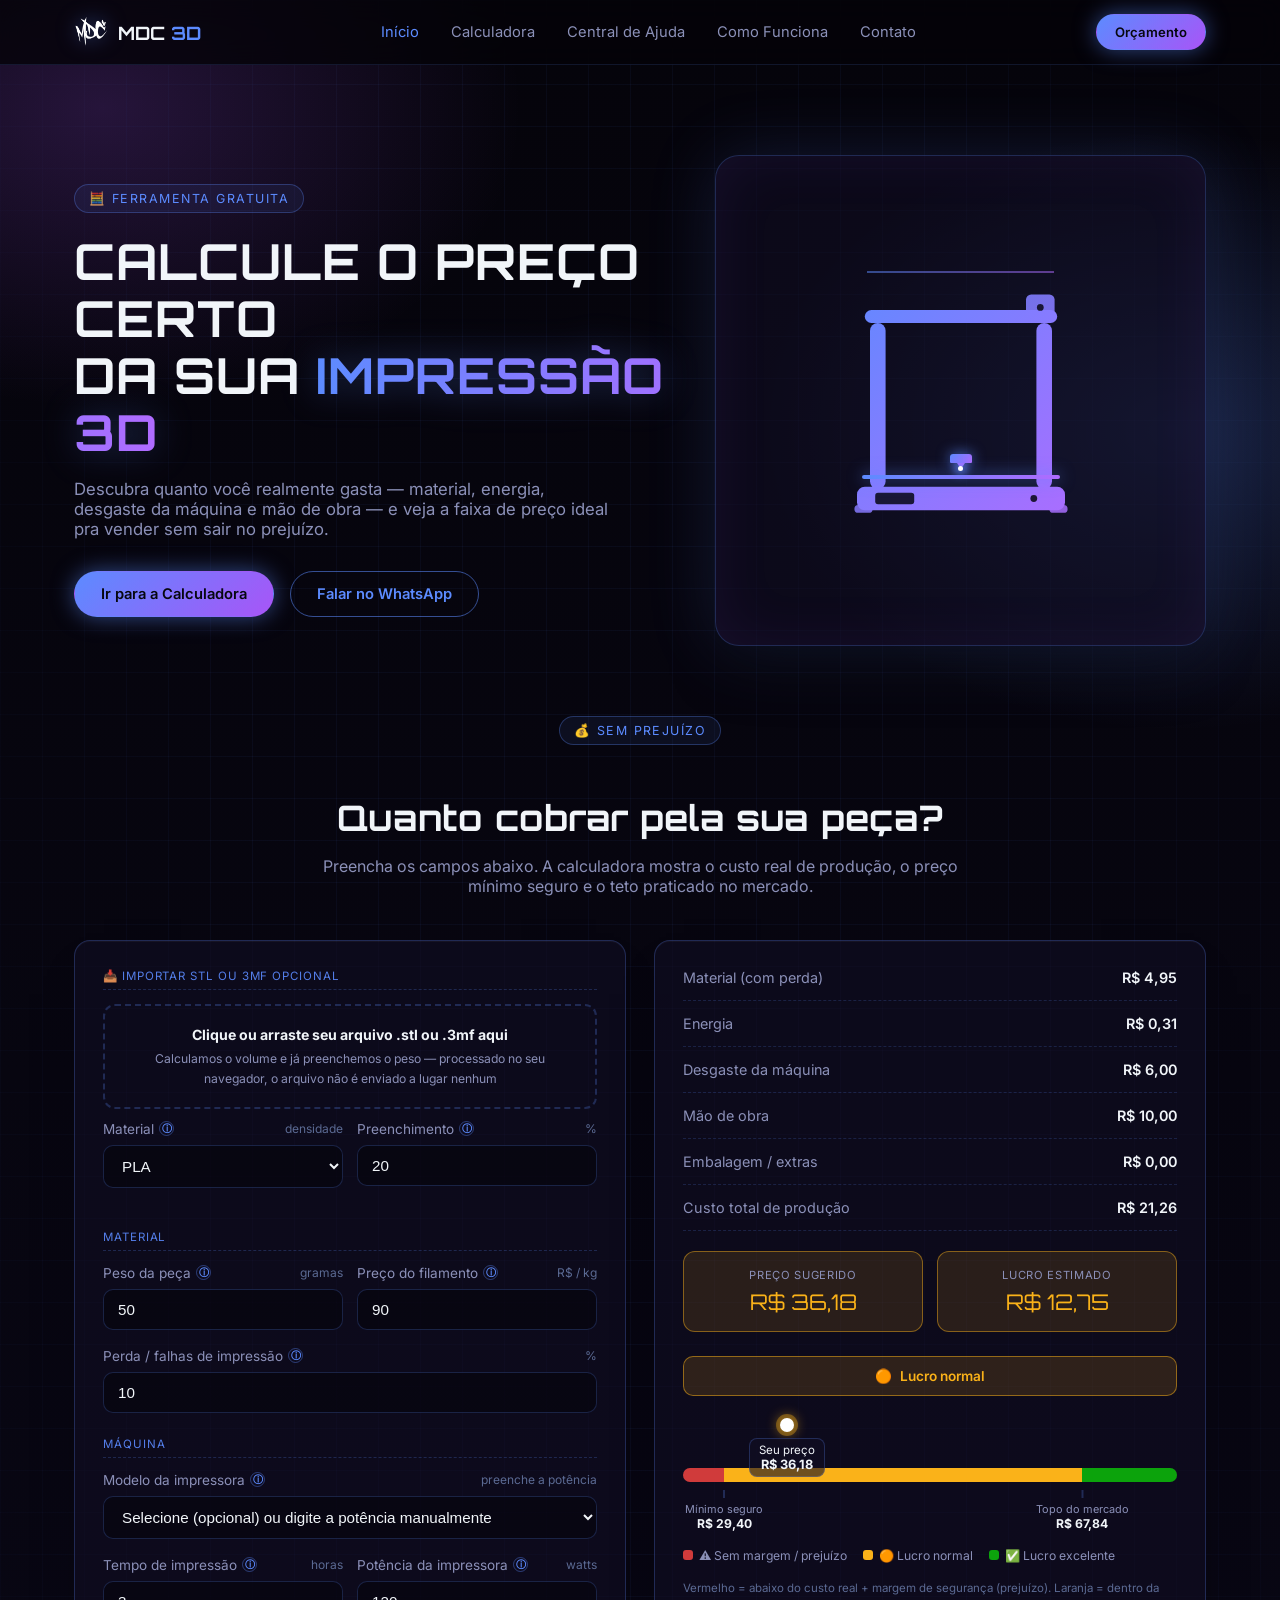
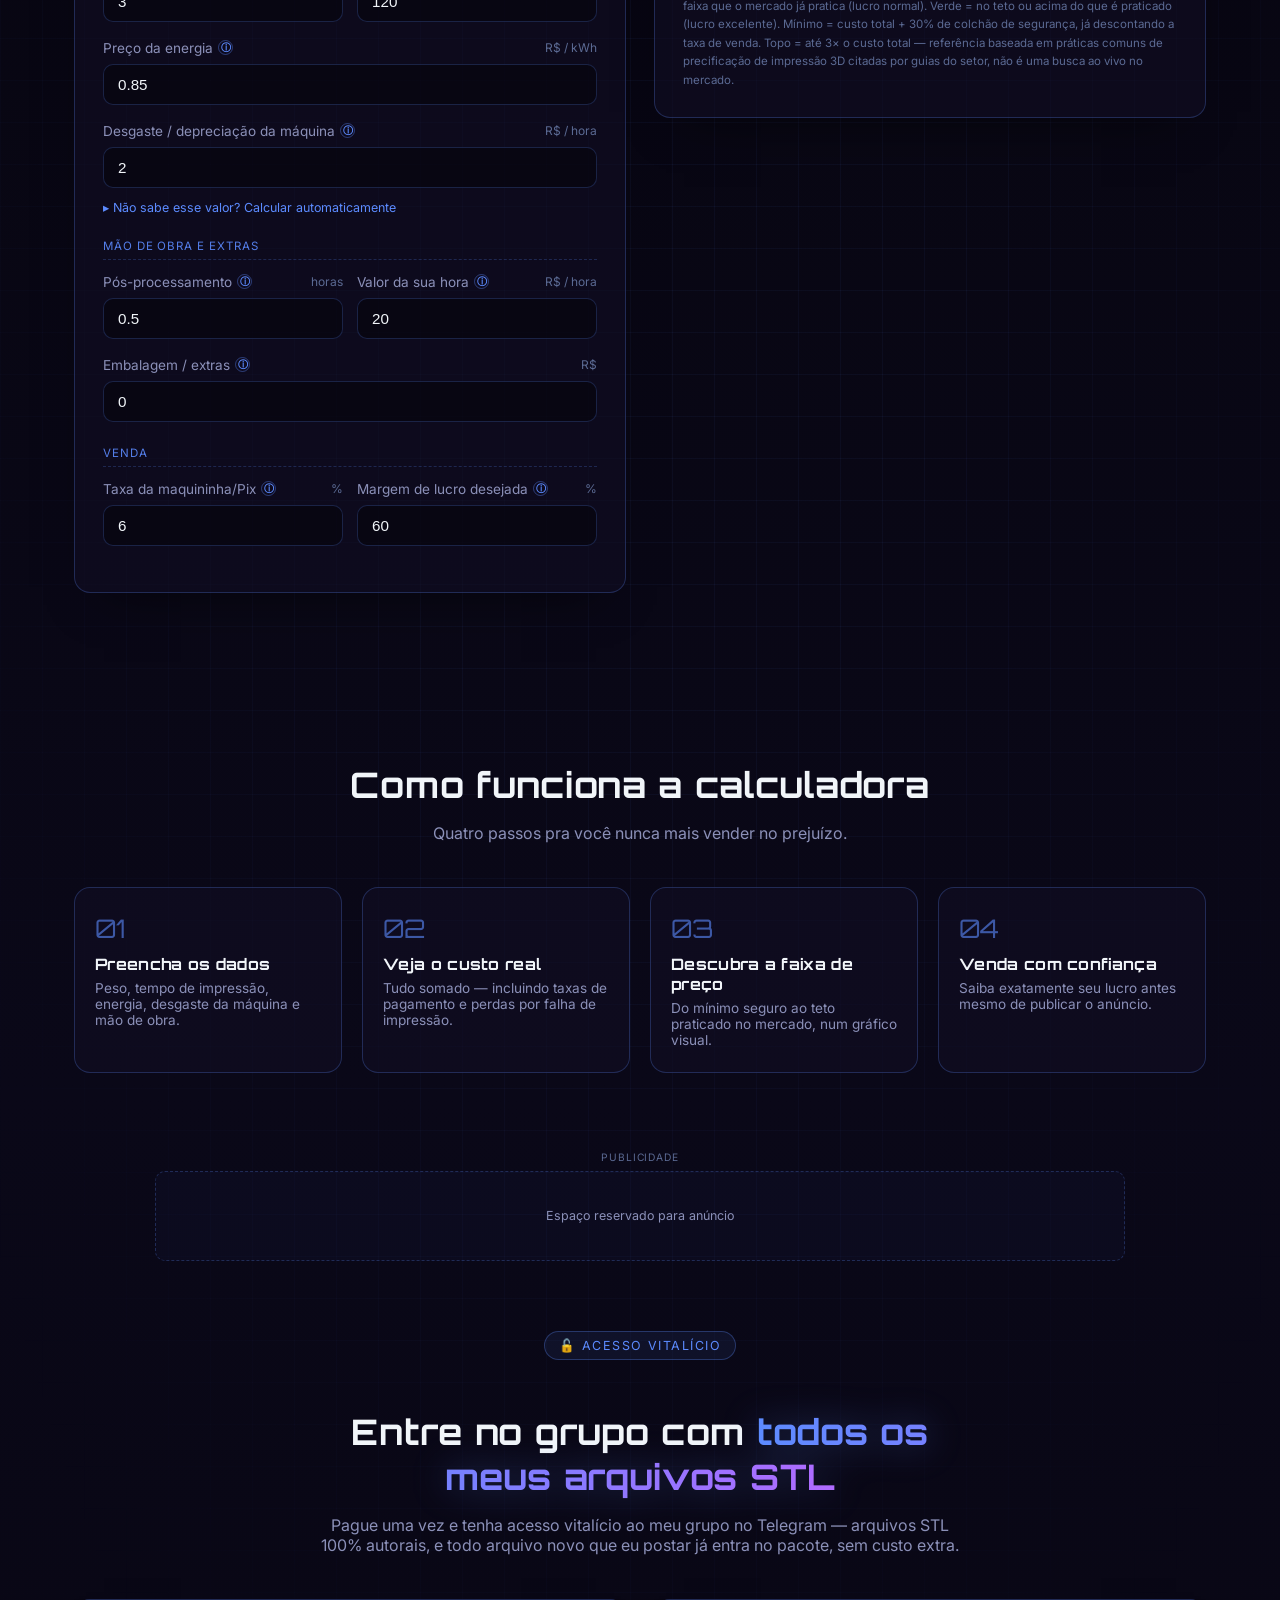
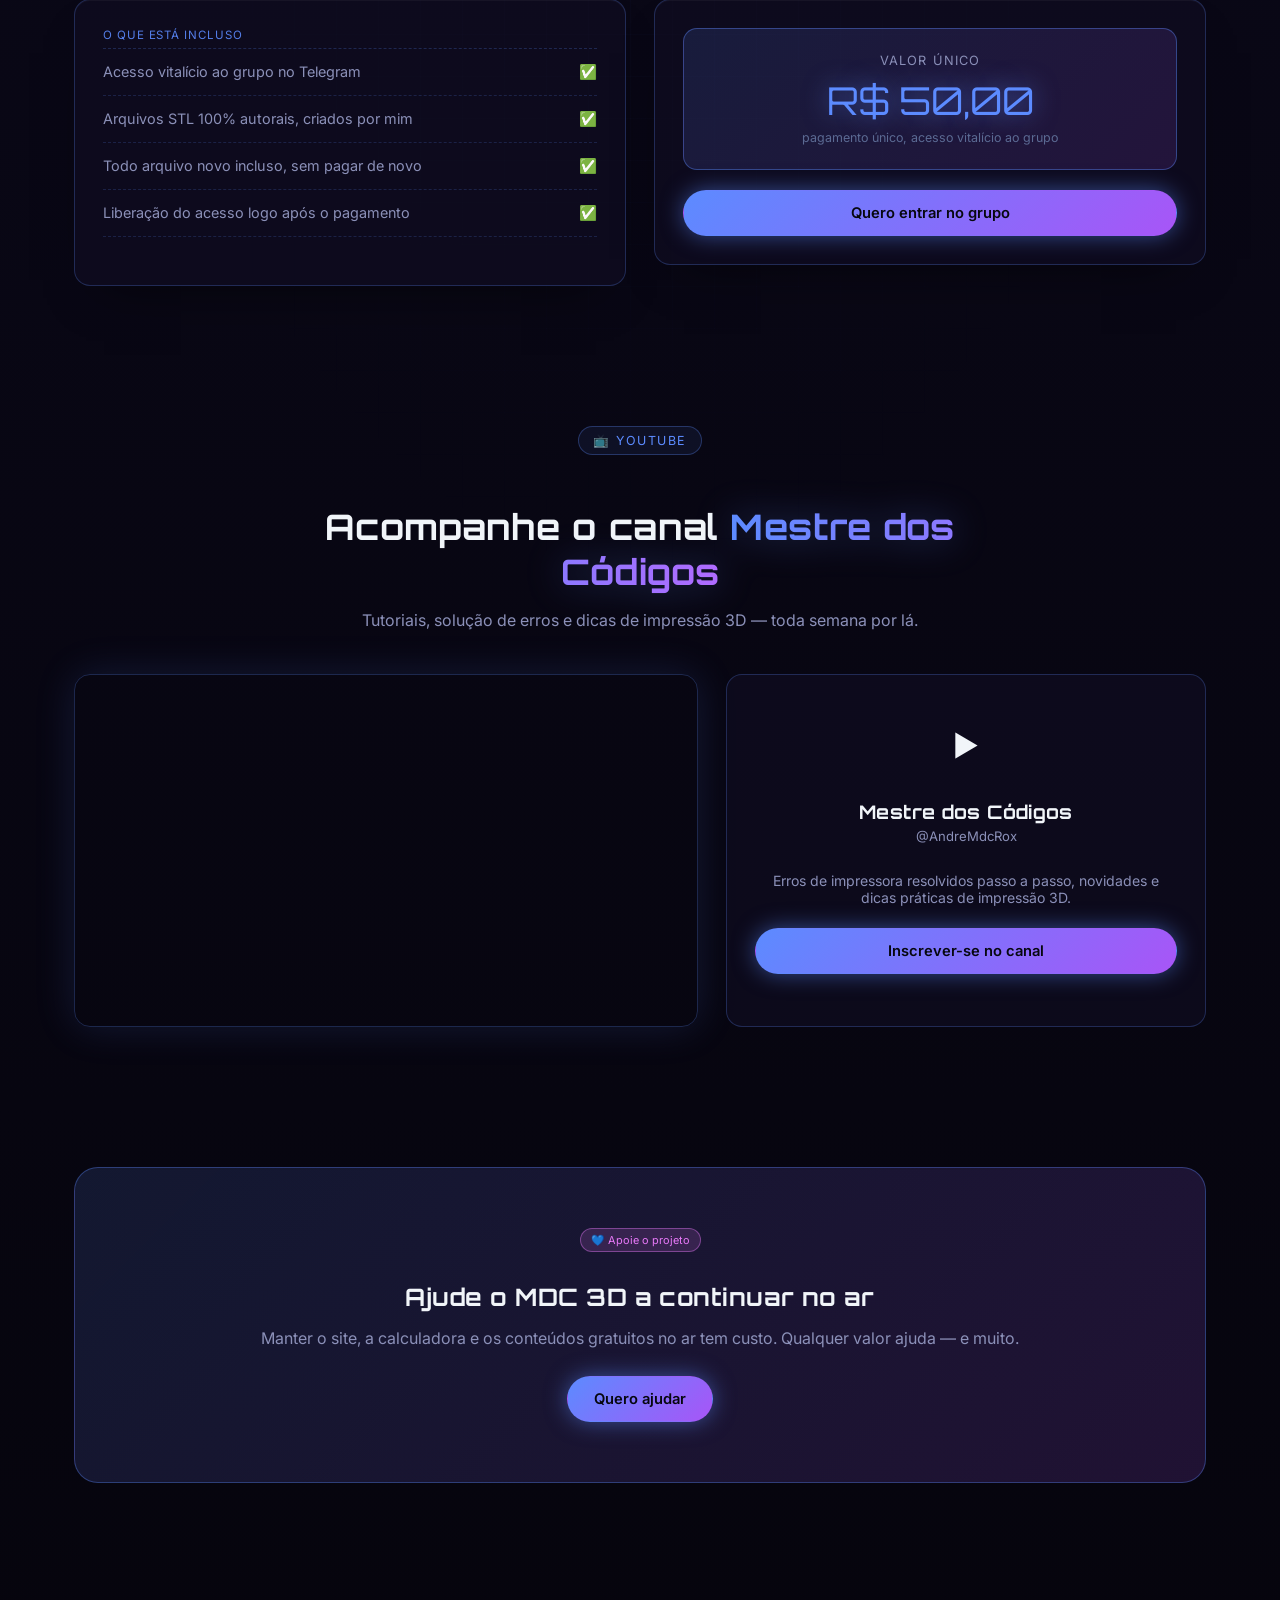
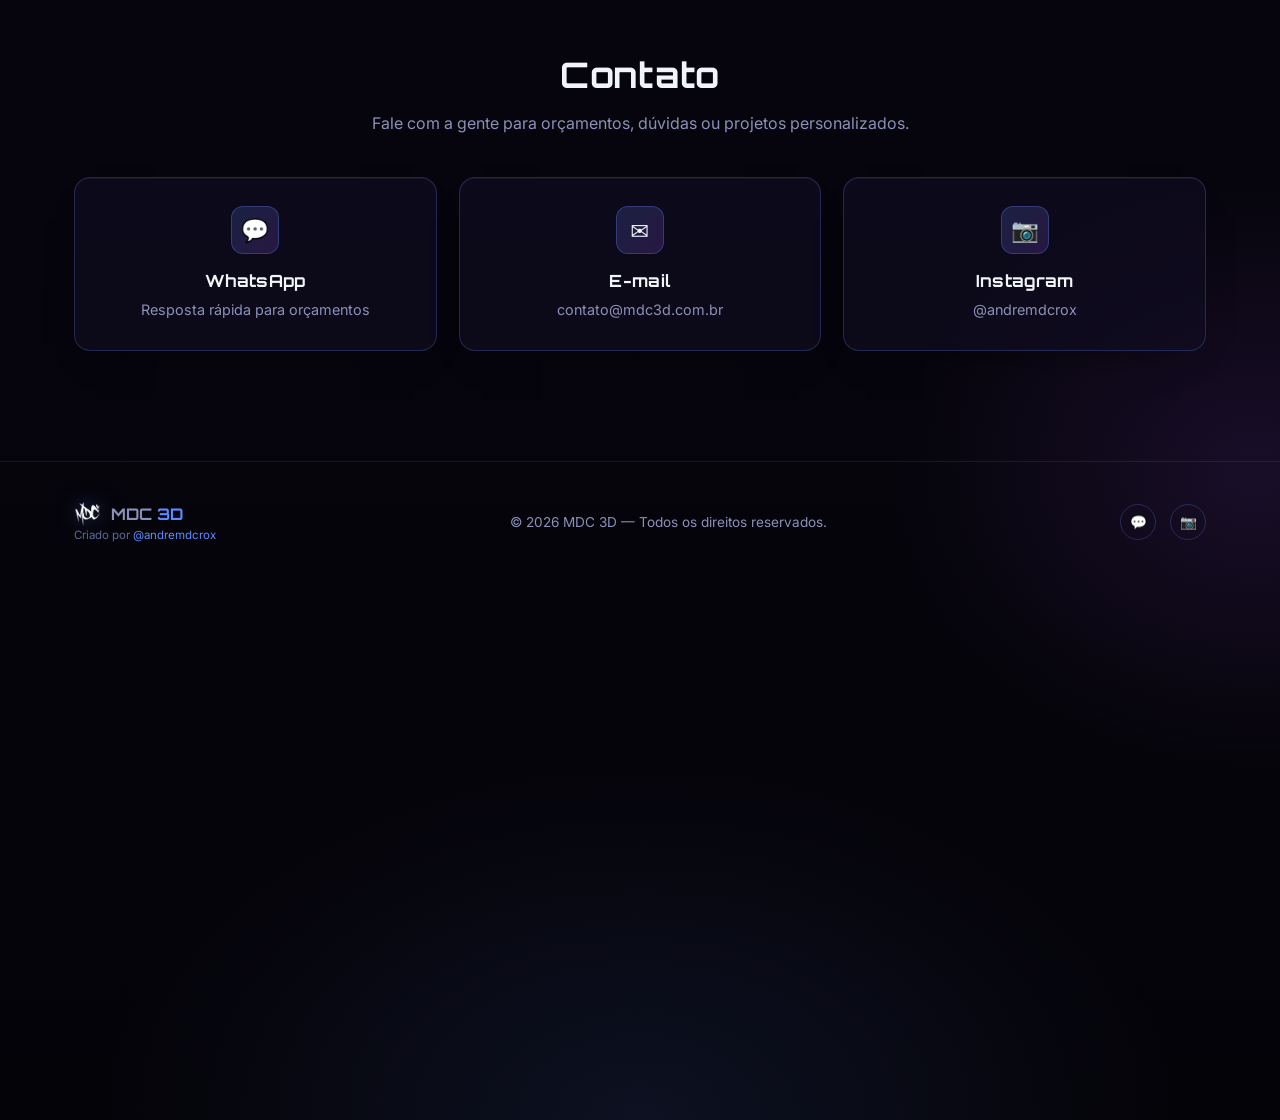
==== index.html @ d0baaa07 "Adiciona tooltips de ajuda em cada campo da calculadora" ====
﻿<!DOCTYPE html>
<html lang="pt-BR">
<head>
<meta charset="UTF-8">
<meta name="viewport" content="width=device-width, initial-scale=1.0">
<title>MDC 3D — Calculadora de Preço de Impressão 3D</title>
<meta name="description" content="Calculadora gratuita de preço de impressão 3D: descubra quanto gasta e qual a faixa de preço (mínimo seguro até o teto de mercado) pra vender sua peça sem prejuízo.">
<meta name="theme-color" content="#040308">
<meta property="og:type" content="website">
<meta property="og:site_name" content="MDC 3D">
<meta property="og:title" content="MDC 3D — Calculadora de Preço de Impressão 3D">
<meta property="og:description" content="Descubra quanto gasta e qual a faixa de preço ideal pra vender sua peça sem sair no prejuízo.">
<meta property="og:image" content="assets/og-image.png">
<meta property="og:image:width" content="1200">
<meta property="og:image:height" content="630">
<meta name="twitter:card" content="summary_large_image">
<meta name="twitter:title" content="MDC 3D — Calculadora de Preço de Impressão 3D">
<meta name="twitter:description" content="Descubra quanto gasta e qual a faixa de preço ideal pra vender sua peça sem sair no prejuízo.">
<meta name="twitter:image" content="assets/og-image.png">
<link rel="icon" type="image/png" href="assets/favicon.png">
<link rel="shortcut icon" href="favicon.ico">
<link rel="preconnect" href="https://fonts.googleapis.com">
<link href="https://fonts.googleapis.com/css2?family=Orbitron:wght@600;700;800&family=Inter:wght@400;500;600;700&display=swap" rel="stylesheet">
<link rel="stylesheet" href="css/style.css?v=3">
</head>
<body>

<header class="navbar">
  <div class="navbar-inner">
    <a href="index.html#home" class="brand"><img src="assets/logo-white.png" alt="MDC 3D"><span>MDC<span class="accent"> 3D</span></span></a>
    <nav class="nav-links">
      <a href="index.html#home" data-page="index.html" class="active">Início</a>
      <a href="index.html#calculadora">Calculadora</a>
      <a href="ajuda.html">Central de Ajuda</a>
      <a href="index.html#como-funciona">Como Funciona</a>
      <a href="index.html#contato">Contato</a>
    </nav>
    <a class="btn btn-primary btn-sm" href="https://wa.me/5547997833437" target="_blank" rel="noopener">Orçamento</a>
    <button class="nav-toggle" aria-label="Abrir menu">☰</button>
  </div>
</header>

<main class="container">

  <!-- HERO -->
  <section class="hero" id="home">
    <div>
      <span class="eyebrow">🧮 Ferramenta gratuita</span>
      <h1>CALCULE O PREÇO CERTO<br>DA SUA <span class="grad">IMPRESSÃO 3D</span></h1>
      <p class="lead">Descubra quanto você realmente gasta — material, energia, desgaste da máquina e mão de obra — e veja a faixa de preço ideal pra vender sem sair no prejuízo.</p>
      <div class="hero-actions">
        <a href="#calculadora" class="btn btn-primary">Ir para a Calculadora</a>
        <a href="https://wa.me/5547997833437" target="_blank" rel="noopener" class="btn btn-outline">Falar no WhatsApp</a>
      </div>
    </div>
    <div class="hero-visual">
      <div class="printer-scene">
        <svg class="printer-frame" viewBox="0 0 100 100" fill="none">
          <!-- pés -->
          <rect x="9" y="90" width="7" height="3" rx="1.5" fill="url(#fg)" opacity="0.85"/>
          <rect x="84" y="90" width="7" height="3" rx="1.5" fill="url(#fg)" opacity="0.85"/>
          <!-- chassi / base -->
          <rect x="10" y="83" width="80" height="9" rx="3" fill="url(#fg)"/>
          <rect x="17" y="85.3" width="15" height="4.4" rx="1.1" fill="#070613" opacity="0.85"/>
          <circle cx="78" cy="87.5" r="1.3" fill="#070613" opacity="0.85"/>
          <!-- colunas -->
          <rect x="15" y="20" width="6" height="64" rx="3" fill="url(#fg)"/>
          <rect x="79" y="20" width="6" height="64" rx="3" fill="url(#fg)"/>
          <!-- barra superior -->
          <rect x="13" y="15" width="74" height="5" rx="2.5" fill="url(#fg)"/>
          <!-- caixa do motor -->
          <rect x="75" y="9" width="11" height="10" rx="2" fill="url(#fg)" opacity="0.9"/>
          <circle cx="80.5" cy="14" r="1.3" fill="#070613" opacity="0.85"/>
          <defs>
            <linearGradient id="fg" gradientUnits="userSpaceOnUse" x1="0" y1="0" x2="100" y2="100">
              <stop offset="0" stop-color="#5c8bff"/>
              <stop offset="1" stop-color="#b06bff"/>
            </linearGradient>
          </defs>
        </svg>
        <div class="print-object">
          <div class="logo-fill"></div>
        </div>
        <div class="bed"></div>
        <div class="head-rail"></div>
        <div class="head-track">
          <div class="head-jitter"></div>
        </div>
      </div>
    </div>
  </section>

  <!-- CALCULADORA -->
  <section class="section" id="calculadora" style="padding-top:10px;">
    <div class="section-head">
      <span class="eyebrow">💰 Sem prejuízo</span>
      <h2>Quanto cobrar pela sua peça?</h2>
      <p>Preencha os campos abaixo. A calculadora mostra o custo real de produção, o preço mínimo seguro e o teto praticado no mercado.</p>
    </div>

    <div class="calc-wrap">
      <!-- FORM -->
      <div class="panel">

        <div class="field-group-title">📥 Importar STL ou 3MF <span class="hint">opcional</span></div>
        <div class="stl-dropzone" id="stlDropzone">
          <input type="file" id="stlFile" accept=".stl,.3mf" hidden>
          <div class="stl-dropzone-text">
            <strong id="stlDropzoneLabel">Clique ou arraste seu arquivo .stl ou .3mf aqui</strong>
            <span>Calculamos o volume e já preenchemos o peso — processado no seu navegador, o arquivo não é enviado a lugar nenhum</span>
          </div>
        </div>
        <div class="field-row" style="margin-top:12px;">
          <div class="field">
            <label><span class="label-main">Material <span class="field-help" tabindex="0" data-tooltip="Tipo de filamento usado na peça. Isso define a densidade usada pra calcular o peso a partir do volume do arquivo.">ⓘ</span></span> <span class="hint">densidade</span></label>
            <select id="stlMaterial">
              <option value="1.24">PLA</option>
              <option value="1.27">PETG</option>
              <option value="1.04">ABS</option>
              <option value="1.21">TPU</option>
            </select>
          </div>
          <div class="field">
            <label><span class="label-main">Preenchimento <span class="field-help" tabindex="0" data-tooltip="Percentual de preenchimento (infill) configurado no seu fatiador. Quanto maior, mais pesada e resistente a peça fica.">ⓘ</span></span> <span class="hint">%</span></label>
            <input type="number" id="stlInfill" value="20" min="0" max="100" step="5">
          </div>
        </div>
        <div class="stl-result" id="stlResult" style="display:none;">
          <div>Volume do modelo: <strong id="stlVolume">—</strong></div>
          <div>Dimensões: <strong id="stlDims">—</strong></div>
          <div>Peso estimado: <strong id="stlWeight">—</strong></div>
          <div class="stl-note">Estimativa aproximada (considera preenchimento + paredes). O peso real pode variar conforme as configurações do seu fatiador.</div>
        </div>

        <div class="field-group-title">Material</div>
        <div class="field-row">
          <div class="field">
            <label><span class="label-main">Peso da peça <span class="field-help" tabindex="0" data-tooltip="Peso da peça pronta, em gramas. Se não souber, use o 'Importar STL ou 3MF' acima pra calcular automaticamente a partir do arquivo.">ⓘ</span></span> <span class="hint">gramas</span></label>
            <input type="number" id="peso" value="50" min="0" step="1">
          </div>
          <div class="field">
            <label><span class="label-main">Preço do filamento <span class="field-help" tabindex="0" data-tooltip="Quanto você pagou no rolo, dividido pelo peso do rolo. Ex: rolo de R$90 com 1kg → digite 90.">ⓘ</span></span> <span class="hint">R$ / kg</span></label>
            <input type="number" id="filamento" value="90" min="0" step="1">
          </div>
        </div>
        <div class="field">
          <label><span class="label-main">Perda / falhas de impressão <span class="field-help" tabindex="0" data-tooltip="Margem pra cobrir peças que falham, suporte que vira lixo e sobras de purga. Recomendado entre 5% e 15%.">ⓘ</span></span> <span class="hint">%</span></label>
          <input type="number" id="perda" value="10" min="0" step="1">
        </div>

        <div class="field-group-title">Máquina</div>
        <div class="field">
          <label><span class="label-main">Modelo da impressora <span class="field-help" tabindex="0" data-tooltip="Selecione sua impressora pra preencher a potência automaticamente. Se não achar o seu modelo, deixe em branco e digite a potência manualmente abaixo.">ⓘ</span></span> <span class="hint">preenche a potência</span></label>
          <select id="printerPreset">
            <option value="">Selecione (opcional) ou digite a potência manualmente</option>
            <optgroup label="Bambu Lab — dados oficiais">
              <option value="80">Bambu Lab A1 mini — 80W</option>
              <option value="95">Bambu Lab A1 — 95W</option>
              <option value="110">Bambu Lab P1P — 110W</option>
              <option value="105">Bambu Lab P1S — 105W</option>
              <option value="105">Bambu Lab X1C — 105W</option>
              <option value="185">Bambu Lab X1E — 185W</option>
              <option value="145">Bambu Lab A2L — 145W</option>
            </optgroup>
            <optgroup label="Outras marcas — estimativa (fabricante não publica consumo médio)">
              <option value="110">Creality Ender 3 / similares (aberta) — ~110W</option>
              <option value="140">Creality K1 / K1C — ~140W</option>
              <option value="140">FlashForge Adventurer 5M / AD5X — ~140W</option>
              <option value="130">Anycubic Kobra 3 / Kobra X — ~130W</option>
              <option value="100">Prusa MK4 / MINI+ — ~100W</option>
            </optgroup>
          </select>
        </div>
        <div class="field-row">
          <div class="field">
            <label><span class="label-main">Tempo de impressão <span class="field-help" tabindex="0" data-tooltip="Tempo total que o fatiador (slicer) estimou pra essa peça. Fica indicado na tela antes de exportar o G-code.">ⓘ</span></span> <span class="hint">horas</span></label>
            <input type="number" id="tempo" value="3" min="0" step="0.1">
          </div>
          <div class="field">
            <label><span class="label-main">Potência da impressora <span class="field-help" tabindex="0" data-tooltip="Consumo médio durante a impressão — não é a potência máxima da fonte. Use o campo 'Modelo da impressora' acima pra preencher sozinho.">ⓘ</span></span> <span class="hint">watts</span></label>
            <input type="number" id="potencia" value="120" min="0" step="1">
          </div>
        </div>
        <div class="field">
          <label><span class="label-main">Preço da energia <span class="field-help" tabindex="0" data-tooltip="Valor do kWh na sua conta de luz. Olhe sua última fatura — no Brasil costuma ficar entre R$0,70 e R$1,00.">ⓘ</span></span> <span class="hint">R$ / kWh</span></label>
          <input type="number" id="kwh" value="0.85" min="0" step="0.01">
        </div>
        <div class="field">
          <label><span class="label-main">Desgaste / depreciação da máquina <span class="field-help" tabindex="0" data-tooltip="Quanto da impressora 'se gasta' a cada hora de uso (ela não dura pra sempre). Não sabe o valor? Use o cálculo automático logo abaixo.">ⓘ</span></span> <span class="hint">R$ / hora</span></label>
          <input type="number" id="desgaste" value="2" min="0" step="0.1">
        </div>
        <details class="subcalc">
          <summary>Não sabe esse valor? Calcular automaticamente</summary>
          <div class="subcalc-body">
            <div class="field">
              <label>Valor da impressora <span class="hint">R$</span></label>
              <input type="number" id="valorImpressora" value="2000" min="0" step="10">
            </div>
            <div class="field">
              <label>Vida útil estimada <span class="hint">horas</span></label>
              <input type="number" id="vidaUtil" value="4000" min="1" step="100">
            </div>
            <button type="button" class="btn btn-outline btn-sm" id="aplicarDesgaste">Aplicar</button>
          </div>
        </details>

        <div class="field-group-title">Mão de obra e extras</div>
        <div class="field-row">
          <div class="field">
            <label><span class="label-main">Pós-processamento <span class="field-help" tabindex="0" data-tooltip="Tempo que você gasta lixando, pintando, removendo suportes ou montando a peça depois de impressa.">ⓘ</span></span> <span class="hint">horas</span></label>
            <input type="number" id="tempoPos" value="0.5" min="0" step="0.1">
          </div>
          <div class="field">
            <label><span class="label-main">Valor da sua hora <span class="field-help" tabindex="0" data-tooltip="Quanto vale uma hora do seu trabalho. Pode ser o que você ganharia numa hora de trabalho normal, ou um valor mínimo que ache justo.">ⓘ</span></span> <span class="hint">R$ / hora</span></label>
            <input type="number" id="valorHora" value="20" min="0" step="1">
          </div>
        </div>
        <div class="field">
          <label><span class="label-main">Embalagem / extras <span class="field-help" tabindex="0" data-tooltip="Caixa, plástico bolha, etiqueta ou qualquer outro custo extra além do material pra entregar a peça.">ⓘ</span></span> <span class="hint">R$</span></label>
          <input type="number" id="embalagem" value="0" min="0" step="1">
        </div>

        <div class="field-group-title">Venda</div>
        <div class="field-row">
          <div class="field">
            <label><span class="label-main">Taxa da maquininha/Pix <span class="field-help" tabindex="0" data-tooltip="Percentual que o Mercado Pago, cartão ou outra maquininha desconta da venda. Pix direto na chave costuma ser 0%.">ⓘ</span></span> <span class="hint">%</span></label>
            <input type="number" id="taxa" value="6" min="0" step="1">
          </div>
          <div class="field">
            <label><span class="label-main">Margem de lucro desejada <span class="field-help" tabindex="0" data-tooltip="Quanto você quer ganhar em cima do custo. Ex: 100% significa dobrar o custo total pra chegar no preço de venda.">ⓘ</span></span> <span class="hint">%</span></label>
            <input type="number" id="margem" value="60" min="0" step="5">
          </div>
        </div>
      </div>

      <!-- RESULTADO -->
      <div class="panel">
        <div class="result-list">
          <div class="result-row"><span>Material (com perda)</span><span class="val" id="r-material">R$ 0,00</span></div>
          <div class="result-row"><span>Energia</span><span class="val" id="r-energia">R$ 0,00</span></div>
          <div class="result-row"><span>Desgaste da máquina</span><span class="val" id="r-desgaste">R$ 0,00</span></div>
          <div class="result-row"><span>Mão de obra</span><span class="val" id="r-maoobra">R$ 0,00</span></div>
          <div class="result-row"><span>Embalagem / extras</span><span class="val" id="r-embalagem">R$ 0,00</span></div>
          <div class="result-row"><span>Custo total de produção</span><span class="val" id="r-total">R$ 0,00</span></div>
        </div>

        <div class="result-highlights">
          <div class="highlight-box" id="box-preco">
            <div class="hl-label">Preço sugerido</div>
            <div class="hl-value" id="r-final">R$ 0,00</div>
          </div>
          <div class="highlight-box profit" id="box-lucro">
            <div class="hl-label">Lucro estimado</div>
            <div class="hl-value" id="r-lucro">R$ 0,00</div>
          </div>
        </div>

        <div class="status-banner" id="status-banner">
          <span id="status-icon">✅</span> <span id="status-text">Lucro excelente</span>
        </div>

        <div class="price-chart">
          <div class="chart-marker" id="chart-marker" style="left:50%">
            <div class="dot"></div>
            <div class="lbl">Seu preço<br><strong id="chart-marker-val">R$ 0,00</strong></div>
          </div>
          <div class="chart-track">
            <div class="chart-zone risk" id="zone-risk"></div>
            <div class="chart-zone safe" id="zone-safe"></div>
            <div class="chart-zone high" id="zone-high"></div>
          </div>
          <div class="chart-ticks">
            <div class="chart-tick" id="tick-min" style="left:0%"><div class="tick-line"></div>Mínimo seguro<strong id="tick-min-val">R$ 0,00</strong></div>
            <div class="chart-tick" id="tick-max" style="left:100%"><div class="tick-line"></div>Topo do mercado<strong id="tick-max-val">R$ 0,00</strong></div>
          </div>
          <div class="chart-legend">
            <span><i class="risk"></i>⚠️ Sem margem / prejuízo</span>
            <span><i class="safe"></i>🟠 Lucro normal</span>
            <span><i class="high"></i>✅ Lucro excelente</span>
          </div>
          <div class="chart-note">
            Vermelho = abaixo do custo real + margem de segurança (prejuízo). Laranja = dentro da faixa que o mercado já pratica (lucro normal). Verde = no teto ou acima do que é praticado (lucro excelente). Mínimo = custo total + 30% de colchão de segurança, já descontando a taxa de venda. Topo = até 3× o custo total — referência baseada em práticas comuns de precificação de impressão 3D citadas por guias do setor, não é uma busca ao vivo no mercado.
          </div>
        </div>
      </div>
    </div>
  </section>

  <!-- COMO FUNCIONA -->
  <section class="section" id="como-funciona">
    <div class="section-head">
      <h2>Como funciona a calculadora</h2>
      <p>Quatro passos pra você nunca mais vender no prejuízo.</p>
    </div>
    <div class="steps">
      <div class="step">
        <div class="num">01</div>
        <h3>Preencha os dados</h3>
        <p>Peso, tempo de impressão, energia, desgaste da máquina e mão de obra.</p>
      </div>
      <div class="step">
        <div class="num">02</div>
        <h3>Veja o custo real</h3>
        <p>Tudo somado — incluindo taxas de pagamento e perdas por falha de impressão.</p>
      </div>
      <div class="step">
        <div class="num">03</div>
        <h3>Descubra a faixa de preço</h3>
        <p>Do mínimo seguro ao teto praticado no mercado, num gráfico visual.</p>
      </div>
      <div class="step">
        <div class="num">04</div>
        <h3>Venda com confiança</h3>
        <p>Saiba exatamente seu lucro antes mesmo de publicar o anúncio.</p>
      </div>
    </div>
  </section>

  <!--
    ESPAÇO DE ANÚNCIO (Google AdSense ou outra rede)
    Quando tiver a conta aprovada:
    1. Cole o script de carregamento do AdSense uma vez no <head> de cada página:
       <script async src="https://pagead2.googlesyndication.com/pagead/js/adsbygoogle.js?client=ca-pub-SEUCODIGO" crossorigin="anonymous"></script>
    2. Troque o conteúdo da div .ad-slot-placeholder abaixo pelo bloco <ins class="adsbygoogle">...</ins> que o AdSense te der.
  -->
  <section class="section" style="padding-top:0; padding-bottom:0;">
    <div class="ad-slot" id="ad-slot-home-1">
      <span class="ad-slot-label">Publicidade</span>
      <div class="ad-slot-placeholder">Espaço reservado para anúncio</div>
    </div>
  </section>

  <!-- GRUPO DE STL (TELEGRAM) -->
  <section class="section">
    <div class="section-head">
      <span class="eyebrow">🔓 Acesso vitalício</span>
      <h2>Entre no grupo com <span class="grad">todos os meus arquivos STL</span></h2>
      <p>Pague uma vez e tenha acesso vitalício ao meu grupo no Telegram — arquivos STL 100% autorais, e todo arquivo novo que eu postar já entra no pacote, sem custo extra.</p>
    </div>
    <div class="calc-wrap">
      <div class="panel">
        <div class="field-group-title">O que está incluso</div>
        <div class="result-list">
          <div class="result-row"><span>Acesso vitalício ao grupo no Telegram</span><span class="val">✅</span></div>
          <div class="result-row"><span>Arquivos STL 100% autorais, criados por mim</span><span class="val">✅</span></div>
          <div class="result-row"><span>Todo arquivo novo incluso, sem pagar de novo</span><span class="val">✅</span></div>
          <div class="result-row"><span>Liberação do acesso logo após o pagamento</span><span class="val">✅</span></div>
        </div>
      </div>
      <div class="panel" style="display:flex; flex-direction:column; justify-content:center;">
        <div class="result-final">
          <div class="label">Valor único</div>
          <div class="price">R$ 50,00</div>
          <div class="sub">pagamento único, acesso vitalício ao grupo</div>
        </div>
        <a href="https://wa.me/5547997833437?text=Ol%C3%A1!%20Quero%20ter%20acesso%20ao%20grupo%20de%20arquivos%20STL%20%28R%2450%2C%20acesso%20vital%C3%ADcio%29." target="_blank" rel="noopener" class="btn btn-primary btn-block" style="margin-top:20px;">Quero entrar no grupo</a>
      </div>
    </div>
  </section>

  <!-- YOUTUBE -->
  <section class="section">
    <div class="section-head">
      <span class="eyebrow">📺 YouTube</span>
      <h2>Acompanhe o canal <span class="grad">Mestre dos Códigos</span></h2>
      <p>Tutoriais, solução de erros e dicas de impressão 3D — toda semana por lá.</p>
    </div>
    <div class="youtube-wrap">
      <div class="youtube-embed">
        <iframe src="https://www.youtube.com/embed/Ve6p8yI0_Eg" title="Como Resolver Erro 105 e Erro 113 na Flashforge AD5X — Mestre dos Códigos" allow="accelerometer; autoplay; clipboard-write; encrypted-media; gyroscope; picture-in-picture; web-share" allowfullscreen loading="lazy"></iframe>
      </div>
      <div class="youtube-cta">
        <div class="icon-box">▶️</div>
        <h3>Mestre dos Códigos</h3>
        <div class="yt-handle">@AndreMdcRox</div>
        <p>Erros de impressora resolvidos passo a passo, novidades e dicas práticas de impressão 3D.</p>
        <a href="https://www.youtube.com/@AndreMdcRox?sub_confirmation=1" target="_blank" rel="noopener" class="btn btn-primary">Inscrever-se no canal</a>
      </div>
    </div>
  </section>

  <!-- DOAÇÃO -->
  <section class="section">
    <div class="cta-banner">
      <span class="badge-soon">💙 Apoie o projeto</span>
      <h2>Ajude o MDC 3D a continuar no ar</h2>
      <p>Manter o site, a calculadora e os conteúdos gratuitos no ar tem custo. Qualquer valor ajuda — e muito.</p>
      <a href="https://wa.me/5547997833437?text=Ol%C3%A1!%20Gostaria%20de%20fazer%20uma%20doa%C3%A7%C3%A3o%20para%20ajudar%20o%20site%20MDC%203D%20a%20se%20manter%20online%20%F0%9F%92%99" target="_blank" rel="noopener" class="btn btn-primary">Quero ajudar</a>
    </div>
  </section>

  <!-- CONTATO -->
  <section class="section" id="contato">
    <div class="section-head">
      <h2>Contato</h2>
      <p>Fale com a gente para orçamentos, dúvidas ou projetos personalizados.</p>
    </div>
    <div class="grid-3">
      <a href="https://wa.me/5547997833437" target="_blank" rel="noopener" class="card" style="text-align:center;">
        <div class="icon-box" style="margin:0 auto 16px;">💬</div>
        <h3>WhatsApp</h3>
        <p>Resposta rápida para orçamentos</p>
      </a>
      <a href="mailto:contato@mdc3d.com.br" class="card" style="text-align:center;">
        <div class="icon-box" style="margin:0 auto 16px;">✉️</div>
        <h3>E-mail</h3>
        <p>contato@mdc3d.com.br</p>
      </a>
      <a href="https://instagram.com/andremdcrox" target="_blank" rel="noopener" class="card" style="text-align:center;">
        <div class="icon-box" style="margin:0 auto 16px;">📷</div>
        <h3>Instagram</h3>
        <p>@andremdcrox</p>
      </a>
    </div>
  </section>

</main>

<footer>
  <div class="container footer-inner">
    <div class="footer-col">
      <a href="index.html#home" class="brand"><img src="assets/logo-white.png" alt="MDC 3D" style="height:24px;"><span>MDC<span class="accent"> 3D</span></span></a>
      <span class="footer-credit">Criado por <a href="https://instagram.com/andremdcrox" target="_blank" rel="noopener">@andremdcrox</a></span>
    </div>
    <span>&copy; 2026 MDC 3D — Todos os direitos reservados.</span>
    <div class="footer-social">
      <a href="https://wa.me/5547997833437" target="_blank" rel="noopener">💬</a>
      <a href="https://instagram.com/andremdcrox" target="_blank" rel="noopener">📷</a>
    </div>
  </div>
</footer>

<script src="js/stl-parser.js?v=3"></script>
<script src="js/calculadora.js?v=3"></script>
<script src="js/main.js?v=3"></script>
</body>
</html>
---- css/style.css ----
/* ===== MDC 3D — tema dark neon (preto / roxo / azul) ===== */
:root {
  --bg: #040308;
  --bg-soft: #0b0a1a;
  --panel: rgba(18, 14, 36, 0.6);
  --panel-border: rgba(92, 139, 255, 0.25);
  --blue: #3b6dfd;
  --blue-strong: #5c8bff;
  --purple: #a855f7;
  --purple-strong: #b06bff;
  --magenta: #e879f9;
  --text: #f1f5f9;
  --muted: #8b90b8;
  --radius: 16px;
}

* { box-sizing: border-box; }

html { scroll-behavior: smooth; }

/* ---- Scrollbar, seleção e foco ---- */
::selection { background: rgba(92, 139, 255, 0.35); color: #fff; }

::-webkit-scrollbar { width: 11px; height: 11px; }
::-webkit-scrollbar-track { background: #05040c; }
::-webkit-scrollbar-thumb {
  background: linear-gradient(180deg, var(--blue-strong), var(--purple-strong));
  border-radius: 999px;
  border: 2px solid #05040c;
}
::-webkit-scrollbar-thumb:hover { background: linear-gradient(180deg, #7aa0ff, #c88bff); }
html { scrollbar-color: var(--blue-strong) #05040c; scrollbar-width: thin; }

:focus-visible {
  outline: 2px solid var(--blue-strong);
  outline-offset: 2px;
  border-radius: 4px;
}

/* ---- Barra de progresso de leitura ---- */
.scroll-progress {
  position: fixed;
  top: 0; left: 0;
  height: 3px;
  width: 0%;
  background: linear-gradient(90deg, var(--blue-strong), var(--purple-strong));
  box-shadow: 0 0 10px rgba(92, 139, 255, 0.8);
  z-index: 999;
  transition: width 0.1s ease-out;
}

/* ---- Entrada suave da página ---- */
body { animation: pageFadeIn 0.6s ease both; }
@keyframes pageFadeIn {
  from { opacity: 0; transform: translateY(8px); }
  to   { opacity: 1; transform: translateY(0); }
}

body {
  margin: 0;
  background: var(--bg);
  color: var(--text);
  font-family: 'Inter', system-ui, sans-serif;
  min-height: 100vh;
  position: relative;
  overflow-x: hidden;
  -webkit-font-smoothing: antialiased;
}

body::before {
  content: "";
  position: fixed;
  inset: -10%;
  z-index: -2;
  background:
    radial-gradient(ellipse 700px 500px at 15% 10%, rgba(168, 85, 247, 0.20), transparent 60%),
    radial-gradient(ellipse 700px 500px at 85% 15%, rgba(92, 139, 255, 0.22), transparent 60%),
    radial-gradient(ellipse 900px 600px at 50% 100%, rgba(92, 139, 255, 0.10), transparent 60%),
    radial-gradient(ellipse 600px 500px at 90% 90%, rgba(168, 85, 247, 0.12), transparent 60%),
    linear-gradient(180deg, #040308 0%, #0a0818 50%, #040308 100%);
  animation: bgDrift 24s ease-in-out infinite alternate;
}

@keyframes bgDrift {
  0%   { transform: scale(1) translate(0, 0); }
  50%  { transform: scale(1.06) translate(-1.5%, 1%); }
  100% { transform: scale(1) translate(1%, -1%); }
}

body::after {
  content: "";
  position: fixed;
  inset: 0;
  z-index: -1;
  background-image:
    linear-gradient(rgba(92, 139, 255, 0.05) 1px, transparent 1px),
    linear-gradient(90deg, rgba(92, 139, 255, 0.05) 1px, transparent 1px);
  background-size: 42px 42px;
  mask-image: radial-gradient(ellipse 80% 60% at 50% 20%, black 40%, transparent 85%);
}

/* ---- Partículas flutuantes ---- */
.particles-field {
  position: fixed;
  inset: 0;
  z-index: -1;
  overflow: hidden;
  pointer-events: none;
}
.particle {
  position: absolute;
  bottom: -12px;
  width: var(--size, 4px);
  height: var(--size, 4px);
  border-radius: 50%;
  background: radial-gradient(circle, rgba(150, 170, 255, 0.95), rgba(150, 170, 255, 0));
  box-shadow: 0 0 8px 2px rgba(92, 139, 255, 0.55);
  opacity: 0;
  animation: floatUp var(--dur, 14s) linear infinite;
  animation-delay: var(--delay, 0s);
}
.particle.purple {
  background: radial-gradient(circle, rgba(196, 150, 255, 0.95), rgba(196, 150, 255, 0));
  box-shadow: 0 0 8px 2px rgba(168, 85, 247, 0.55);
}
@keyframes floatUp {
  0%   { transform: translate(0, 0); opacity: 0; }
  12%  { opacity: 0.85; }
  88%  { opacity: 0.5; }
  100% { transform: translate(var(--drift, 20px), -108vh); opacity: 0; }
}

a { color: inherit; text-decoration: none; }

h1, h2, h3, .font-display {
  font-family: 'Orbitron', 'Inter', sans-serif;
  letter-spacing: 0.02em;
}

.grad {
  background: linear-gradient(90deg, var(--blue-strong), var(--purple-strong));
  -webkit-background-clip: text;
  background-clip: text;
  color: transparent;
  filter: drop-shadow(0 0 18px rgba(92, 139, 255, 0.35));
}

.container {
  width: 100%;
  max-width: 1180px;
  margin: 0 auto;
  padding: 0 24px;
}

/* ---- Navbar ---- */
.navbar {
  position: sticky;
  top: 0;
  z-index: 50;
  background: rgba(4, 3, 8, 0.78);
  backdrop-filter: blur(14px);
  border-bottom: 1px solid rgba(92, 139, 255, 0.14);
}

.navbar-inner {
  display: flex;
  align-items: center;
  justify-content: space-between;
  padding: 14px 24px;
  max-width: 1180px;
  margin: 0 auto;
}

.brand {
  display: flex;
  align-items: center;
  gap: 10px;
  font-family: 'Orbitron', sans-serif;
  font-weight: 700;
  font-size: 1.15rem;
}

.brand img { height: 30px; width: auto; display: block; filter: drop-shadow(0 0 10px rgba(92, 139, 255, 0.5)); }
.brand span.accent { color: var(--blue-strong); }

.nav-links {
  display: flex;
  gap: 28px;
  align-items: center;
  font-size: 0.92rem;
  color: var(--muted);
}

.nav-links a { transition: color .2s ease; padding: 6px 2px; }
.nav-links a:hover, .nav-links a.active { color: var(--blue-strong); }

.nav-toggle {
  display: none;
  background: none;
  border: 1px solid var(--panel-border);
  border-radius: 8px;
  color: var(--text);
  padding: 8px 10px;
  cursor: pointer;
}

/* ---- Buttons ---- */
.btn {
  display: inline-flex;
  align-items: center;
  justify-content: center;
  gap: 8px;
  padding: 13px 26px;
  border-radius: 999px;
  font-weight: 600;
  font-size: 0.92rem;
  cursor: pointer;
  border: 1px solid transparent;
  transition: transform .15s ease, box-shadow .2s ease, opacity .2s ease;
  white-space: nowrap;
  position: relative;
  overflow: hidden;
}
.btn:hover { transform: translateY(-2px); }

.btn-primary {
  background: linear-gradient(135deg, var(--blue-strong), var(--purple));
  color: #06070f;
  box-shadow: 0 0 22px rgba(92, 139, 255, 0.5);
}
.btn-primary:hover { box-shadow: 0 0 34px rgba(92, 139, 255, 0.7); }
.btn-primary::after {
  content: "";
  position: absolute; top: 0; left: -60%;
  width: 40%; height: 100%;
  background: linear-gradient(120deg, transparent, rgba(255,255,255,0.5), transparent);
  transform: skewX(-20deg);
  transition: left .6s ease;
}
.btn-primary:hover::after { left: 130%; }

.btn-outline {
  background: transparent;
  color: var(--blue-strong);
  border-color: rgba(92, 139, 255, 0.55);
}
.btn-outline:hover { background: rgba(92, 139, 255, 0.08); }

.btn-ghost {
  background: rgba(168, 85, 247, 0.12);
  color: #e9d5ff;
  border-color: rgba(168, 85, 247, 0.4);
}

.btn-block { width: 100%; }
.btn-sm { padding: 9px 18px; font-size: 0.82rem; }

/* ---- Hero ---- */
.hero {
  padding: 90px 0 60px;
  display: grid;
  grid-template-columns: 1.1fr 0.9fr;
  gap: 40px;
  align-items: center;
}

.eyebrow {
  display: inline-flex;
  align-items: center;
  gap: 8px;
  font-size: 0.78rem;
  letter-spacing: 0.12em;
  text-transform: uppercase;
  color: var(--blue-strong);
  background: rgba(92, 139, 255, 0.08);
  border: 1px solid rgba(92, 139, 255, 0.3);
  padding: 6px 14px;
  border-radius: 999px;
  margin-bottom: 20px;
}

.hero h1 {
  font-size: clamp(2rem, 4.2vw, 3.1rem);
  line-height: 1.15;
  margin: 0 0 18px;
}

.hero p.lead {
  color: var(--muted);
  font-size: 1.05rem;
  max-width: 540px;
  margin-bottom: 32px;
}

.hero-actions { display: flex; gap: 16px; flex-wrap: wrap; }

.hero-visual {
  position: relative;
  aspect-ratio: 1 / 1;
  border-radius: 24px;
  background: var(--panel);
  border: 1px solid var(--panel-border);
  display: flex;
  align-items: center;
  justify-content: center;
  box-shadow: 0 0 70px rgba(92, 139, 255, 0.16), inset 0 0 60px rgba(168, 85, 247, 0.08), 0 30px 60px -20px rgba(0,0,0,0.6);
  overflow: hidden;
}

/* ---- Cena da impressora 3D imprimindo ---- */
.printer-scene {
  position: relative;
  width: 68%;
  aspect-ratio: 1 / 1;
  max-width: 260px;
}

.printer-frame {
  position: absolute;
  inset: 0;
  width: 100%;
  height: 100%;
}

.printer-scene .bed {
  position: absolute;
  left: 12%; right: 12%; bottom: 20%;
  height: 4px;
  border-radius: 2px;
  background: linear-gradient(90deg, var(--blue-strong), var(--purple-strong));
  box-shadow: 0 0 16px rgba(92, 139, 255, 0.8);
  z-index: 1;
}

.head-rail {
  position: absolute;
  left: 14%; right: 14%;
  height: 2px;
  background: linear-gradient(90deg, var(--blue-strong), var(--purple-strong));
  opacity: 0.5;
  animation: headRise 4s steps(9, end) infinite;
  z-index: 2;
}

.print-object {
  position: absolute;
  left: 50%; bottom: 24%;
  width: 50%; height: 46%;
  transform: translateX(-50%);
  clip-path: inset(100% 0 0 0);
  animation: buildFill 4s steps(9, end) infinite;
  filter: drop-shadow(0 0 14px rgba(92, 139, 255, 0.55));
  z-index: 1;
}
.print-object .logo-fill {
  width: 100%;
  height: 100%;
  background: linear-gradient(135deg, #5c8bff, #b06bff);
  -webkit-mask-image: url('../assets/logo-white.png');
  -webkit-mask-size: contain;
  -webkit-mask-repeat: no-repeat;
  -webkit-mask-position: center;
  mask-image: url('../assets/logo-white.png');
  mask-size: contain;
  mask-repeat: no-repeat;
  mask-position: center;
}
@keyframes buildFill {
  0%   { clip-path: inset(100% 0 0 0); }
  82%  { clip-path: inset(0% 0 0 0); }
  100% { clip-path: inset(0% 0 0 0); }
}

.head-track {
  position: absolute;
  left: 50%; top: 74%;
  width: 0; height: 0;
  z-index: 3;
  animation: headRise 4s steps(9, end) infinite;
}
@keyframes headRise {
  0%   { top: 74%; }
  82%  { top: 16%; }
  100% { top: 16%; }
}

.head-jitter {
  position: absolute;
  left: -11px; top: -9px;
  width: 22px; height: 9px;
  border-radius: 3px 3px 1px 1px;
  background: linear-gradient(135deg, var(--blue-strong), var(--purple-strong));
  box-shadow: 0 0 14px rgba(92, 139, 255, 0.85);
  animation: headMove 0.5s ease-in-out infinite;
}
.head-jitter::before {
  /* bico da impressora (cone apontando pra baixo) */
  content: "";
  position: absolute;
  left: 50%; bottom: -6px;
  width: 0; height: 0;
  margin-left: -4px;
  border-left: 4px solid transparent;
  border-right: 4px solid transparent;
  border-top: 6px solid var(--purple-strong);
  filter: drop-shadow(0 0 6px rgba(168, 85, 247, 0.85));
}
.head-jitter::after {
  /* ponta aquecida do bico */
  content: "";
  position: absolute;
  left: 50%; bottom: -8px;
  width: 5px; height: 5px;
  margin-left: -2.5px;
  border-radius: 50%;
  background: #fff;
  box-shadow: 0 0 10px 3px rgba(92, 139, 255, 0.95);
  animation: nozzlePulse 0.3s ease-in-out infinite alternate;
}
@keyframes headMove {
  0%, 100% { transform: translateX(-13px); }
  50%      { transform: translateX(13px); }
}
@keyframes nozzlePulse {
  0%   { opacity: 0.5; transform: scale(0.8); }
  100% { opacity: 1; transform: scale(1.3); }
}

/* ---- Section ---- */
.section { padding: 70px 0; }
.section-head { text-align: center; max-width: 640px; margin: 0 auto 44px; }
.section-head h2 { font-size: clamp(1.6rem, 3vw, 2.2rem); margin-bottom: 12px; }
.section-head p { color: var(--muted); }

/* ---- Cards grid ---- */
.grid-3 {
  display: grid;
  grid-template-columns: repeat(3, 1fr);
  gap: 22px;
}
.grid-2 {
  display: grid;
  grid-template-columns: repeat(2, 1fr);
  gap: 22px;
}
.grid-4 {
  display: grid;
  grid-template-columns: repeat(4, 1fr);
  gap: 22px;
}

.card {
  position: relative;
  background: var(--panel);
  border: 1px solid var(--panel-border);
  border-radius: var(--radius);
  padding: 28px 24px;
  box-shadow: 0 1px 0 rgba(255,255,255,0.04) inset, 0 18px 36px -24px rgba(0,0,0,0.6);
  transition: transform .25s cubic-bezier(.2,.8,.2,1), border-color .2s ease, box-shadow .25s ease;
}
.card::before, .product-card::before {
  content: "";
  position: absolute;
  top: 0; left: 16px; right: 16px; height: 2px;
  background: linear-gradient(90deg, var(--blue-strong), var(--purple-strong));
  opacity: 0;
  border-radius: 2px;
  transition: opacity .25s ease;
}
.card:hover::before, .product-card:hover::before { opacity: 0.9; }
.card:hover {
  transform: translateY(-6px);
  border-color: rgba(92, 139, 255, 0.55);
  box-shadow: 0 1px 0 rgba(255,255,255,0.06) inset, 0 24px 48px -20px rgba(92, 139, 255, 0.28), 0 8px 20px -8px rgba(0,0,0,0.5);
}

.card .icon-box {
  width: 48px; height: 48px;
  border-radius: 12px;
  display: flex; align-items: center; justify-content: center;
  font-size: 1.4rem;
  background: linear-gradient(135deg, rgba(92,139,255,0.18), rgba(168,85,247,0.18));
  border: 1px solid rgba(92, 139, 255, 0.3);
  margin-bottom: 16px;
}

.card h3 { font-size: 1.05rem; margin: 0 0 8px; }
.card p { color: var(--muted); font-size: 0.9rem; line-height: 1.55; margin: 0; }

/* ---- Steps (como funciona) ---- */
.steps {
  display: grid;
  grid-template-columns: repeat(4, 1fr);
  gap: 20px;
}
.step {
  position: relative;
  padding: 24px 20px;
  background: var(--panel);
  border: 1px solid var(--panel-border);
  border-radius: var(--radius);
}
.step .num {
  font-family: 'Orbitron', sans-serif;
  font-size: 1.6rem;
  color: var(--blue-strong);
  opacity: 0.6;
  margin-bottom: 10px;
}
.step h3 { font-size: 0.98rem; margin: 0 0 6px; }
.step p { color: var(--muted); font-size: 0.85rem; margin: 0; }

/* ---- Catálogo ---- */
.filters {
  display: flex;
  gap: 10px;
  flex-wrap: wrap;
  margin-bottom: 32px;
}
.chip {
  padding: 8px 16px;
  border-radius: 999px;
  border: 1px solid var(--panel-border);
  color: var(--muted);
  font-size: 0.85rem;
  cursor: pointer;
  background: transparent;
  transition: all .2s ease;
}
.chip.active, .chip:hover {
  color: #06070f;
  background: var(--blue-strong);
  border-color: var(--blue-strong);
}

.product-grid {
  display: grid;
  grid-template-columns: repeat(auto-fill, minmax(230px, 1fr));
  gap: 22px;
}

.product-card {
  position: relative;
  background: var(--panel);
  border: 1px solid var(--panel-border);
  border-radius: var(--radius);
  overflow: hidden;
  display: flex;
  flex-direction: column;
  box-shadow: 0 18px 36px -24px rgba(0,0,0,0.6);
  transition: transform .25s cubic-bezier(.2,.8,.2,1), border-color .2s ease, box-shadow .25s ease;
}
.product-card:hover {
  transform: translateY(-6px);
  border-color: rgba(92,139,255,.5);
  box-shadow: 0 24px 48px -20px rgba(92, 139, 255, 0.25), 0 8px 20px -8px rgba(0,0,0,0.5);
}

.product-thumb {
  aspect-ratio: 1/1;
  background: linear-gradient(135deg, rgba(92,139,255,0.14), rgba(168,85,247,0.14));
  display: flex; align-items: center; justify-content: center;
  font-size: 2.6rem;
  border-bottom: 1px solid var(--panel-border);
}

.product-body { padding: 16px; display: flex; flex-direction: column; gap: 10px; flex: 1; }
.product-body h3 { font-size: 0.95rem; margin: 0; }
.product-tag { font-size: 0.72rem; color: var(--blue-strong); text-transform: uppercase; letter-spacing: .06em; }
.product-price { font-family: 'Orbitron', sans-serif; font-size: 1.2rem; color: var(--text); margin-top: auto; }
.product-price small { color: var(--muted); font-size: 0.7rem; font-family: 'Inter', sans-serif; display: block; font-weight: 400; }

.badge-soon {
  display: inline-block;
  font-size: 0.68rem;
  padding: 4px 10px;
  border-radius: 999px;
  background: rgba(232, 121, 249, 0.15);
  color: var(--magenta);
  border: 1px solid rgba(232, 121, 249, 0.4);
  margin-bottom: 10px;
}

/* ---- Calculadora ---- */
.calc-wrap {
  display: grid;
  grid-template-columns: 1fr 1fr;
  gap: 28px;
  align-items: start;
}

.panel {
  position: relative;
  background: var(--panel);
  border: 1px solid var(--panel-border);
  border-radius: var(--radius);
  padding: 28px;
  box-shadow: 0 1px 0 rgba(255,255,255,0.04) inset, 0 24px 50px -30px rgba(0,0,0,0.65);
}

.field { margin-bottom: 18px; }
.field label {
  display: flex;
  justify-content: space-between;
  font-size: 0.85rem;
  color: var(--muted);
  margin-bottom: 8px;
}
.field label .hint { color: #5b6a93; font-size: 0.75rem; }
.field label .label-main { display: inline-flex; align-items: center; gap: 5px; }

.field-help {
  display: inline-flex;
  align-items: center;
  justify-content: center;
  width: 15px;
  height: 15px;
  flex-shrink: 0;
  border-radius: 50%;
  border: 1px solid rgba(92, 139, 255, 0.4);
  color: var(--blue-strong);
  font-size: 0.62rem;
  font-weight: 700;
  font-style: normal;
  cursor: help;
  position: relative;
}
.field-help::before {
  content: attr(data-tooltip);
  position: absolute;
  bottom: calc(100% + 9px);
  left: 0;
  transform: translateY(4px);
  width: max-content;
  max-width: 230px;
  background: #0b0a18;
  border: 1px solid var(--panel-border);
  color: var(--text);
  font-size: 0.74rem;
  font-weight: 400;
  line-height: 1.45;
  padding: 10px 12px;
  border-radius: 8px;
  box-shadow: 0 14px 32px rgba(0,0,0,0.55);
  opacity: 0;
  pointer-events: none;
  transition: opacity .15s ease, transform .15s ease;
  z-index: 60;
  text-align: left;
}
.field-help:hover::before, .field-help:focus-visible::before {
  opacity: 1;
  transform: translateY(0);
}

.field input, .field select {
  width: 100%;
  background: rgba(5, 4, 12, 0.6);
  border: 1px solid rgba(92, 139, 255, 0.22);
  border-radius: 10px;
  padding: 11px 14px;
  color: var(--text);
  font-size: 0.95rem;
  outline: none;
  transition: border-color .2s ease, box-shadow .2s ease;
}
.field input:hover, .field select:hover { border-color: rgba(92, 139, 255, 0.4); }
.field input:focus, .field select:focus {
  border-color: var(--blue-strong);
  box-shadow: 0 0 0 3px rgba(92, 139, 255, 0.15), 0 0 16px rgba(92, 139, 255, 0.2);
}

.field-row { display: grid; grid-template-columns: 1fr 1fr; gap: 14px; }

.field-group-title {
  font-size: 0.72rem;
  text-transform: uppercase;
  letter-spacing: .08em;
  color: var(--blue-strong);
  opacity: 0.9;
  margin: 24px 0 14px;
  padding-bottom: 6px;
  border-bottom: 1px dashed var(--panel-border);
}
.field-group-title:first-child { margin-top: 0; }

.stl-dropzone {
  border: 2px dashed var(--panel-border);
  border-radius: 12px;
  padding: 20px;
  text-align: center;
  cursor: pointer;
  transition: border-color .2s ease, background .2s ease;
}
.stl-dropzone:hover, .stl-dropzone.dragover {
  border-color: var(--blue-strong);
  background: rgba(92, 139, 255, 0.06);
}
.stl-dropzone-text strong { display: block; font-size: 0.88rem; margin-bottom: 4px; }
.stl-dropzone-text span { font-size: 0.76rem; color: var(--muted); }

.stl-result {
  margin-top: 14px;
  padding: 14px;
  border-radius: 10px;
  background: rgba(92, 139, 255, 0.08);
  border: 1px solid rgba(92, 139, 255, 0.25);
  font-size: 0.84rem;
  color: var(--muted);
  display: flex;
  flex-direction: column;
  gap: 6px;
}
.stl-result strong { color: var(--text); }
.stl-note {
  font-size: 0.7rem;
  color: #5b6a93;
  margin-top: 8px;
  line-height: 1.5;
}

.subcalc { margin: -6px 0 18px; }
.subcalc summary {
  cursor: pointer;
  font-size: 0.78rem;
  color: var(--blue-strong);
  list-style: none;
}
.subcalc summary::-webkit-details-marker { display: none; }
.subcalc summary::before { content: "▸ "; }
.subcalc[open] summary::before { content: "▾ "; }
.subcalc-body {
  display: flex;
  gap: 10px;
  margin-top: 12px;
  align-items: end;
  flex-wrap: wrap;
  background: rgba(5,4,12,0.4);
  border: 1px solid var(--panel-border);
  border-radius: 10px;
  padding: 14px;
}
.subcalc-body .field { flex: 1; min-width: 130px; margin-bottom: 0; }
.subcalc-body .btn { margin-top: 2px; }

.result-list { display: flex; flex-direction: column; gap: 14px; margin-bottom: 20px; }
.result-row {
  display: flex;
  justify-content: space-between;
  align-items: baseline;
  padding-bottom: 14px;
  border-bottom: 1px dashed rgba(92, 139, 255, 0.18);
  font-size: 0.9rem;
  color: var(--muted);
}
.result-row span.val { color: var(--text); font-weight: 600; }

.result-final {
  text-align: center;
  padding: 24px;
  border-radius: 14px;
  background: linear-gradient(135deg, rgba(92,139,255,0.14), rgba(168,85,247,0.14));
  border: 1px solid rgba(92, 139, 255, 0.4);
}
.result-final .label { font-size: 0.8rem; color: var(--muted); text-transform: uppercase; letter-spacing: .08em; margin-bottom: 8px; }
.result-final .price { font-family: 'Orbitron', sans-serif; font-size: 2.4rem; color: var(--blue-strong); text-shadow: 0 0 24px rgba(92,139,255,0.6); }
.result-final .sub { font-size: 0.78rem; color: #5b6a93; margin-top: 6px; }

.market-ref {
  margin-top: 20px;
  padding: 16px;
  border-radius: 12px;
  border: 1px dashed rgba(232, 121, 249, 0.4);
  background: rgba(232, 121, 249, 0.06);
  font-size: 0.85rem;
  color: var(--muted);
}

/* ---- Destaques de resultado (preço + lucro) ---- */
.result-highlights {
  display: grid;
  grid-template-columns: 1fr 1fr;
  gap: 14px;
  margin-bottom: 24px;
}
.highlight-box {
  padding: 16px;
  border-radius: 12px;
  background: rgba(92, 139, 255, 0.08);
  border: 1px solid var(--panel-border);
  text-align: center;
}
.highlight-box .hl-label {
  font-size: 0.7rem;
  color: var(--muted);
  text-transform: uppercase;
  letter-spacing: .06em;
  margin-bottom: 6px;
}
.highlight-box .hl-value {
  font-family: 'Orbitron', sans-serif;
  font-size: 1.35rem;
  color: var(--blue-strong);
}
.highlight-box.profit { background: rgba(12, 163, 12, 0.1); border-color: rgba(12, 163, 12, 0.35); }
.highlight-box.profit .hl-value { color: #28d17c; }

/* status dinâmico: vermelho (sem margem) / laranja (lucro normal) / verde (lucro excelente) */
.highlight-box.status-risk { background: rgba(208, 59, 59, 0.12); border-color: rgba(208, 59, 59, 0.45); }
.highlight-box.status-risk .hl-value { color: #ff6b6b; }
.highlight-box.status-normal { background: rgba(250, 178, 25, 0.12); border-color: rgba(250, 178, 25, 0.45); }
.highlight-box.status-normal .hl-value { color: #fab219; }
.highlight-box.status-excelente { background: rgba(12, 163, 12, 0.12); border-color: rgba(12, 163, 12, 0.45); }
.highlight-box.status-excelente .hl-value { color: #28d17c; }

.status-banner {
  display: flex;
  align-items: center;
  justify-content: center;
  gap: 8px;
  padding: 11px 16px;
  border-radius: 10px;
  margin-bottom: 22px;
  font-size: 0.85rem;
  font-weight: 600;
  border: 1px solid;
  transition: background .3s ease, border-color .3s ease, color .3s ease;
}
.status-banner.status-risk { background: rgba(208, 59, 59, 0.14); border-color: rgba(208, 59, 59, 0.5); color: #ff6b6b; }
.status-banner.status-normal { background: rgba(250, 178, 25, 0.14); border-color: rgba(250, 178, 25, 0.5); color: #fab219; }
.status-banner.status-excelente { background: rgba(12, 163, 12, 0.14); border-color: rgba(12, 163, 12, 0.5); color: #28d17c; }

.chart-marker.status-risk .dot { box-shadow: 0 0 0 4px rgba(208, 59, 59, 0.35), 0 0 14px rgba(208, 59, 59, 0.95); }
.chart-marker.status-normal .dot { box-shadow: 0 0 0 4px rgba(250, 178, 25, 0.35), 0 0 14px rgba(250, 178, 25, 0.95); }
.chart-marker.status-excelente .dot { box-shadow: 0 0 0 4px rgba(12, 163, 12, 0.35), 0 0 14px rgba(12, 163, 12, 0.95); }

/* ---- Gráfico de faixa de preço (mínimo / sugerido / máximo) ---- */
.price-chart {
  position: relative;
  padding-top: 50px;
  margin-top: 8px;
}
.chart-track {
  position: relative;
  height: 14px;
  border-radius: 999px;
  overflow: hidden;
  display: flex;
  background: rgba(255,255,255,0.06);
}
.chart-zone { height: 100%; transition: width .6s ease; }
.chart-zone.risk { background: #d03b3b; }
.chart-zone.safe { background: #fab219; }
.chart-zone.high { background: #0ca30c; }

.chart-marker {
  position: absolute;
  top: 0;
  transform: translateX(-50%);
  transition: left .6s ease;
  text-align: center;
  z-index: 2;
}
.chart-marker .dot {
  width: 14px; height: 14px;
  border-radius: 50%;
  background: #fff;
  margin: 0 auto 6px;
  box-shadow: 0 0 0 4px rgba(92,139,255,0.35), 0 0 14px rgba(92,139,255,0.9);
  animation: nozzlePulse 1s ease-in-out infinite alternate;
}
.chart-marker .lbl {
  font-size: 0.72rem;
  background: var(--panel);
  border: 1px solid var(--panel-border);
  padding: 4px 9px;
  border-radius: 8px;
  white-space: nowrap;
}
.chart-marker .lbl strong { color: var(--text); display: block; font-size: 0.8rem; }

.chart-ticks { position: relative; height: 42px; margin-top: 8px; }
.chart-tick {
  position: absolute;
  top: 0;
  transform: translateX(-50%);
  text-align: center;
  font-size: 0.68rem;
  color: var(--muted);
  transition: left .6s ease;
  white-space: nowrap;
}
.chart-tick .tick-line { width: 2px; height: 8px; background: var(--panel-border); margin: 0 auto 4px; }
.chart-tick strong { display: block; color: var(--text); font-size: 0.76rem; }

.chart-legend {
  display: flex;
  gap: 16px;
  flex-wrap: wrap;
  margin-top: 16px;
  font-size: 0.76rem;
  color: var(--muted);
}
.chart-legend span { display: inline-flex; align-items: center; gap: 6px; }
.chart-legend i { width: 10px; height: 10px; border-radius: 3px; display: inline-block; }
.chart-legend i.risk { background: #d03b3b; }
.chart-legend i.safe { background: #fab219; }
.chart-legend i.high { background: #0ca30c; }

.chart-note {
  margin-top: 16px;
  font-size: 0.72rem;
  color: #5b6a93;
  line-height: 1.6;
}
.chart-note a { color: var(--blue-strong); }

/* ---- YouTube ---- */
.youtube-wrap {
  display: grid;
  grid-template-columns: 1.3fr 1fr;
  gap: 28px;
  align-items: stretch;
}
.youtube-embed {
  position: relative;
  width: 100%;
  padding-top: 56.25%;
  border-radius: var(--radius);
  overflow: hidden;
  border: 1px solid var(--panel-border);
  box-shadow: 0 0 40px rgba(92, 139, 255, 0.15);
}
.youtube-embed iframe { position: absolute; inset: 0; width: 100%; height: 100%; border: 0; }
.youtube-cta {
  background: var(--panel);
  border: 1px solid var(--panel-border);
  border-radius: var(--radius);
  padding: 28px;
  display: flex;
  flex-direction: column;
  justify-content: center;
  text-align: center;
}
.youtube-cta .icon-box { width: 56px; height: 56px; margin: 0 auto 16px; font-size: 1.8rem; }
.youtube-cta h3 { margin: 0 0 4px; }
.youtube-cta .yt-handle { color: var(--muted); font-size: 0.82rem; margin-bottom: 14px; }
.youtube-cta p { color: var(--muted); font-size: 0.88rem; margin-bottom: 22px; }

/* ---- Espaço de anúncio (AdSense ou outra rede) ---- */
.ad-slot {
  margin: 8px auto 0;
  max-width: 970px;
  text-align: center;
}
.ad-slot-label {
  display: block;
  font-size: 0.64rem;
  color: #5b6a93;
  text-transform: uppercase;
  letter-spacing: .08em;
  margin-bottom: 8px;
}
.ad-slot-placeholder {
  border: 1px dashed var(--panel-border);
  border-radius: 10px;
  padding: 20px;
  color: var(--muted);
  font-size: 0.78rem;
  background: rgba(92, 139, 255, 0.03);
  min-height: 90px;
  display: flex;
  align-items: center;
  justify-content: center;
}

/* ---- CTA banner ---- */
.cta-banner {
  text-align: center;
  padding: 60px 40px;
  border-radius: 24px;
  background: linear-gradient(135deg, rgba(92,139,255,0.14), rgba(168,85,247,0.16));
  border: 1px solid rgba(92, 139, 255, 0.35);
}
.cta-banner h2 { margin-bottom: 12px; }
.cta-banner p { color: var(--muted); margin-bottom: 28px; }

/* ---- Footer ---- */
footer {
  border-top: 1px solid rgba(92, 139, 255, 0.14);
  padding: 40px 0;
  margin-top: 40px;
}
.footer-inner {
  display: flex;
  justify-content: space-between;
  align-items: center;
  flex-wrap: wrap;
  gap: 16px;
  color: var(--muted);
  font-size: 0.85rem;
}
.footer-inner .brand { font-size: 1rem; }
.footer-credit { font-size: 0.72rem; color: #5b6a93; margin-top: 2px; }
.footer-credit a { color: var(--blue-strong); }
.footer-col { display: flex; flex-direction: column; }
.footer-social { display: flex; gap: 14px; }
.footer-social a {
  width: 36px; height: 36px;
  border-radius: 50%;
  border: 1px solid var(--panel-border);
  display: flex; align-items: center; justify-content: center;
  transition: all .2s ease;
}
.footer-social a:hover { border-color: var(--blue-strong); color: var(--blue-strong); }

/* ---- Central de Ajuda: acordeão de problemas ---- */
.problem-list { display: flex; flex-direction: column; gap: 12px; margin-bottom: 60px; }
.problem-item {
  background: var(--panel);
  border: 1px solid var(--panel-border);
  border-radius: var(--radius);
  overflow: hidden;
}
.problem-item summary {
  cursor: pointer;
  padding: 18px 22px;
  display: flex;
  align-items: center;
  gap: 14px;
  font-weight: 600;
  list-style: none;
}
.problem-item summary::-webkit-details-marker { display: none; }
.problem-item .p-icon { flex-shrink: 0; display: flex; }
.problem-item .p-icon svg { width: 30px; height: 30px; display: block; }
.problem-item .arrow { margin-left: auto; color: var(--muted); font-size: 0.8rem; transition: transform .2s ease; }
.problem-item[open] .arrow { transform: rotate(180deg); }
.problem-item .problem-body { padding: 0 22px 22px; color: var(--muted); font-size: 0.9rem; line-height: 1.7; }
.problem-body strong {
  color: var(--blue-strong);
  display: block;
  margin: 12px 0 4px;
  font-size: 0.74rem;
  text-transform: uppercase;
  letter-spacing: .06em;
}
.problem-cat-badge {
  font-size: 0.66rem;
  padding: 3px 10px;
  border-radius: 999px;
  background: rgba(92, 139, 255, 0.12);
  color: var(--blue-strong);
  border: 1px solid rgba(92, 139, 255, 0.3);
  white-space: nowrap;
}

/* ---- Marcas: links oficiais de código de erro ---- */
.brand-grid { display: grid; grid-template-columns: repeat(3, 1fr); gap: 20px; }
.brand-card {
  background: var(--panel);
  border: 1px solid var(--panel-border);
  border-radius: var(--radius);
  padding: 26px 22px;
  text-align: center;
  display: flex;
  flex-direction: column;
}
.brand-card .brand-icon { font-size: 2rem; margin-bottom: 12px; }
.brand-card h3 { margin: 0 0 8px; font-size: 1rem; }
.brand-card p { color: var(--muted); font-size: 0.82rem; line-height: 1.55; margin-bottom: 18px; flex: 1; }

/* ---- Scroll reveal ---- */
.reveal {
  opacity: 0;
  transform: translateY(26px);
  transition: opacity .7s ease, transform .7s ease;
}
.reveal.visible {
  opacity: 1;
  transform: translateY(0);
}

/* ---- Responsive ---- */
@media (max-width: 900px) {
  .hero { grid-template-columns: 1fr; }
  .hero-visual { max-width: 380px; margin: 0 auto; }
  .grid-3 { grid-template-columns: 1fr 1fr; }
  .grid-4 { grid-template-columns: 1fr 1fr; }
  .steps { grid-template-columns: 1fr 1fr; }
  .brand-grid { grid-template-columns: 1fr 1fr; }
  .calc-wrap { grid-template-columns: 1fr; }
}

@media (max-width: 680px) {
  .nav-links { display: none; }
  .nav-toggle { display: inline-flex; }
  .nav-links.open {
    display: flex;
    position: absolute;
    top: 64px; left: 0; right: 0;
    background: rgba(4, 3, 8, 0.97);
    flex-direction: column;
    padding: 20px 24px;
    border-bottom: 1px solid rgba(92,139,255,0.18);
    gap: 18px;
  }
  .grid-3, .grid-2, .grid-4, .steps, .brand-grid { grid-template-columns: 1fr; }
  .youtube-wrap { grid-template-columns: 1fr; }
  .hero { padding-top: 50px; }
  .field-row { grid-template-columns: 1fr; }
}
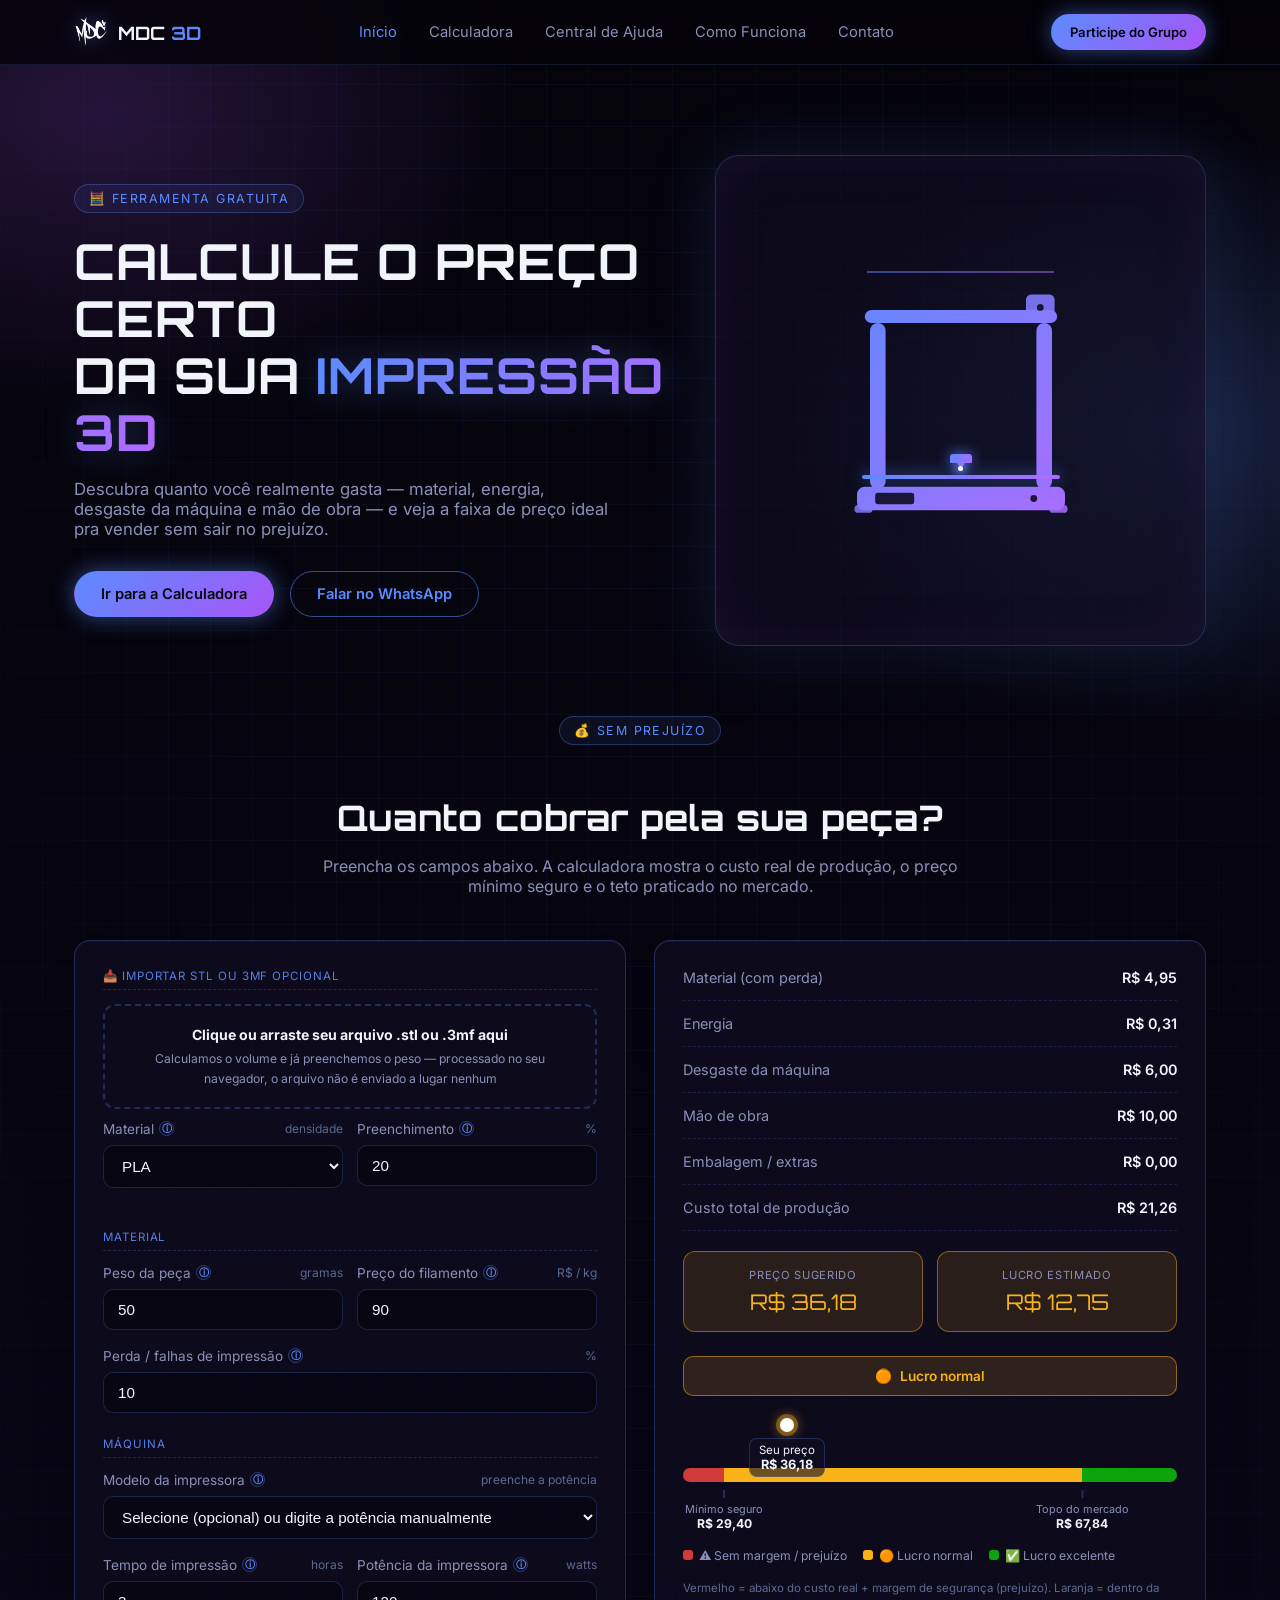
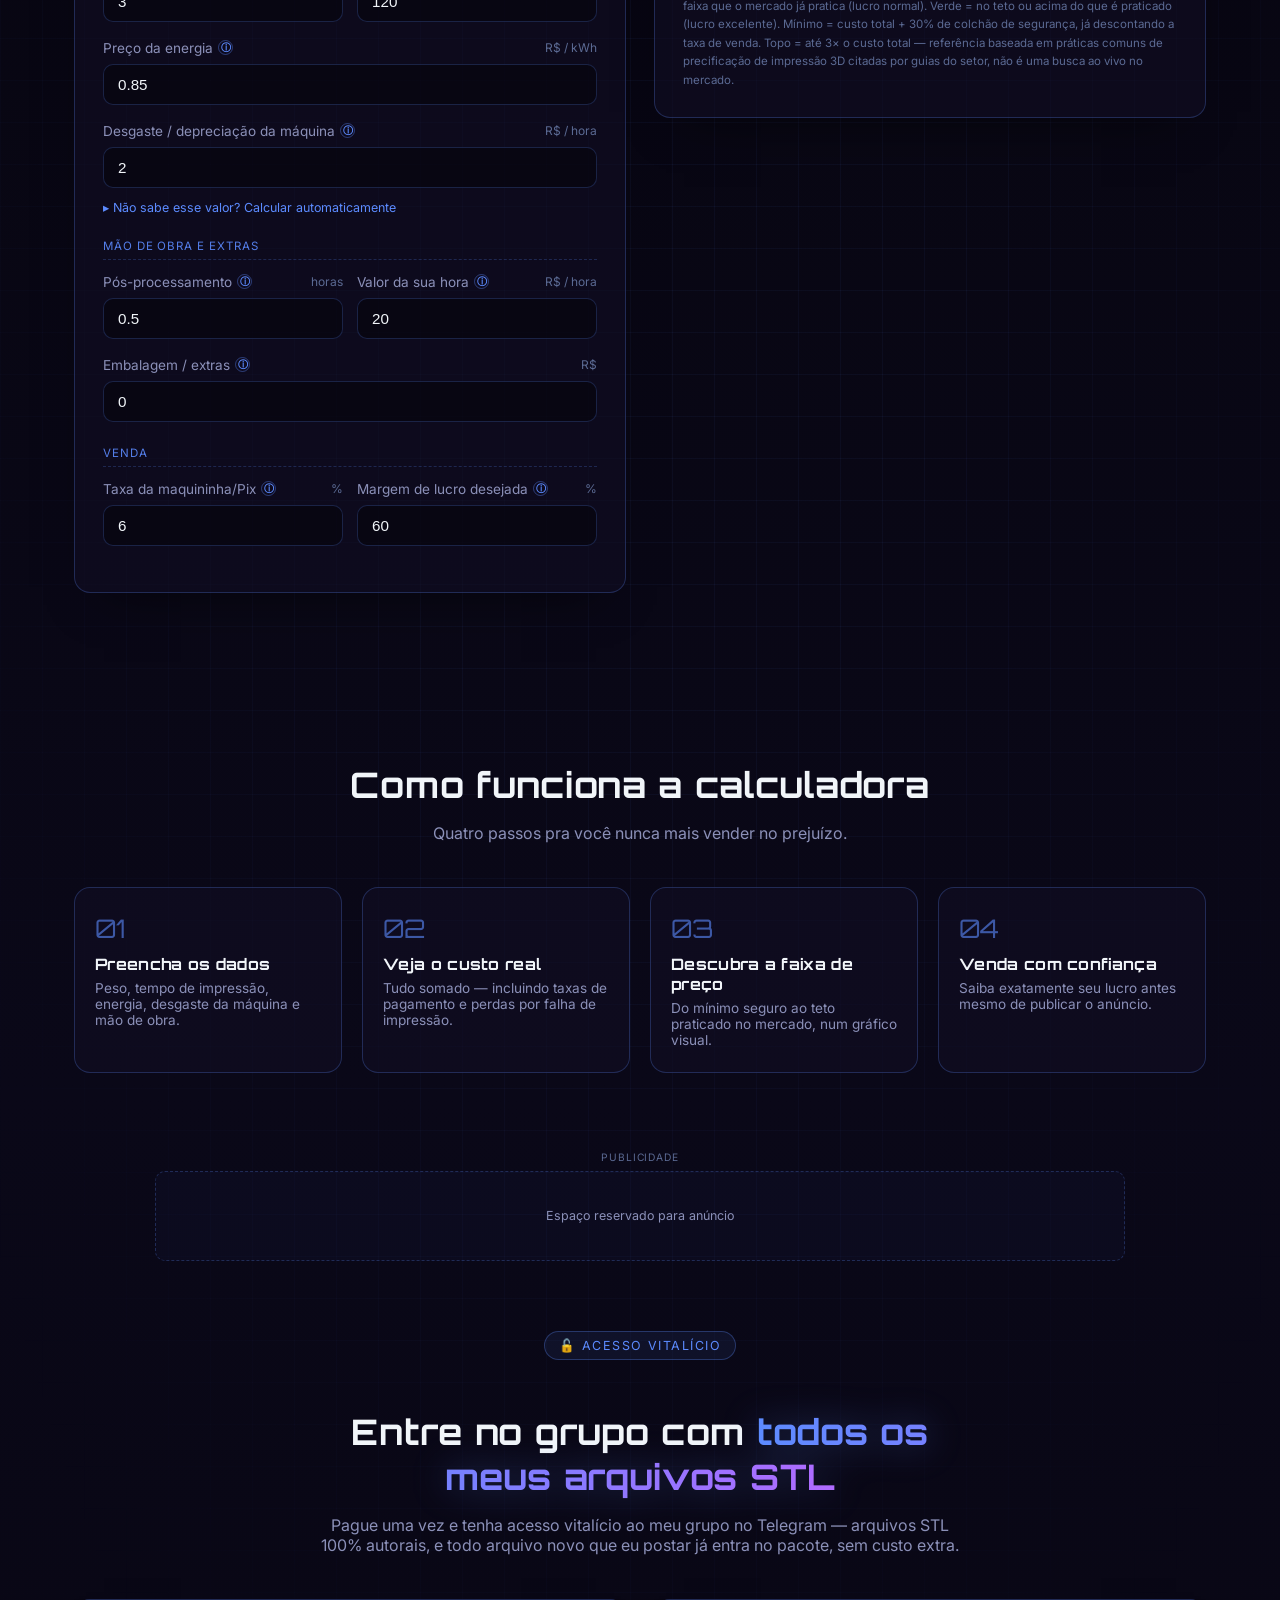
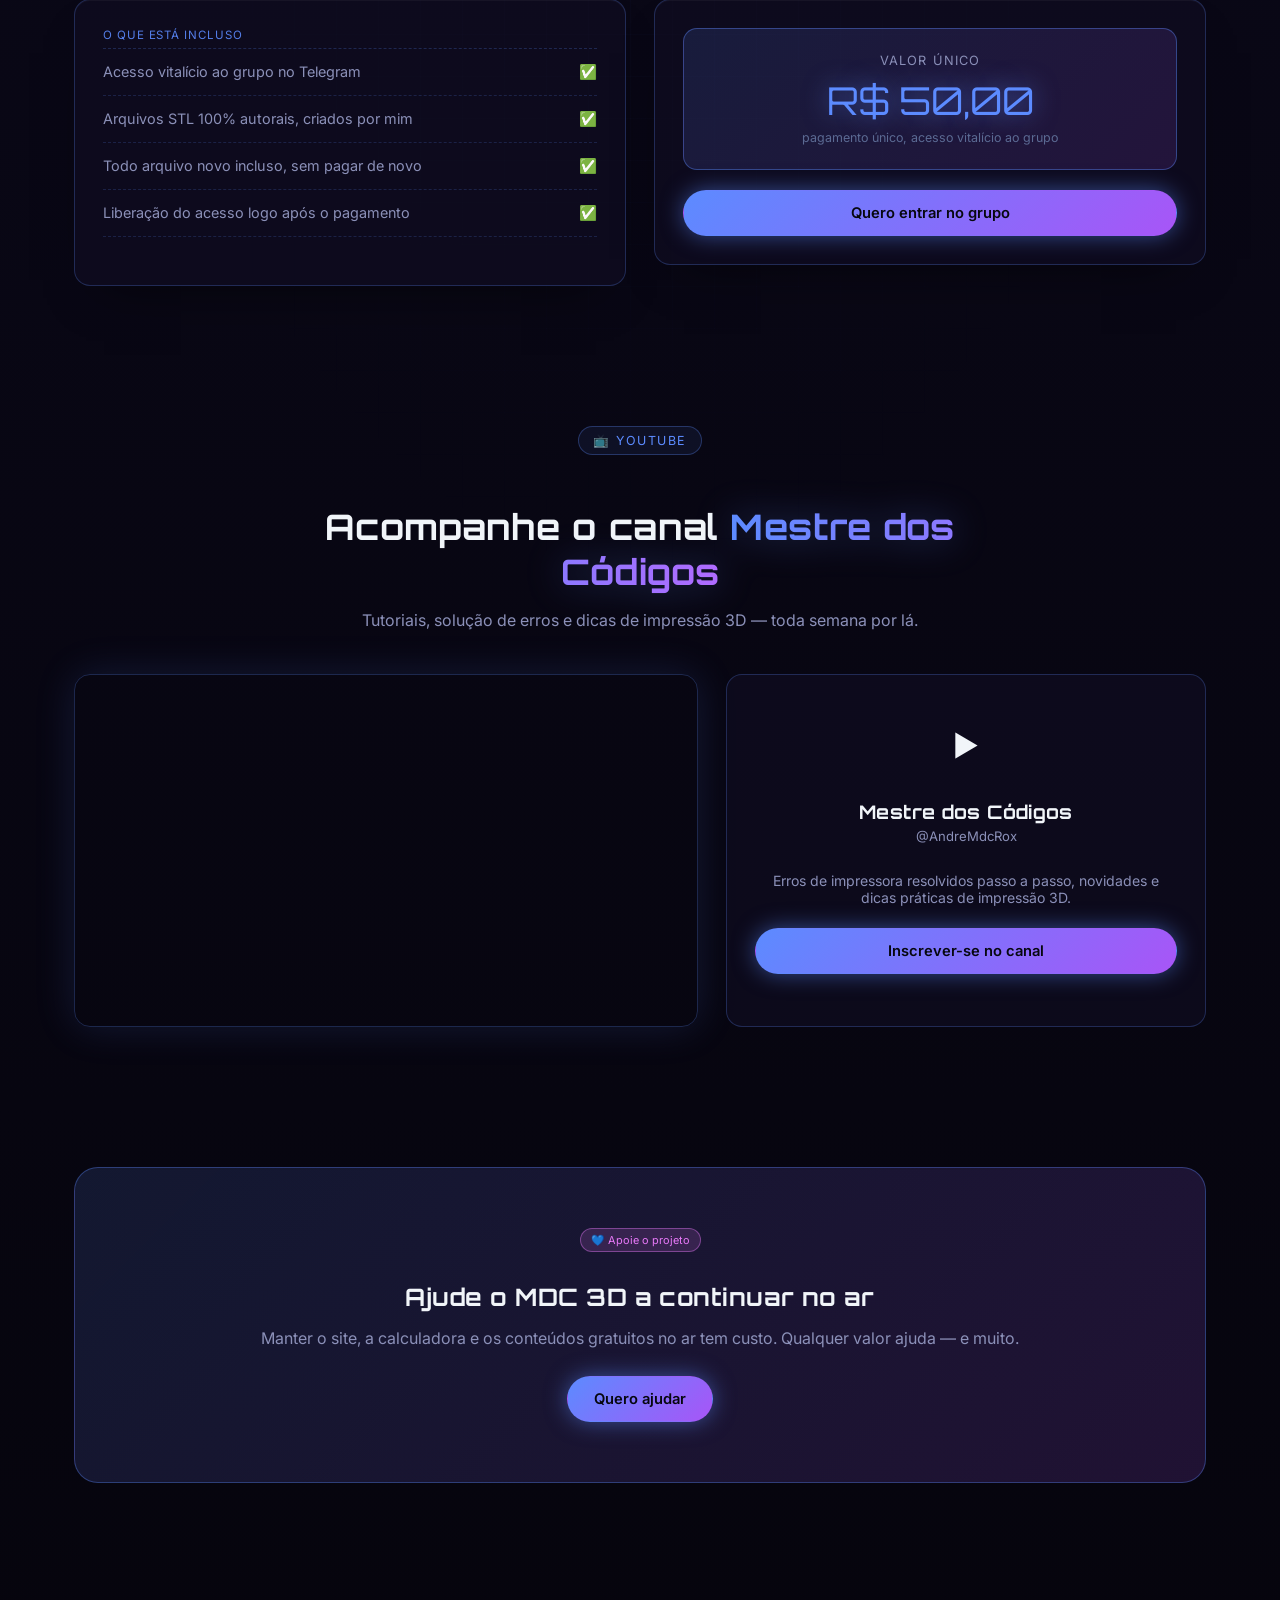
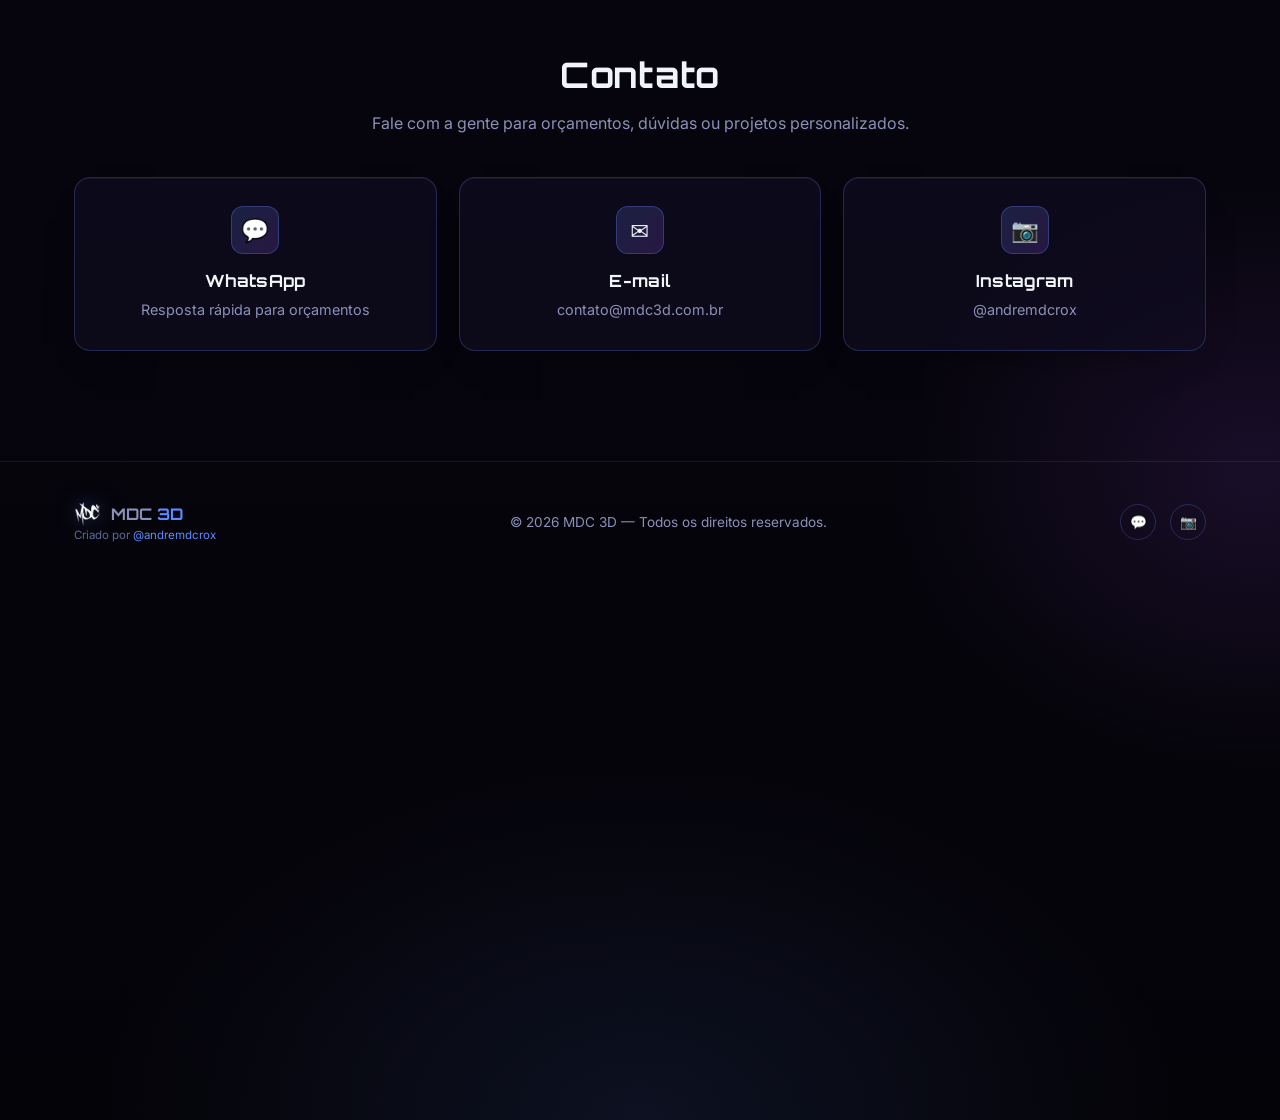
==== commit b9b3f8c2: "Corrige volume 3MF ignorando transform do build (escala/rotacao); botao do menu agora leva ao grupo " ====
--- a/index.html
+++ b/index.html
@@ -21,7 +21,7 @@
 <link rel="shortcut icon" href="favicon.ico">
 <link rel="preconnect" href="https://fonts.googleapis.com">
 <link href="https://fonts.googleapis.com/css2?family=Orbitron:wght@600;700;800&family=Inter:wght@400;500;600;700&display=swap" rel="stylesheet">
-<link rel="stylesheet" href="css/style.css?v=3">
+<link rel="stylesheet" href="css/style.css?v=4">
 </head>
 <body>
 
@@ -35,7 +35,7 @@
       <a href="index.html#como-funciona">Como Funciona</a>
       <a href="index.html#contato">Contato</a>
     </nav>
-    <a class="btn btn-primary btn-sm" href="https://wa.me/5547997833437" target="_blank" rel="noopener">Orçamento</a>
+    <a class="btn btn-primary btn-sm" href="https://wa.me/5547997833437?text=Ol%C3%A1!%20Quero%20ter%20acesso%20ao%20grupo%20de%20arquivos%20STL%20%28R%2450%2C%20acesso%20vital%C3%ADcio%29." target="_blank" rel="noopener">Participe do Grupo</a>
     <button class="nav-toggle" aria-label="Abrir menu">☰</button>
   </div>
 </header>
@@ -430,8 +430,8 @@
   </div>
 </footer>
 
-<script src="js/stl-parser.js?v=3"></script>
-<script src="js/calculadora.js?v=3"></script>
-<script src="js/main.js?v=3"></script>
+<script src="js/stl-parser.js?v=4"></script>
+<script src="js/calculadora.js?v=4"></script>
+<script src="js/main.js?v=4"></script>
 </body>
 </html>
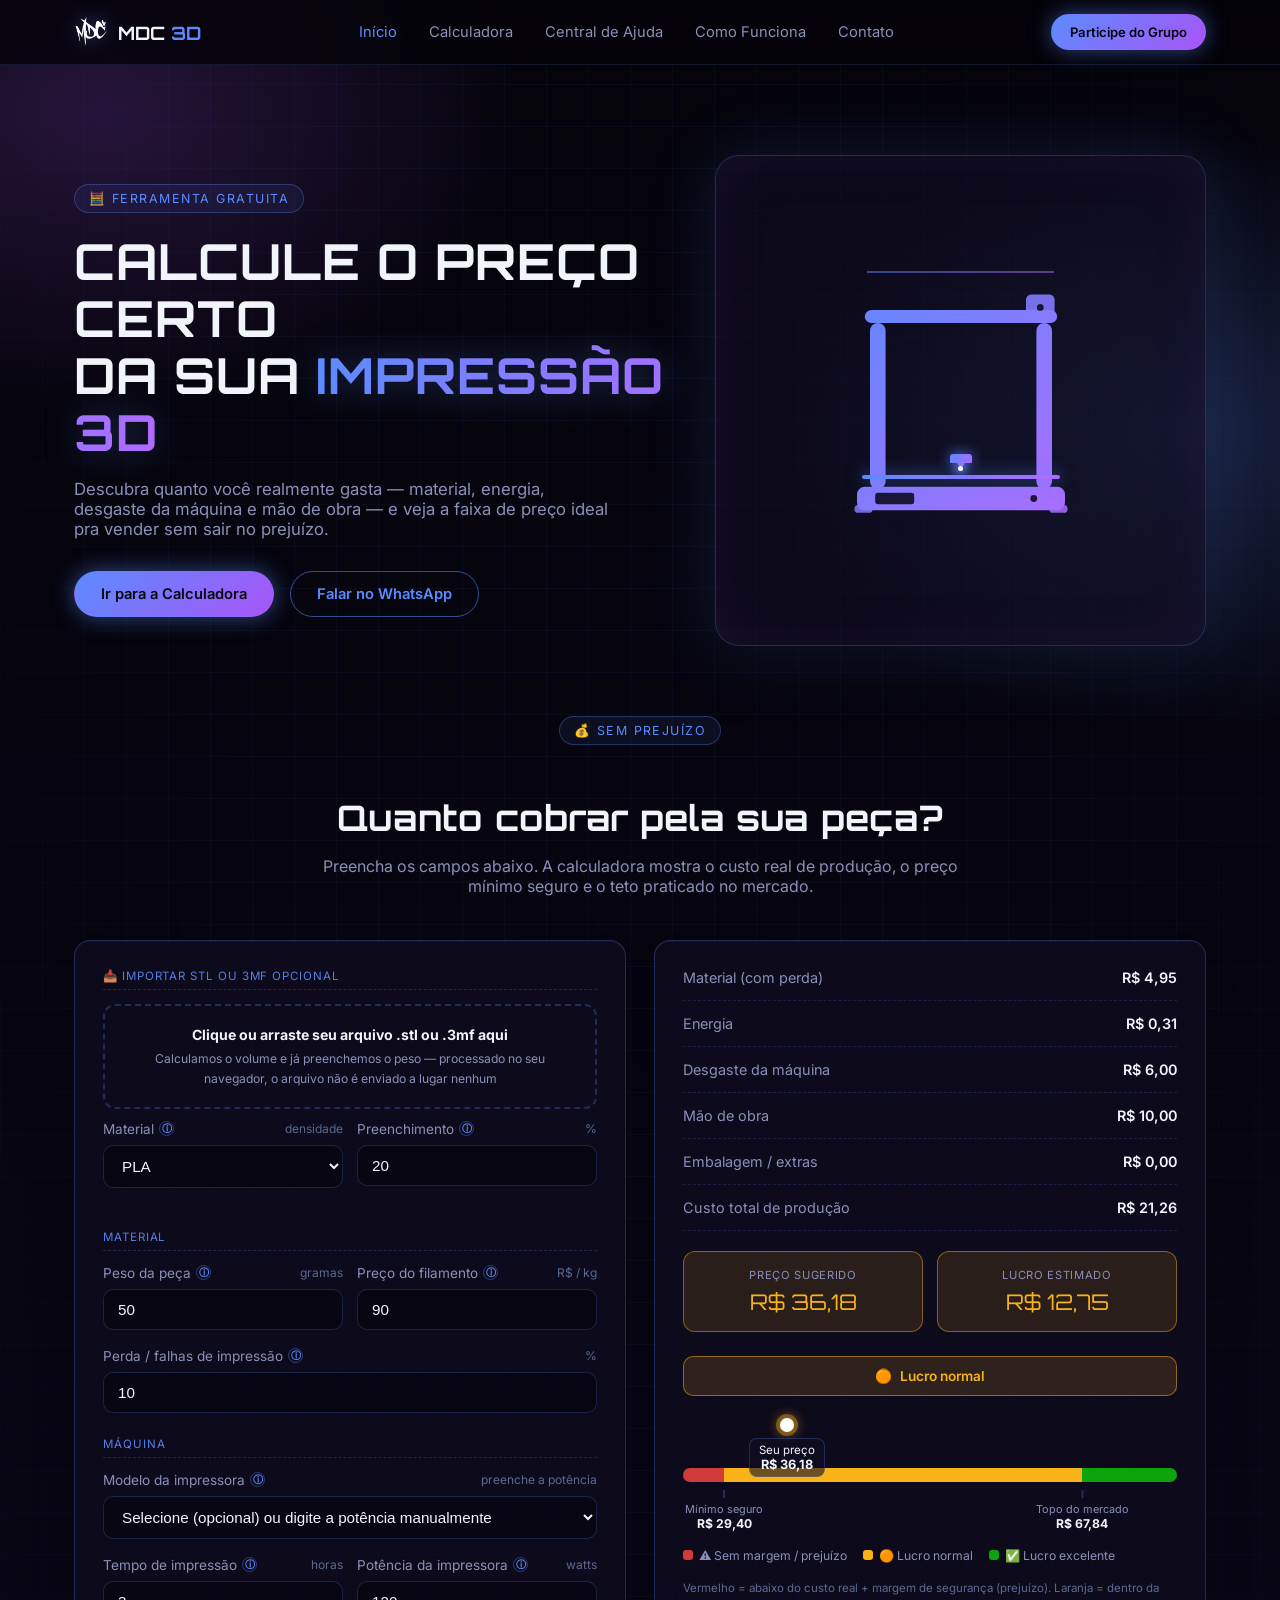
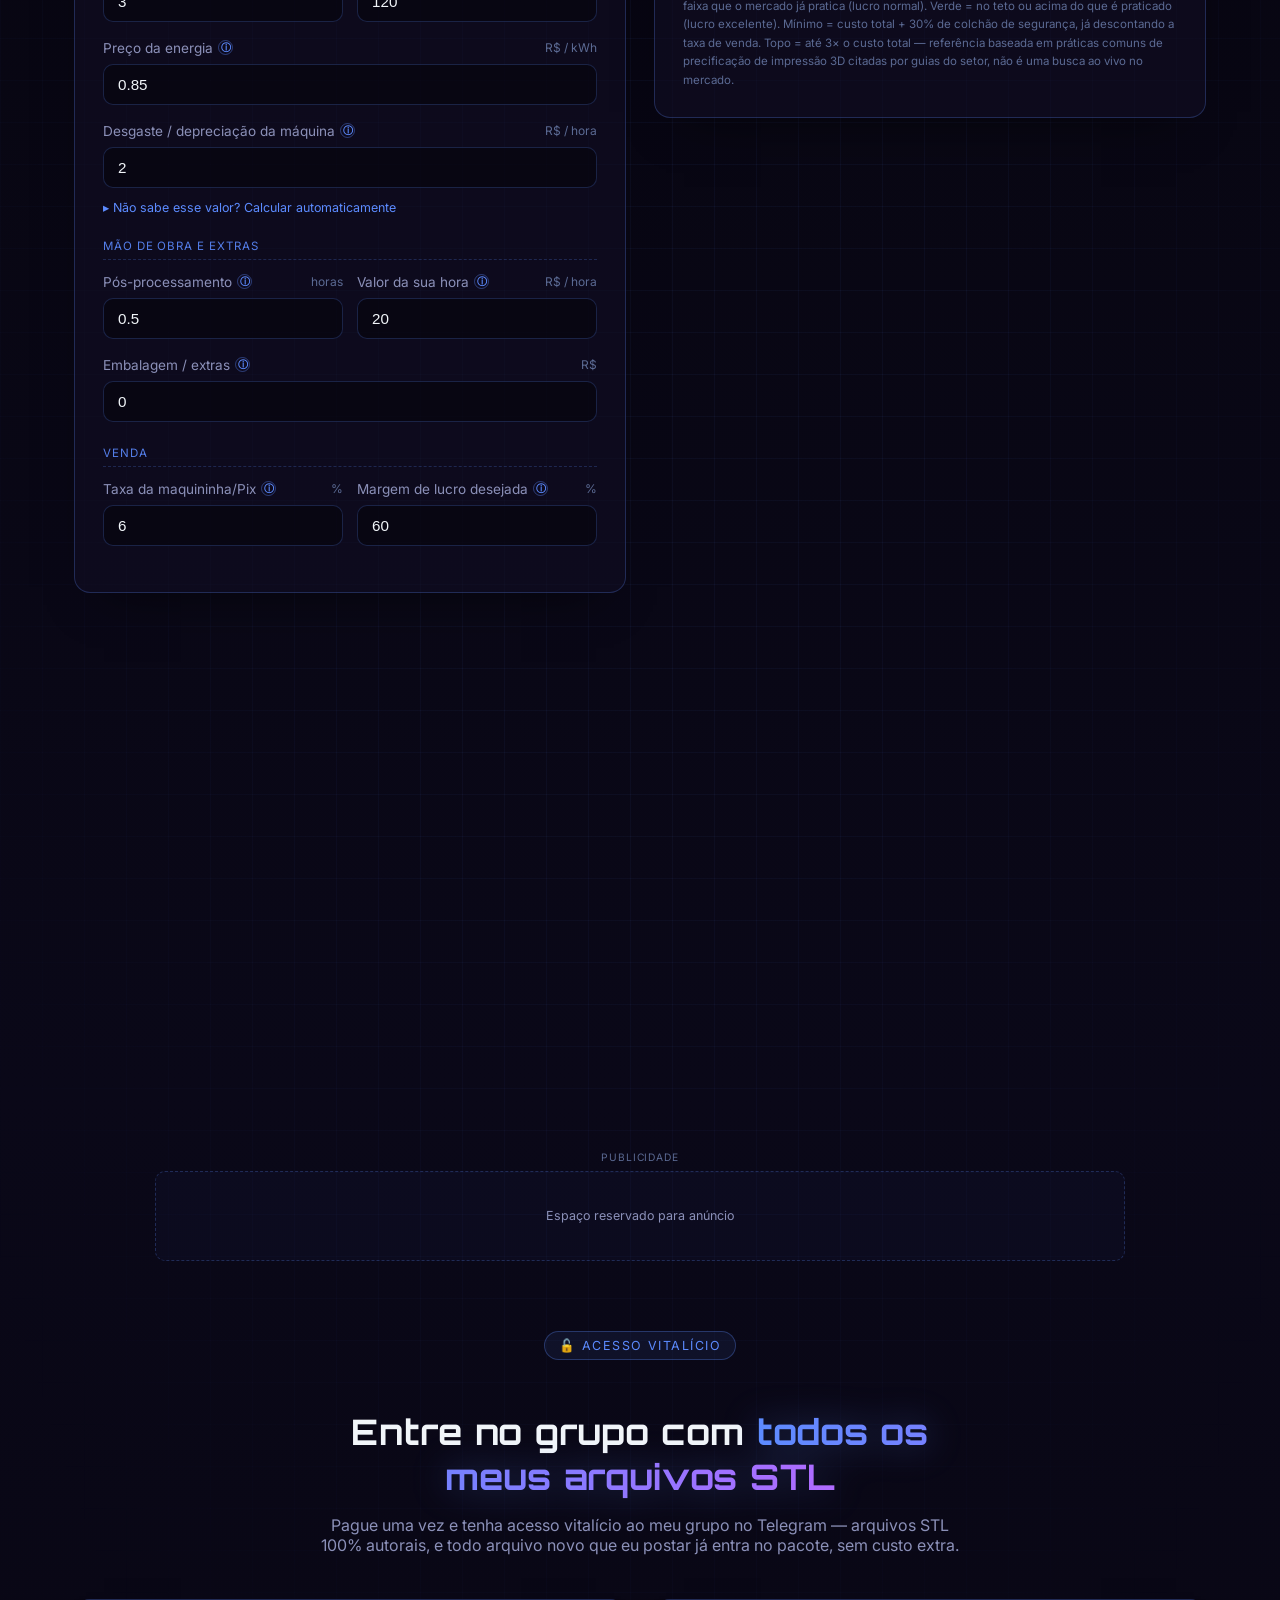
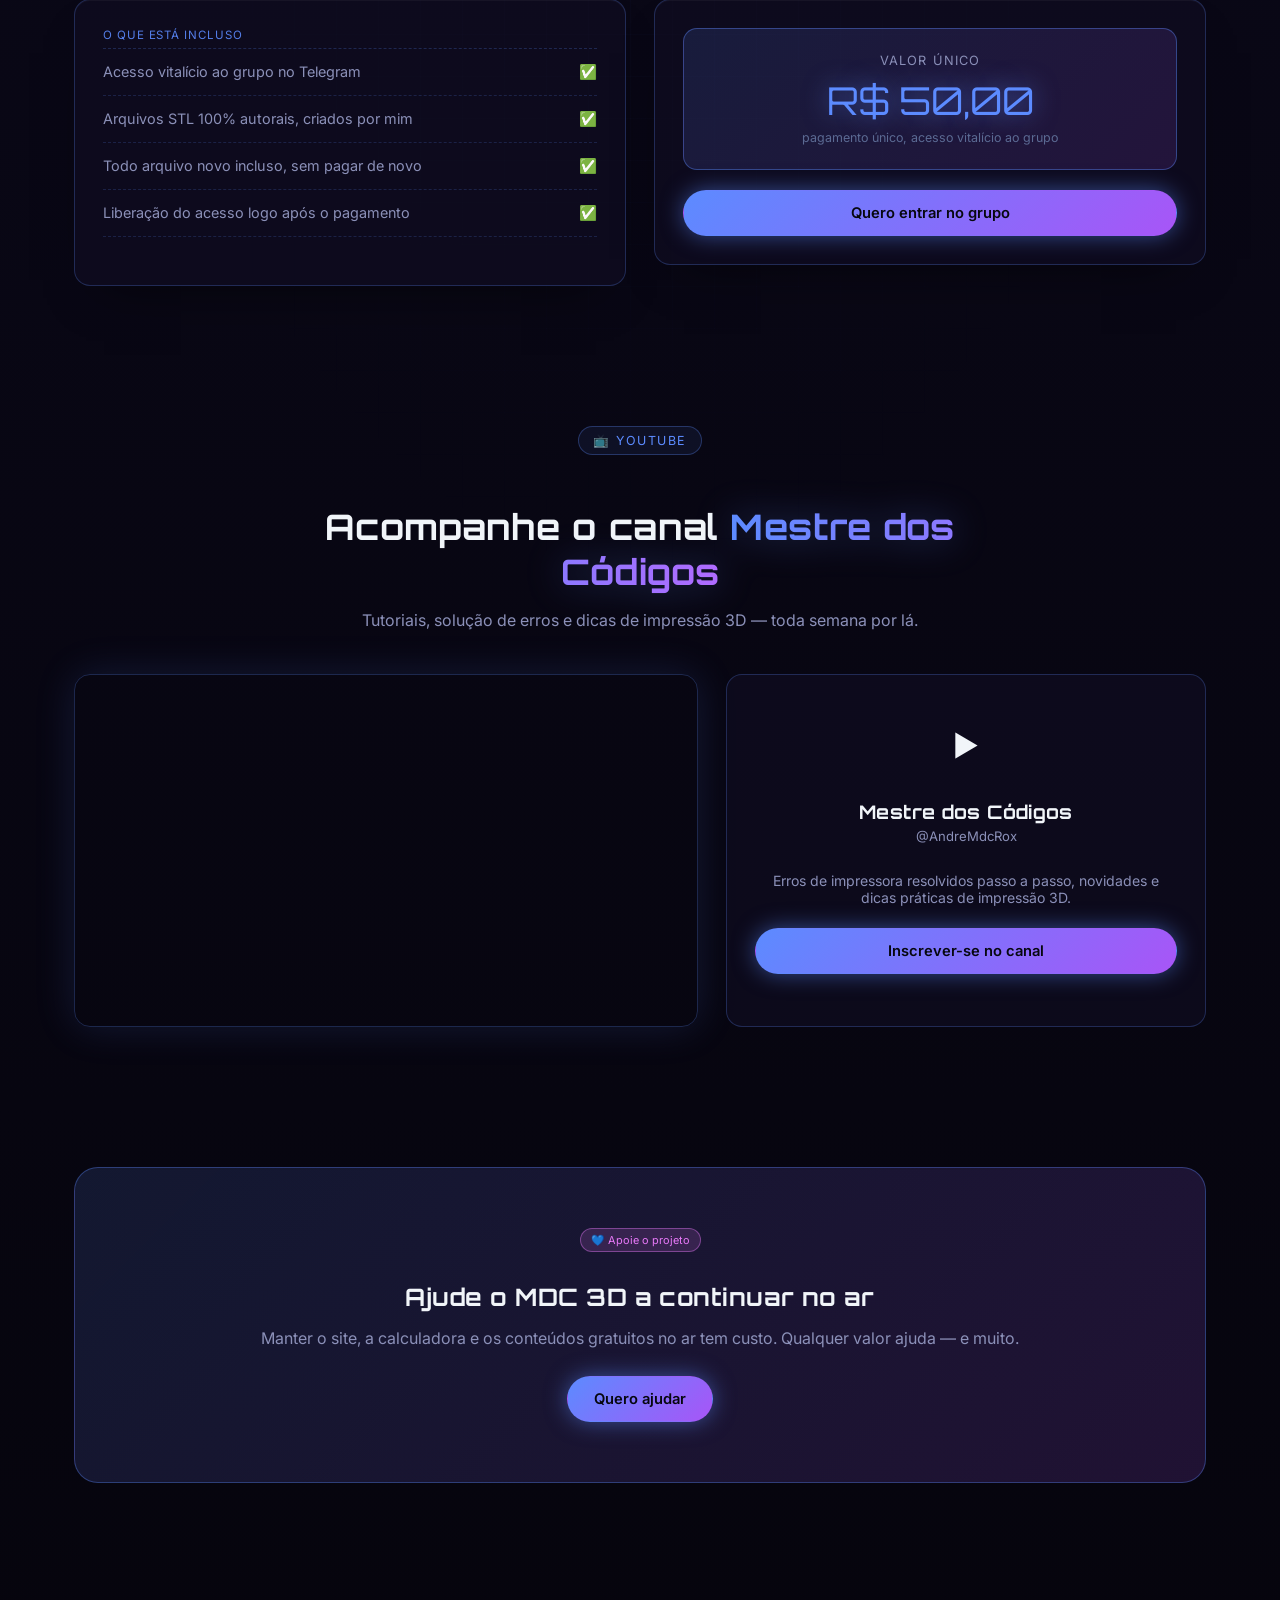
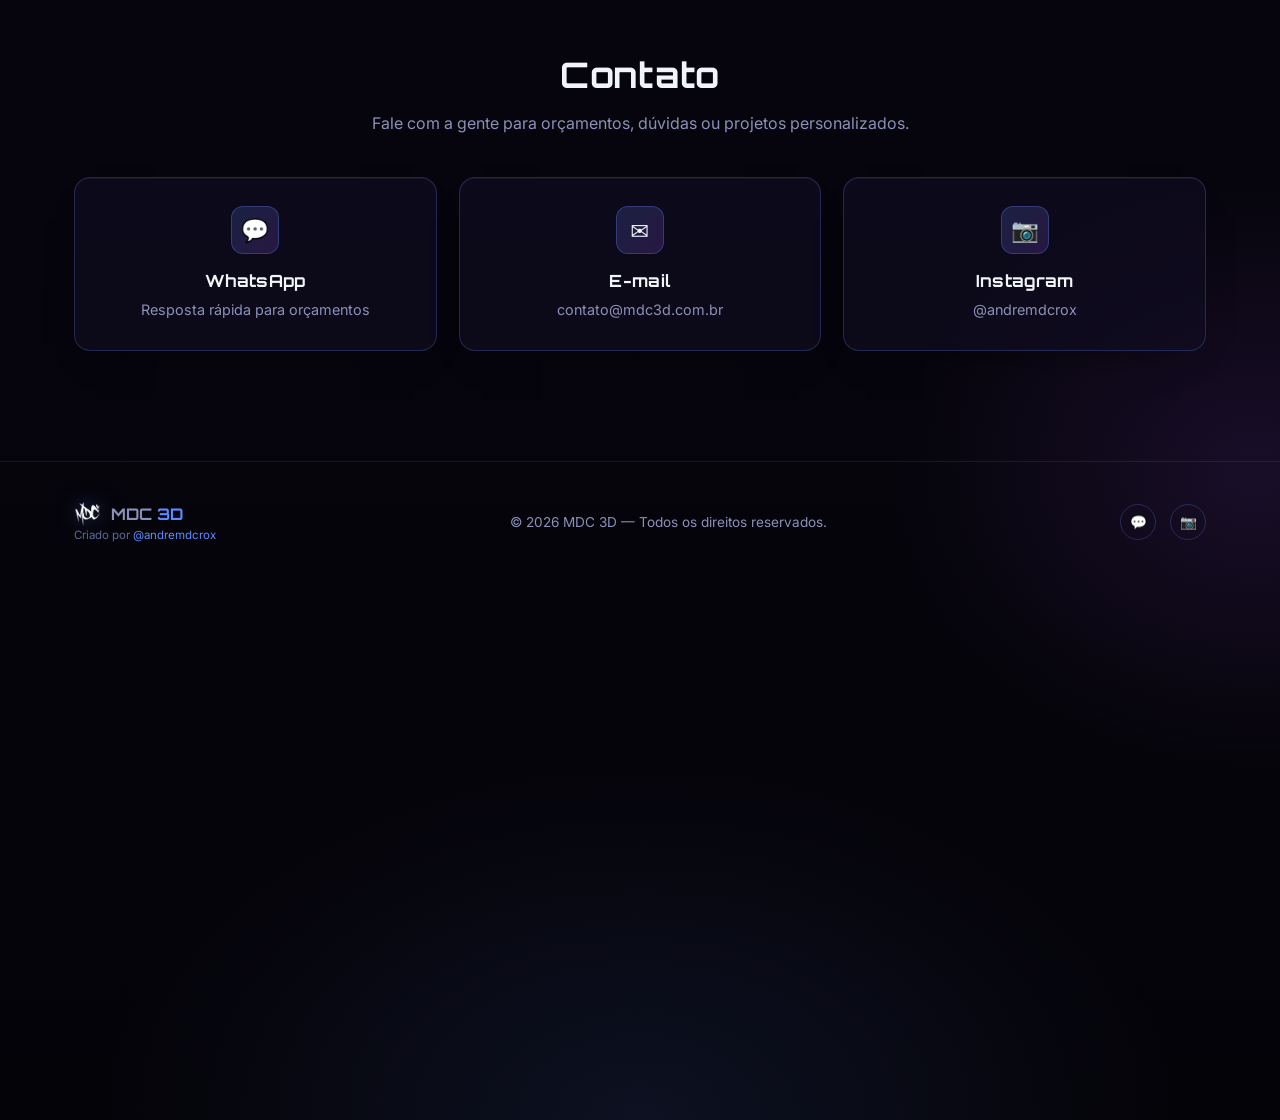
==== commit 14c45684: "Corrige leitura de 3MF multi-arquivo (Bambu Studio/OrcaSlicer) e reescreve parser pra regex (4x mais" ====
--- a/index.html
+++ b/index.html
@@ -21,7 +21,7 @@
 <link rel="shortcut icon" href="favicon.ico">
 <link rel="preconnect" href="https://fonts.googleapis.com">
 <link href="https://fonts.googleapis.com/css2?family=Orbitron:wght@600;700;800&family=Inter:wght@400;500;600;700&display=swap" rel="stylesheet">
-<link rel="stylesheet" href="css/style.css?v=4">
+<link rel="stylesheet" href="css/style.css?v=6">
 </head>
 <body>
 
@@ -430,8 +430,8 @@
   </div>
 </footer>
 
-<script src="js/stl-parser.js?v=4"></script>
-<script src="js/calculadora.js?v=4"></script>
-<script src="js/main.js?v=4"></script>
+<script src="js/stl-parser.js?v=6"></script>
+<script src="js/calculadora.js?v=6"></script>
+<script src="js/main.js?v=6"></script>
 </body>
 </html>
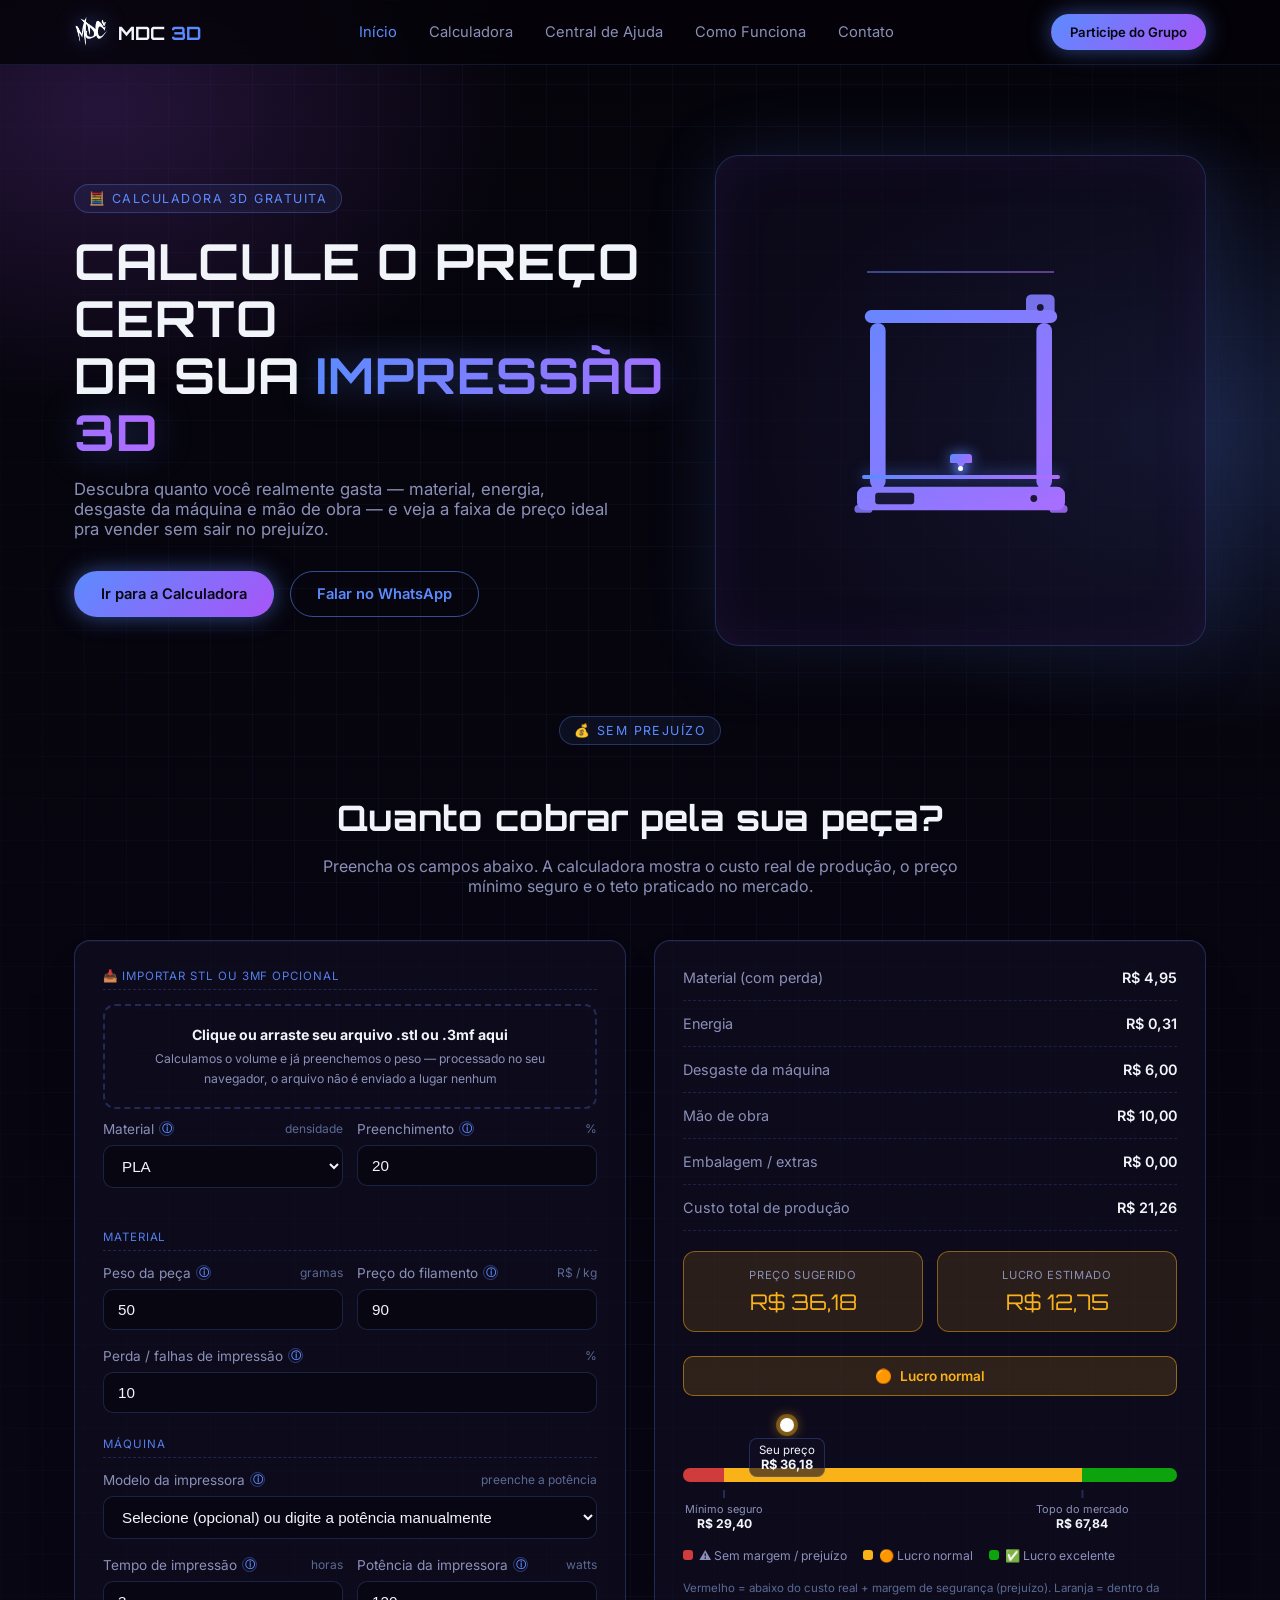
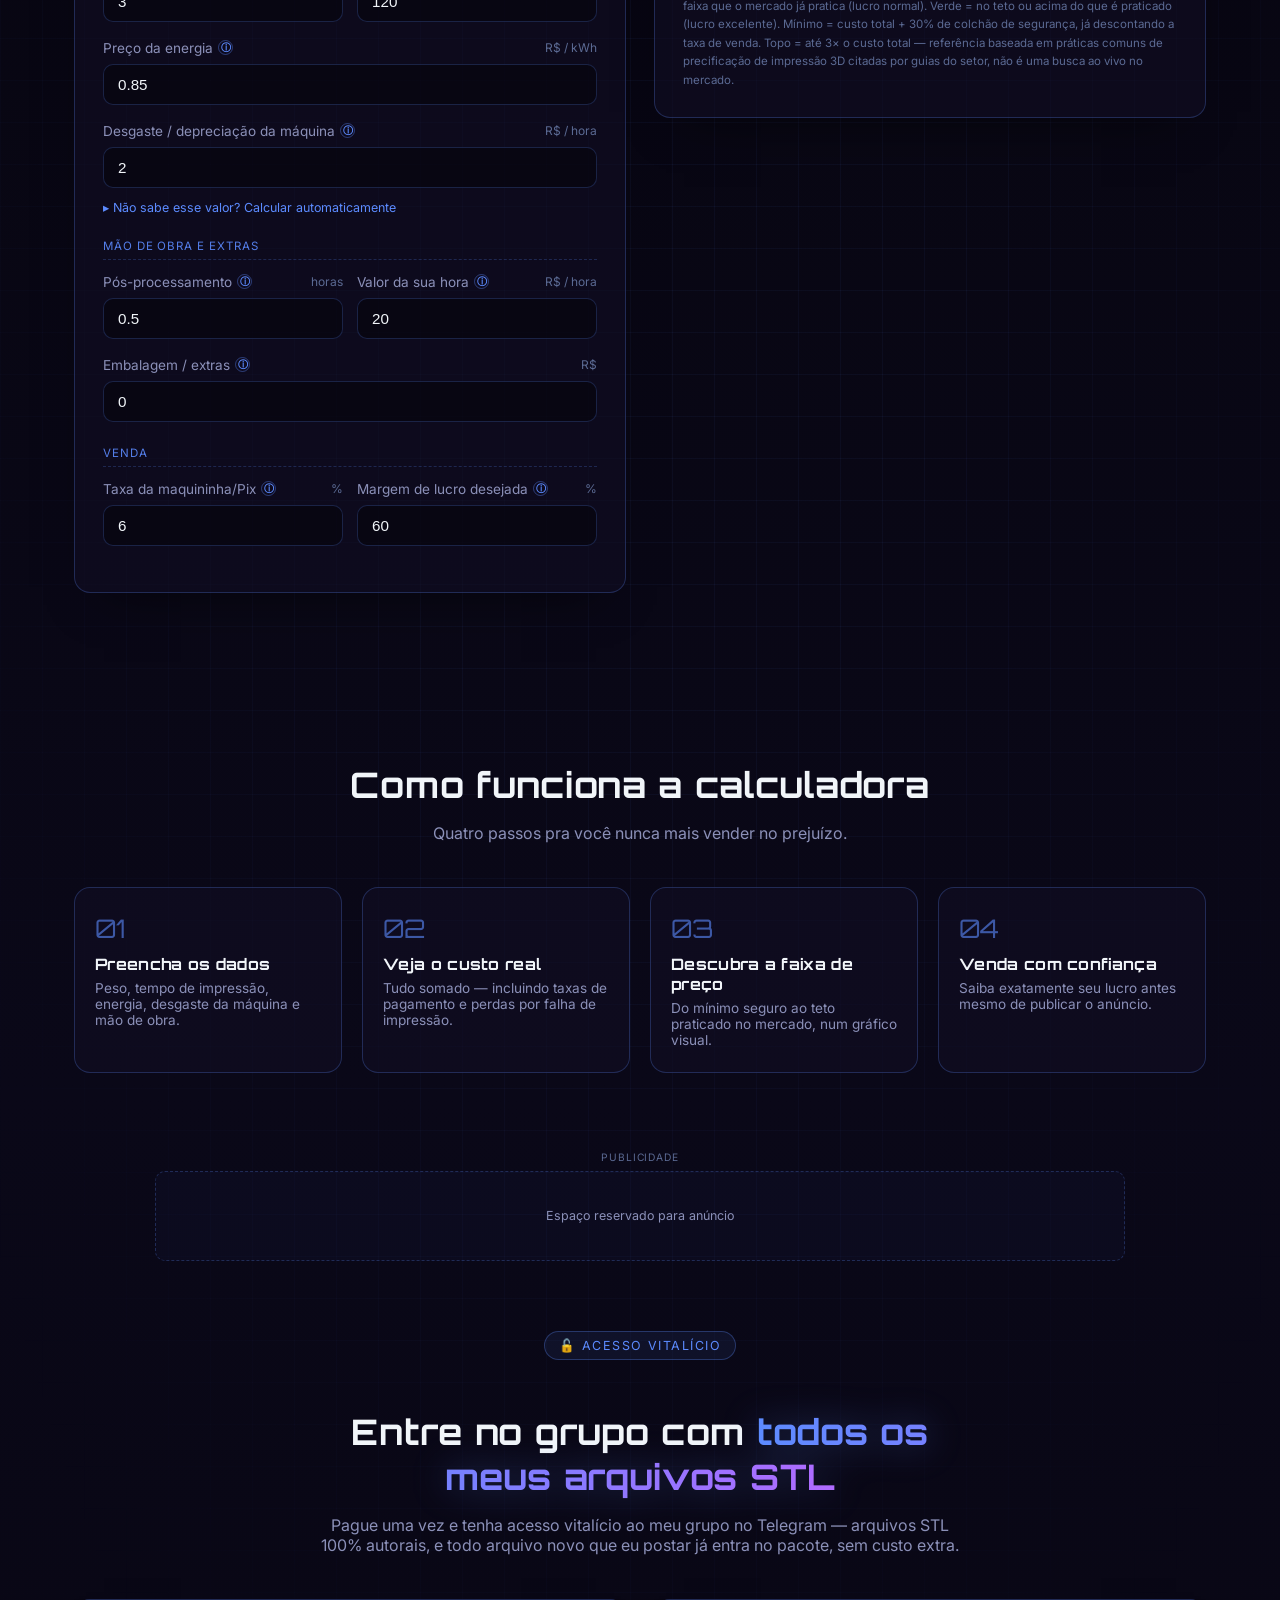
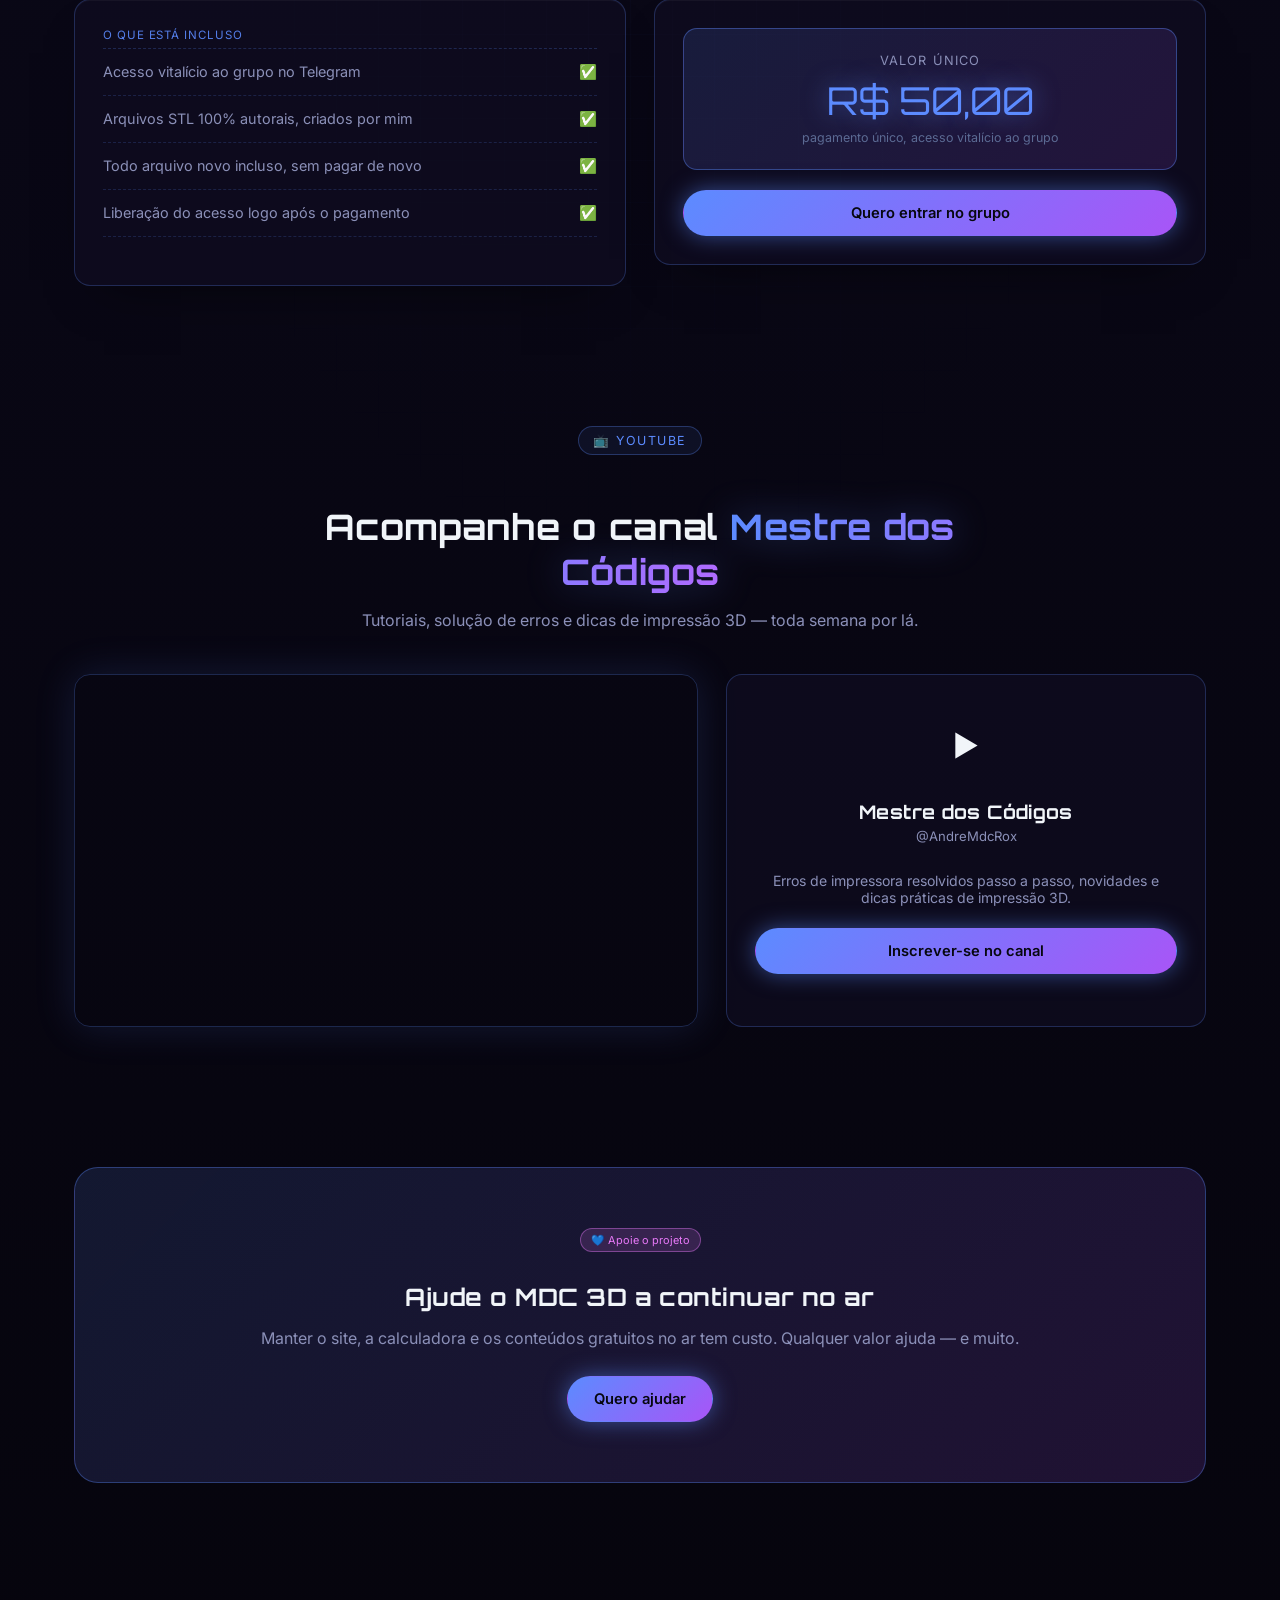
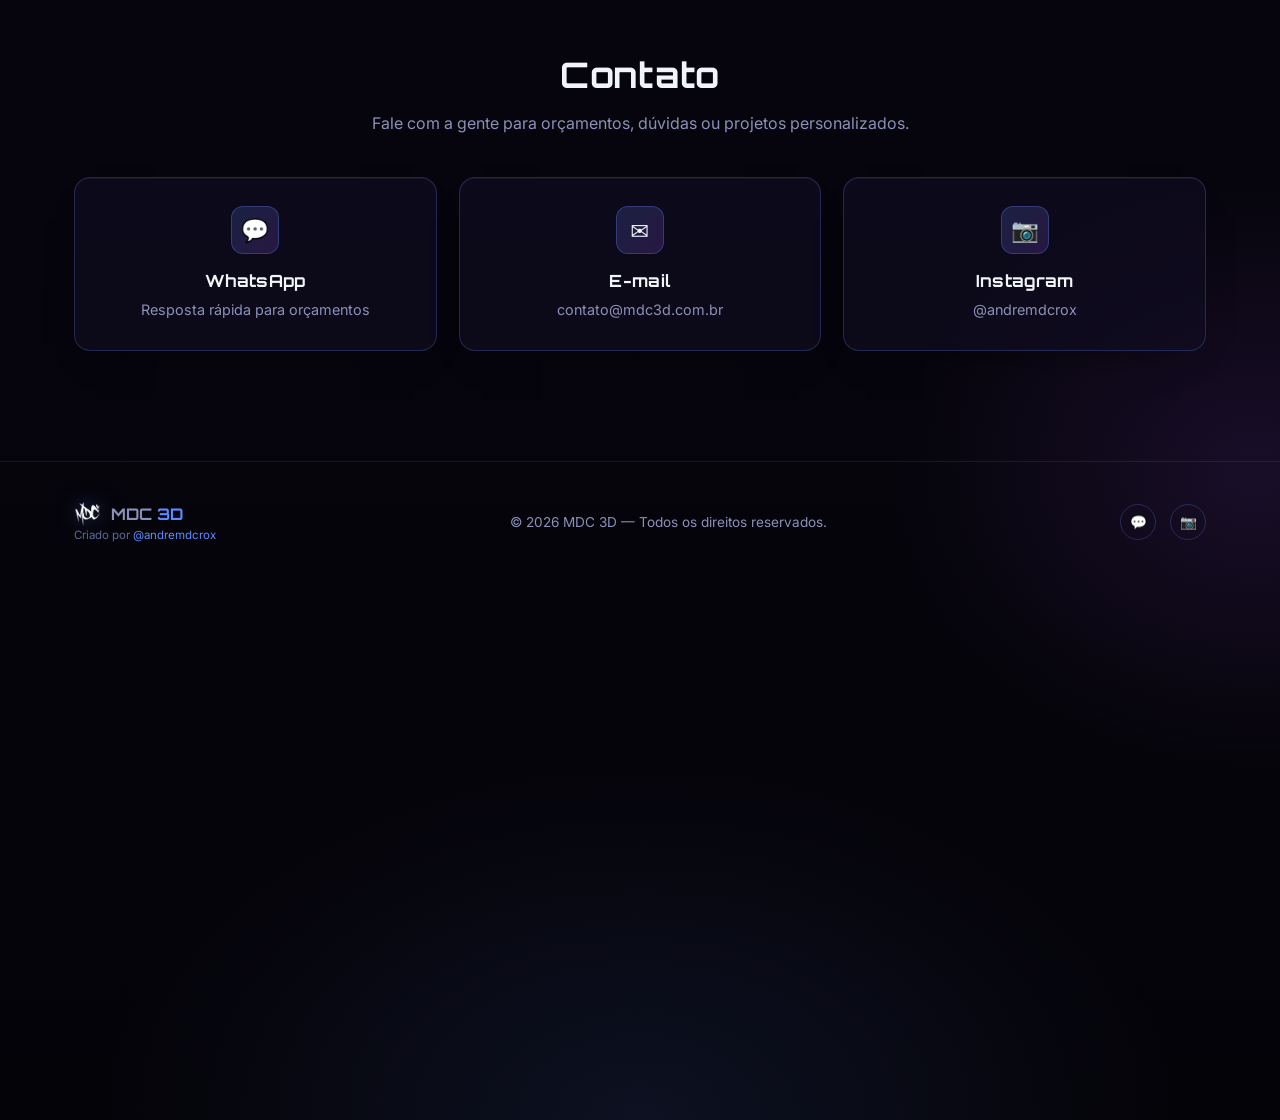
==== commit 8c31e1f6: "Otimiza titulo, meta tags e texto pra palavra-chave 'calculadora 3d'" ====
--- a/index.html
+++ b/index.html
@@ -3,18 +3,20 @@
 <head>
 <meta charset="UTF-8">
 <meta name="viewport" content="width=device-width, initial-scale=1.0">
-<title>MDC 3D — Calculadora de Preço de Impressão 3D</title>
-<meta name="description" content="Calculadora gratuita de preço de impressão 3D: descubra quanto gasta e qual a faixa de preço (mínimo seguro até o teto de mercado) pra vender sua peça sem prejuízo.">
+<title>Calculadora 3D de Preço de Impressão | MDC 3D</title>
+<meta name="description" content="Calculadora 3D gratuita para precificar impressão 3D: descubra quanto gasta e qual a faixa de preço (mínimo seguro até o teto de mercado) pra vender sua peça sem prejuízo.">
+<meta name="keywords" content="calculadora 3d, calculadora de impressão 3d, preço impressão 3d, quanto cobrar impressão 3d, custo filamento">
 <meta name="theme-color" content="#040308">
+<link rel="canonical" href="https://andremdcrox.github.io/mdc3d-site/">
 <meta property="og:type" content="website">
 <meta property="og:site_name" content="MDC 3D">
-<meta property="og:title" content="MDC 3D — Calculadora de Preço de Impressão 3D">
+<meta property="og:title" content="Calculadora 3D de Preço de Impressão | MDC 3D">
 <meta property="og:description" content="Descubra quanto gasta e qual a faixa de preço ideal pra vender sua peça sem sair no prejuízo.">
 <meta property="og:image" content="assets/og-image.png">
 <meta property="og:image:width" content="1200">
 <meta property="og:image:height" content="630">
 <meta name="twitter:card" content="summary_large_image">
-<meta name="twitter:title" content="MDC 3D — Calculadora de Preço de Impressão 3D">
+<meta name="twitter:title" content="Calculadora 3D de Preço de Impressão | MDC 3D">
 <meta name="twitter:description" content="Descubra quanto gasta e qual a faixa de preço ideal pra vender sua peça sem sair no prejuízo.">
 <meta name="twitter:image" content="assets/og-image.png">
 <link rel="icon" type="image/png" href="assets/favicon.png">
@@ -45,7 +47,7 @@
   <!-- HERO -->
   <section class="hero" id="home">
     <div>
-      <span class="eyebrow">🧮 Ferramenta gratuita</span>
+      <span class="eyebrow">🧮 Calculadora 3D gratuita</span>
       <h1>CALCULE O PREÇO CERTO<br>DA SUA <span class="grad">IMPRESSÃO 3D</span></h1>
       <p class="lead">Descubra quanto você realmente gasta — material, energia, desgaste da máquina e mão de obra — e veja a faixa de preço ideal pra vender sem sair no prejuízo.</p>
       <div class="hero-actions">
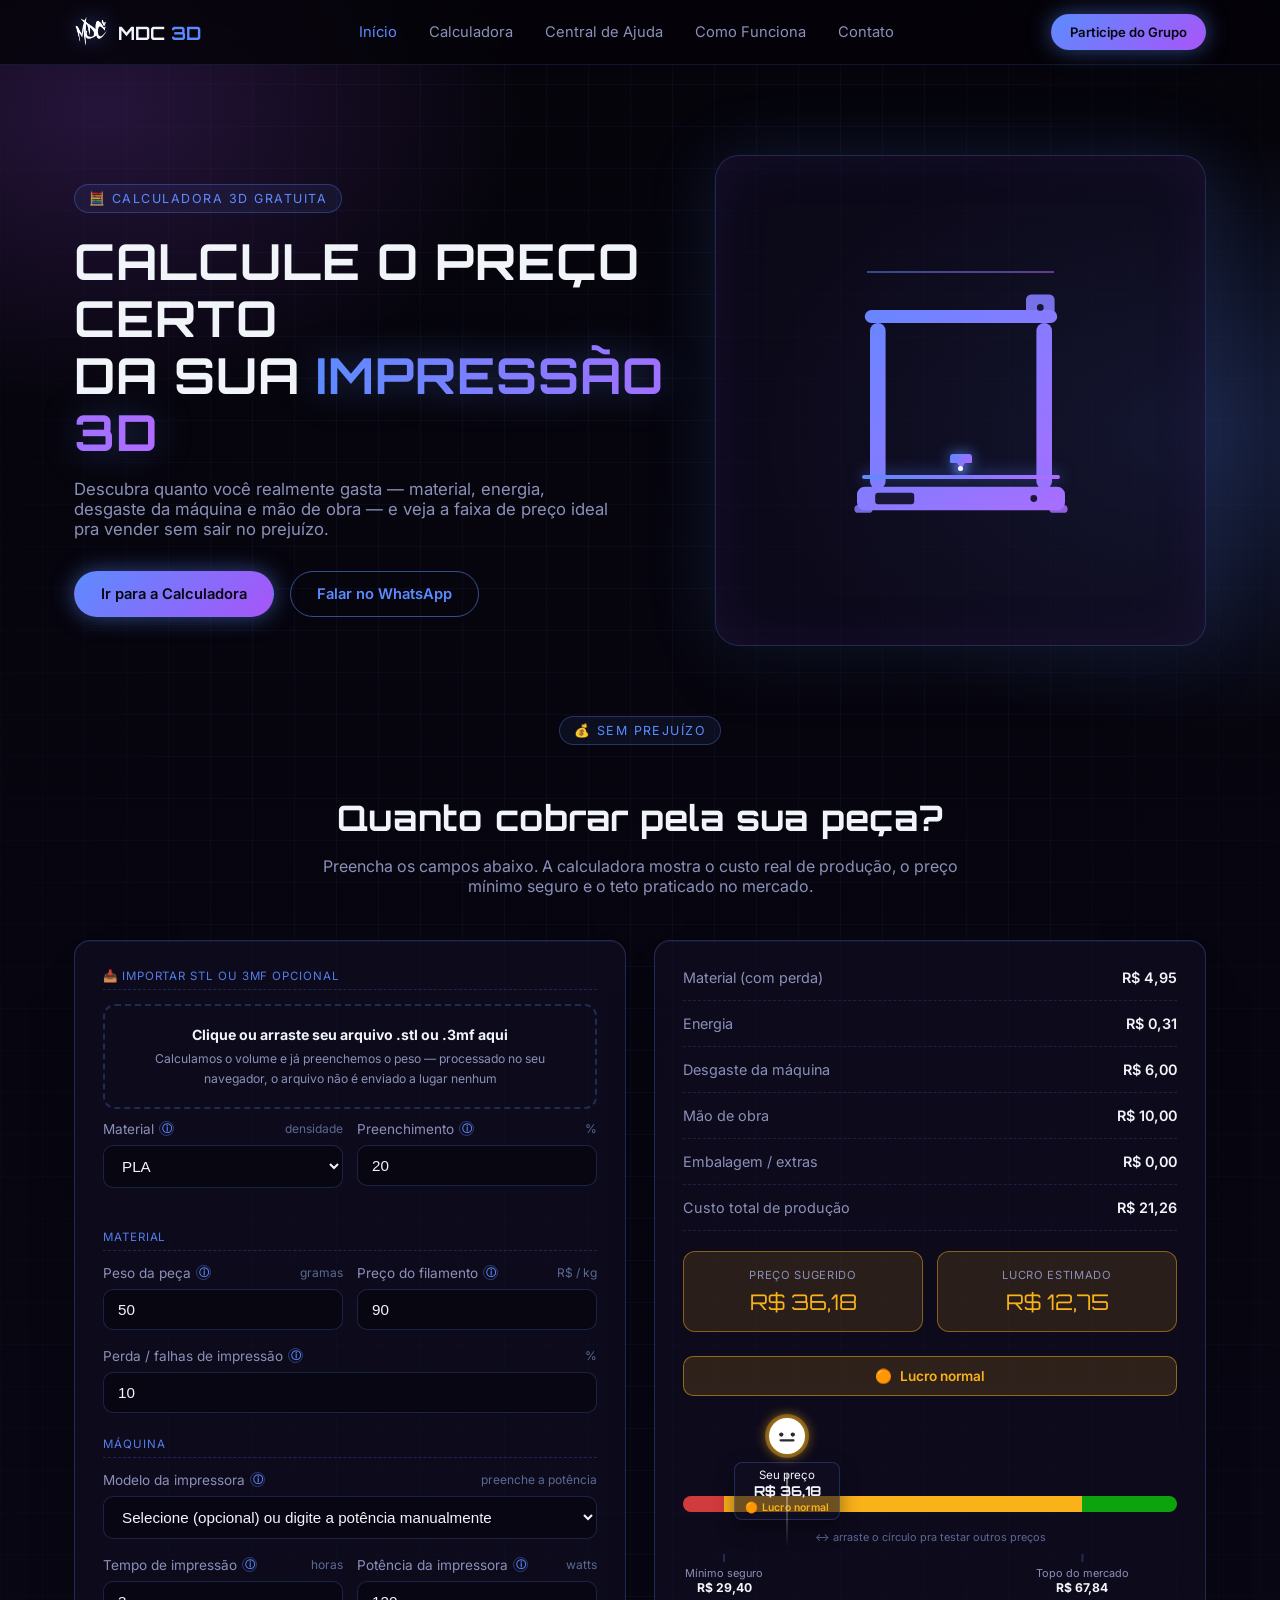
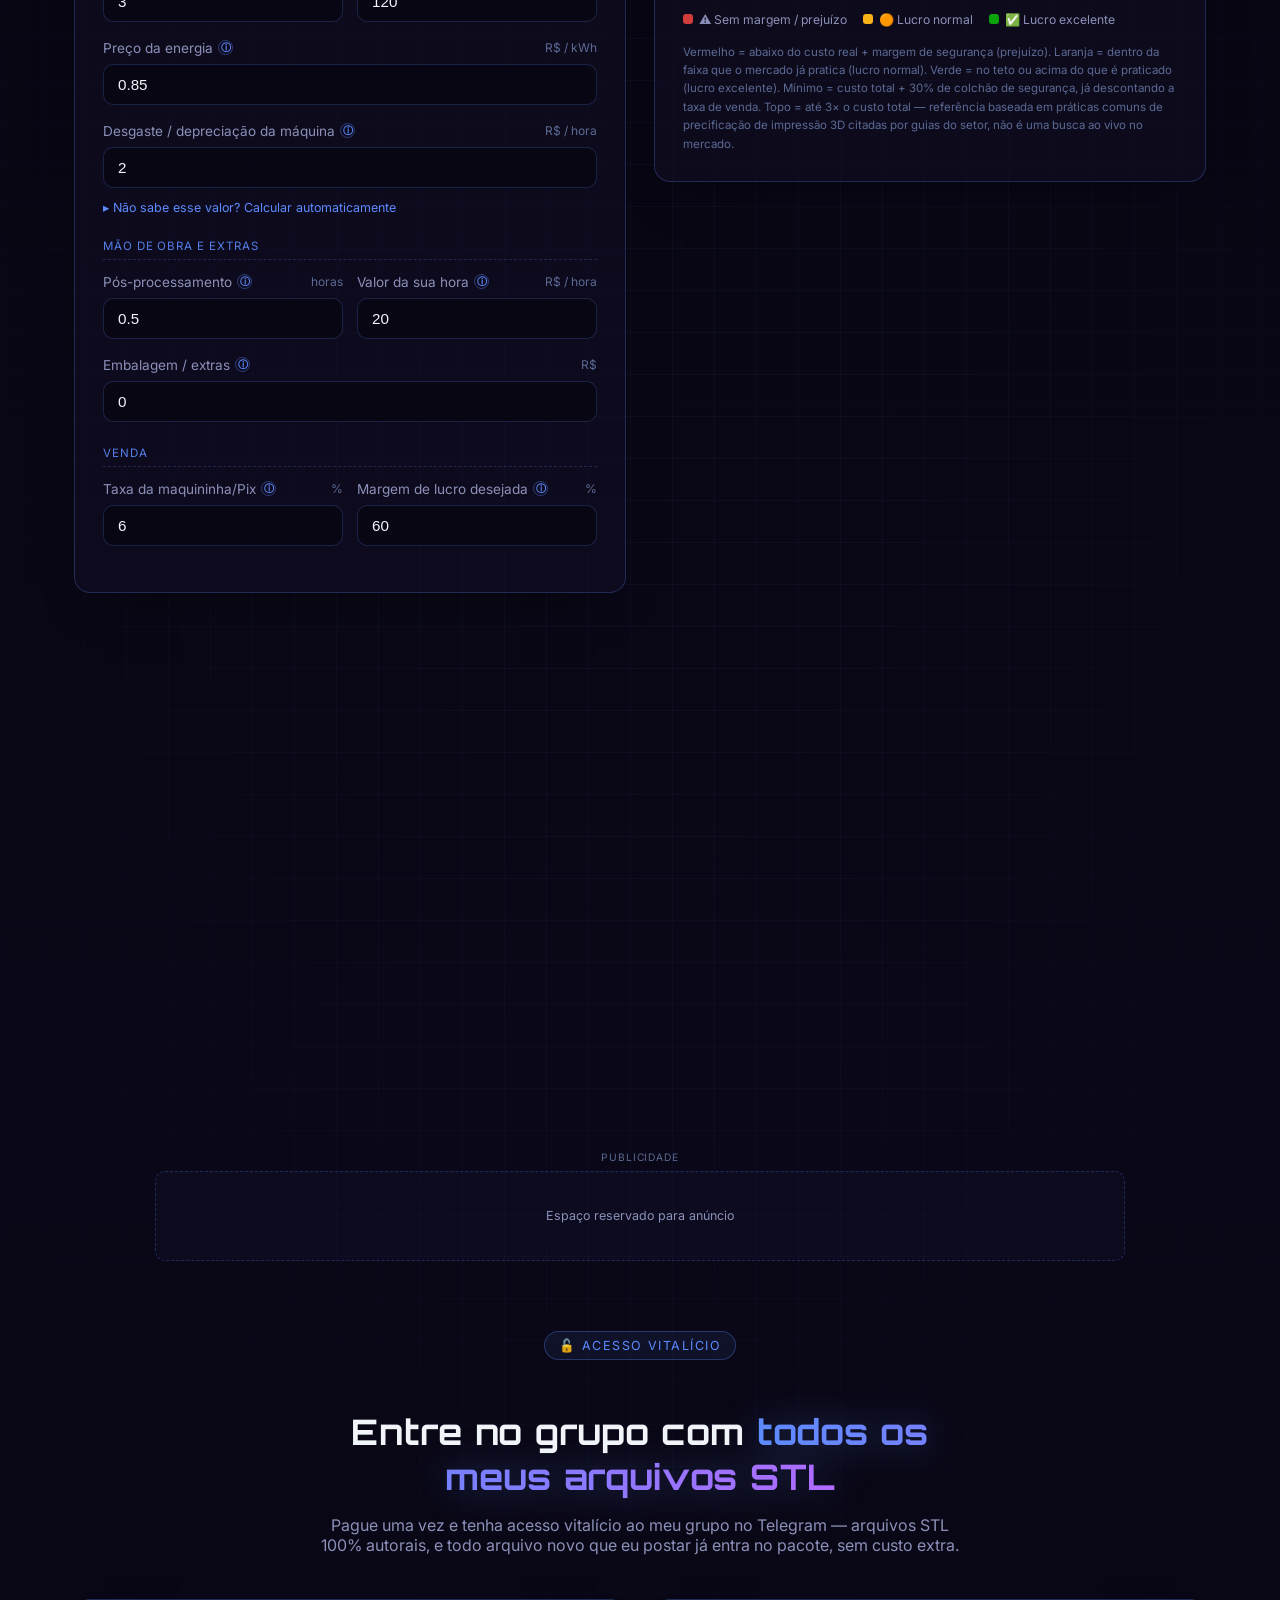
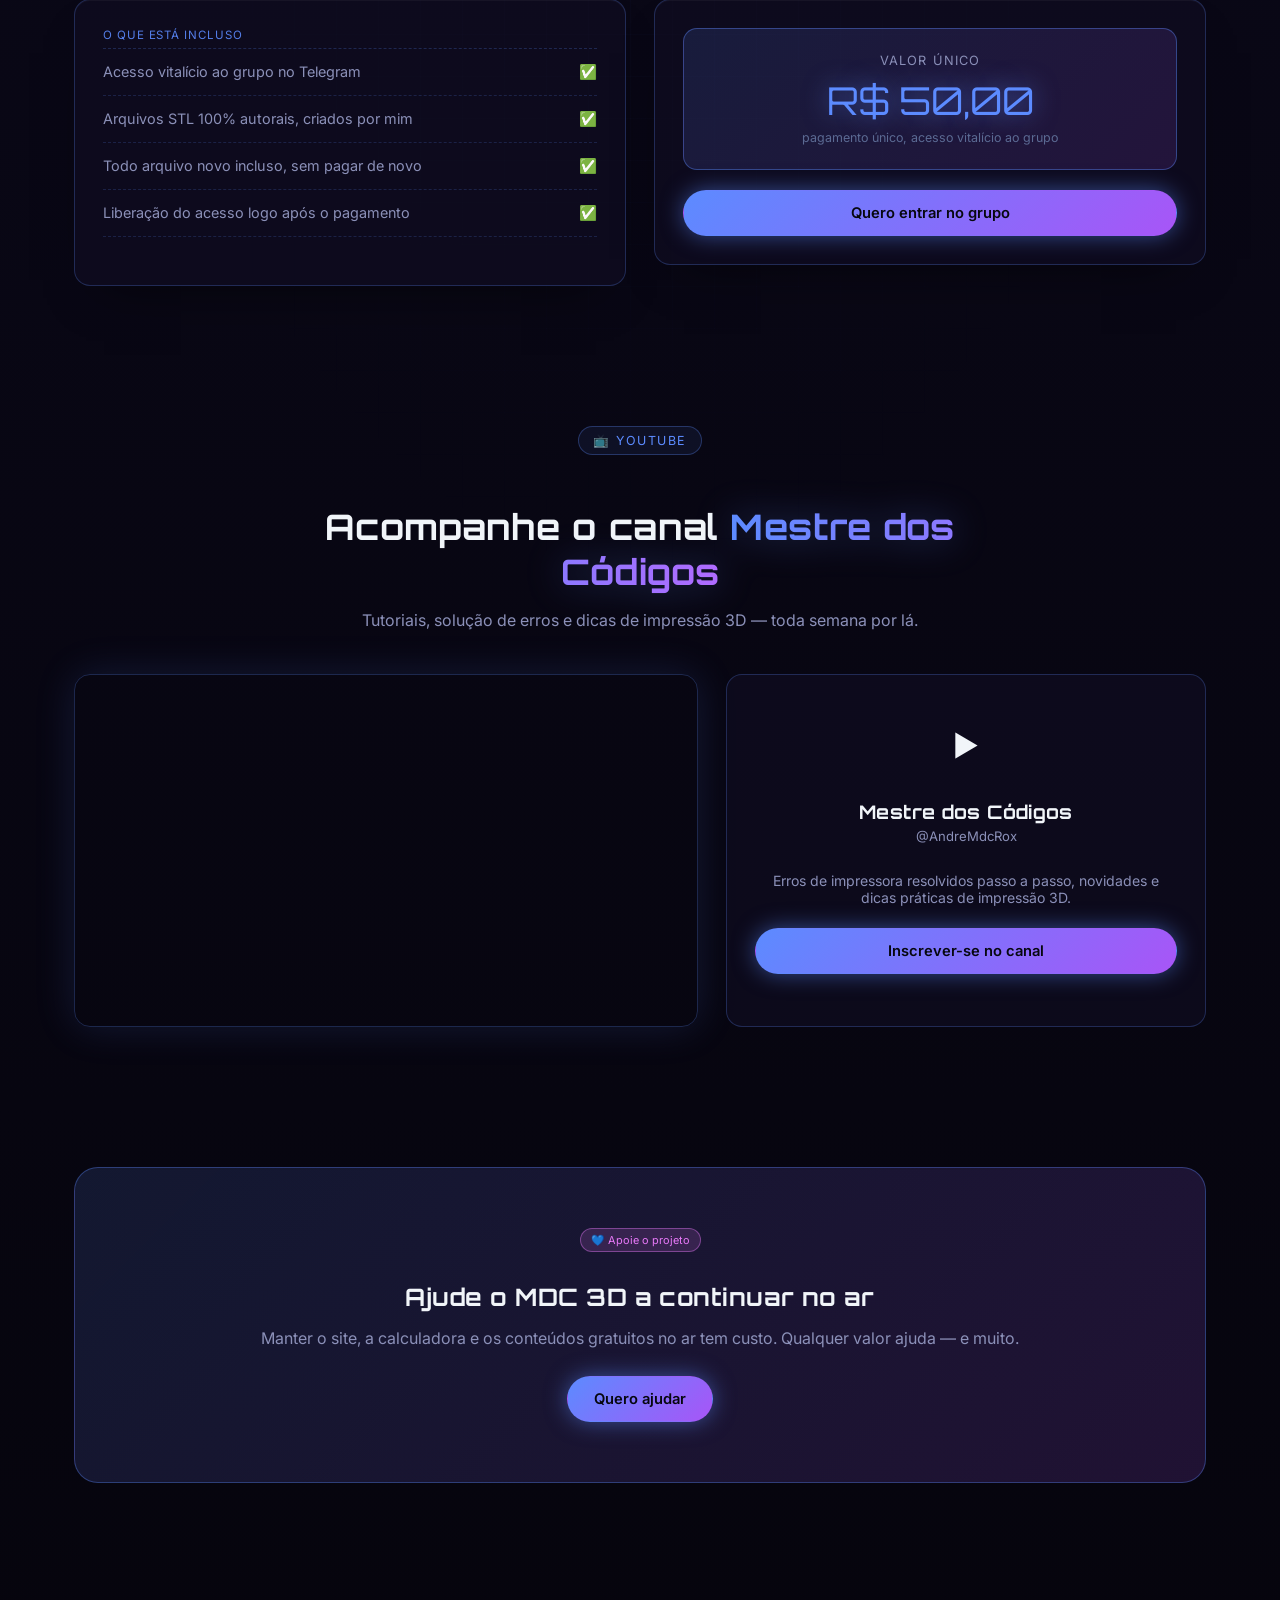
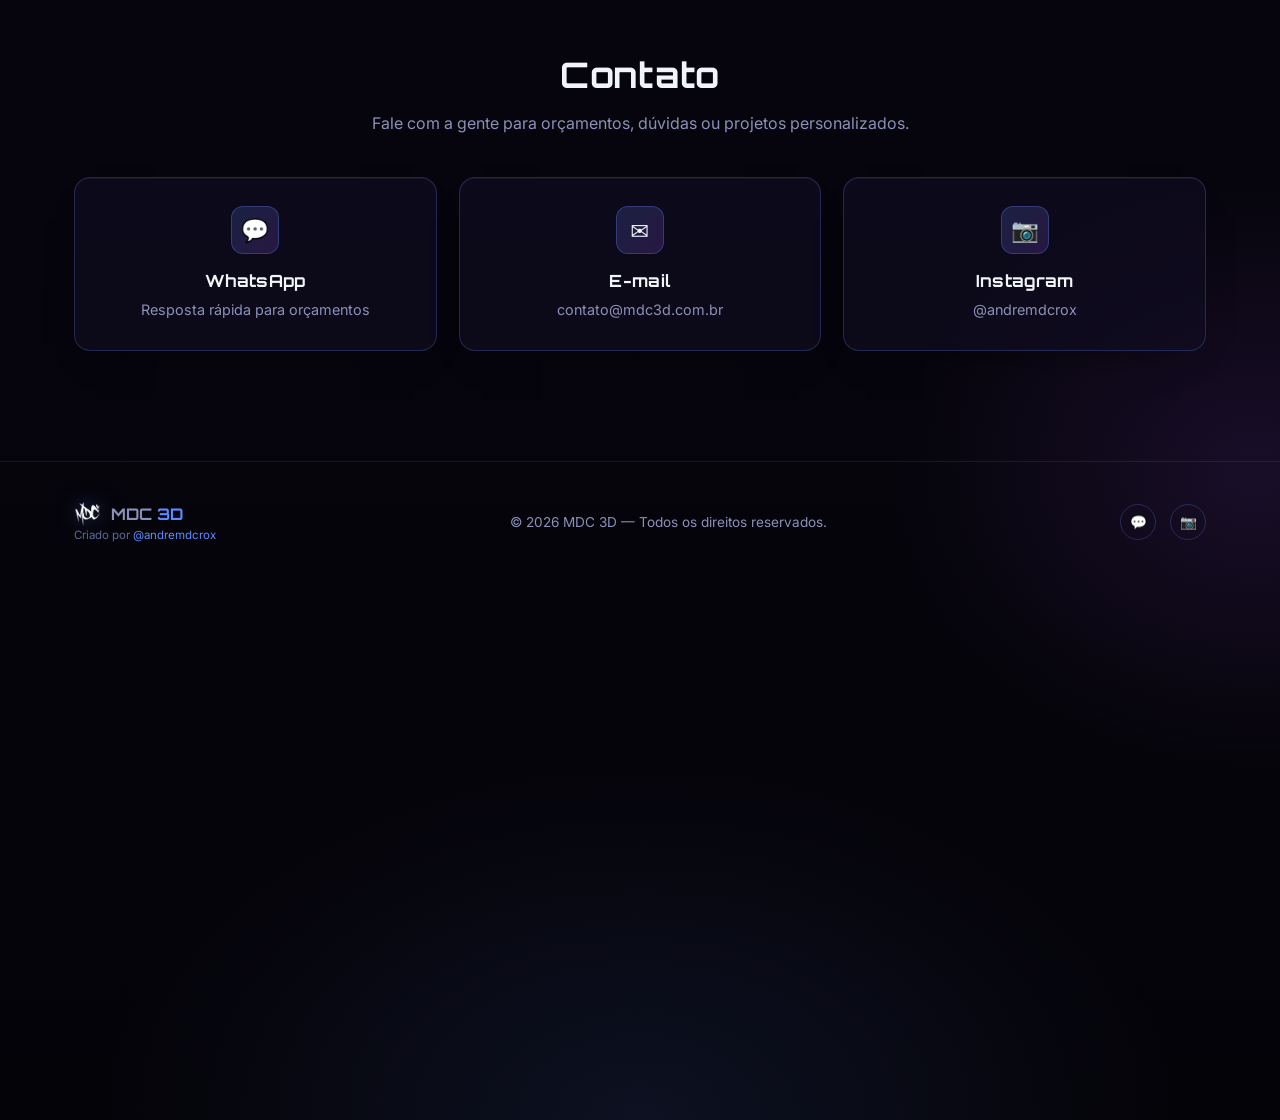
==== commit 1b2de1e6: "Grafico de preco agora e arrastavel (mouse/toque/teclado) com rostinho animado (triste/neutro/feliz)" ====
--- a/index.html
+++ b/index.html
@@ -23,7 +23,7 @@
 <link rel="shortcut icon" href="favicon.ico">
 <link rel="preconnect" href="https://fonts.googleapis.com">
 <link href="https://fonts.googleapis.com/css2?family=Orbitron:wght@600;700;800&family=Inter:wght@400;500;600;700&display=swap" rel="stylesheet">
-<link rel="stylesheet" href="css/style.css?v=6">
+<link rel="stylesheet" href="css/style.css?v=8">
 </head>
 <body>
 
@@ -261,16 +261,33 @@
           <span id="status-icon">✅</span> <span id="status-text">Lucro excelente</span>
         </div>
 
-        <div class="price-chart">
-          <div class="chart-marker" id="chart-marker" style="left:50%">
-            <div class="dot"></div>
-            <div class="lbl">Seu preço<br><strong id="chart-marker-val">R$ 0,00</strong></div>
-          </div>
-          <div class="chart-track">
-            <div class="chart-zone risk" id="zone-risk"></div>
-            <div class="chart-zone safe" id="zone-safe"></div>
-            <div class="chart-zone high" id="zone-high"></div>
-          </div>
+        <div class="price-chart" id="price-chart">
+          <div class="chart-marker" id="chart-marker" style="left:50%" tabindex="0" role="slider" aria-label="Arraste para ajustar o preço de venda" aria-valuemin="0" aria-valuemax="100" aria-valuenow="50">
+            <div class="connector"></div>
+            <div class="dot">
+              <svg class="face" viewBox="0 0 100 100">
+                <line class="face-brow" x1="22" y1="32" x2="38" y2="40"/>
+                <line class="face-brow" x1="78" y1="32" x2="62" y2="40"/>
+                <path class="face-sweat" d="M80,24 Q86,34 80,41 Q74,34 80,24 Z"/>
+                <circle class="face-eye" cx="34" cy="46" r="6"/>
+                <circle class="face-eye" cx="66" cy="46" r="6"/>
+                <path class="face-eye-happy" d="M24,45 Q34,35 44,45"/>
+                <path class="face-eye-happy" d="M56,45 Q66,35 76,45"/>
+                <ellipse class="face-cheek" cx="20" cy="60" rx="7" ry="4.5"/>
+                <ellipse class="face-cheek" cx="80" cy="60" rx="7" ry="4.5"/>
+                <path class="face-mouth" id="face-mouth" d="M32,62 Q50,62 68,62"/>
+              </svg>
+            </div>
+            <div class="lbl">Seu preço<br><strong id="chart-marker-val">R$ 0,00</strong><span class="lbl-status" id="chart-marker-status">Lucro normal</span></div>
+          </div>
+          <div class="chart-track-wrap" id="chart-track-wrap">
+            <div class="chart-track">
+              <div class="chart-zone risk" id="zone-risk"></div>
+              <div class="chart-zone safe" id="zone-safe"></div>
+              <div class="chart-zone high" id="zone-high"></div>
+            </div>
+          </div>
+          <div class="chart-hint"><span class="drag-icon">↔️</span> arraste o círculo pra testar outros preços</div>
           <div class="chart-ticks">
             <div class="chart-tick" id="tick-min" style="left:0%"><div class="tick-line"></div>Mínimo seguro<strong id="tick-min-val">R$ 0,00</strong></div>
             <div class="chart-tick" id="tick-max" style="left:100%"><div class="tick-line"></div>Topo do mercado<strong id="tick-max-val">R$ 0,00</strong></div>
@@ -432,8 +449,8 @@
   </div>
 </footer>
 
-<script src="js/stl-parser.js?v=6"></script>
-<script src="js/calculadora.js?v=6"></script>
-<script src="js/main.js?v=6"></script>
+<script src="js/stl-parser.js?v=8"></script>
+<script src="js/calculadora.js?v=8"></script>
+<script src="js/main.js?v=8"></script>
 </body>
 </html>
--- a/css/style.css
+++ b/css/style.css
@@ -837,18 +837,32 @@
 /* ---- Gráfico de faixa de preço (mínimo / sugerido / máximo) ---- */
 .price-chart {
   position: relative;
-  padding-top: 50px;
+  padding-top: 64px;
   margin-top: 8px;
+  -webkit-user-select: none;
+  user-select: none;
+}
+.chart-track-wrap {
+  position: relative;
+  padding: 14px 0;
+  cursor: pointer;
 }
 .chart-track {
   position: relative;
-  height: 14px;
+  height: 16px;
   border-radius: 999px;
   overflow: hidden;
   display: flex;
   background: rgba(255,255,255,0.06);
+  box-shadow: inset 0 1px 3px rgba(0,0,0,0.4);
+  transition: box-shadow .2s ease;
+}
+.chart-track-wrap:hover .chart-track,
+.price-chart.dragging .chart-track {
+  box-shadow: inset 0 1px 3px rgba(0,0,0,0.4), 0 0 0 3px rgba(92,139,255,0.15);
 }
 .chart-zone { height: 100%; transition: width .6s ease; }
+.price-chart.dragging .chart-zone { transition: none; }
 .chart-zone.risk { background: #d03b3b; }
 .chart-zone.safe { background: #fab219; }
 .chart-zone.high { background: #0ca30c; }
@@ -857,29 +871,82 @@
   position: absolute;
   top: 0;
   transform: translateX(-50%);
-  transition: left .6s ease;
+  transition: left .35s cubic-bezier(.2,.8,.2,1);
   text-align: center;
-  z-index: 2;
+  z-index: 3;
+  touch-action: none;
+  cursor: grab;
+}
+.chart-marker:active,
+.price-chart.dragging .chart-marker {
+  cursor: grabbing;
+  transition: none;
+}
+.chart-marker .connector {
+  position: absolute;
+  left: 50%; top: 56px; bottom: -28px;
+  width: 2px;
+  margin-left: -1px;
+  background: linear-gradient(180deg, rgba(255,255,255,0.5), transparent);
 }
 .chart-marker .dot {
-  width: 14px; height: 14px;
+  position: relative;
+  width: 36px; height: 36px;
   border-radius: 50%;
   background: #fff;
-  margin: 0 auto 6px;
-  box-shadow: 0 0 0 4px rgba(92,139,255,0.35), 0 0 14px rgba(92,139,255,0.9);
-  animation: nozzlePulse 1s ease-in-out infinite alternate;
-}
+  margin: 0 auto 8px;
+  box-shadow: 0 0 0 5px rgba(92,139,255,0.35), 0 0 18px rgba(92,139,255,0.9), 0 4px 10px rgba(0,0,0,0.4);
+  transition: box-shadow .25s ease, transform .15s ease;
+  display: flex; align-items: center; justify-content: center;
+  overflow: hidden;
+}
+.chart-marker:hover .dot, .chart-marker:focus-visible .dot { transform: scale(1.12); }
+.chart-marker:active .dot, .price-chart.dragging .chart-marker .dot { transform: scale(1.22); }
+.chart-marker:focus-visible { outline: none; }
+.chart-marker:focus-visible .dot { box-shadow: 0 0 0 5px rgba(92,139,255,0.5), 0 0 0 8px rgba(92,139,255,0.25), 0 0 18px rgba(92,139,255,0.9); }
+
+/* ---- Carinha animada (triste/neutra/feliz conforme o status) ---- */
+.face { width: 100%; height: 100%; display: block; }
+.face-eye { fill: #2a2a35; transition: opacity .2s ease; }
+.face-eye-happy { fill: none; stroke: #2a2a35; stroke-width: 7; stroke-linecap: round; opacity: 0; transition: opacity .2s ease; }
+.face-brow { stroke: #e2554f; stroke-width: 6; stroke-linecap: round; opacity: 0; transition: opacity .2s ease; }
+.face-sweat { fill: #5c8bff; opacity: 0; transition: opacity .2s ease; }
+.face-cheek { fill: #ff9db3; opacity: 0; transition: opacity .2s ease; }
+.face-mouth { fill: none; stroke: #2a2a35; stroke-width: 6; stroke-linecap: round; }
+
+.chart-marker.status-risk .face-brow,
+.chart-marker.status-risk .face-sweat { opacity: 1; }
+.chart-marker.status-excelente .face-eye { opacity: 0; }
+.chart-marker.status-excelente .face-eye-happy,
+.chart-marker.status-excelente .face-cheek { opacity: 1; }
 .chart-marker .lbl {
   font-size: 0.72rem;
   background: var(--panel);
   border: 1px solid var(--panel-border);
-  padding: 4px 9px;
+  padding: 5px 10px;
   border-radius: 8px;
   white-space: nowrap;
-}
-.chart-marker .lbl strong { color: var(--text); display: block; font-size: 0.8rem; }
-
-.chart-ticks { position: relative; height: 42px; margin-top: 8px; }
+  box-shadow: 0 8px 20px rgba(0,0,0,0.4);
+}
+.chart-marker .lbl strong { color: var(--text); display: block; font-size: 0.85rem; font-family: 'Orbitron', sans-serif; }
+.chart-marker .lbl .lbl-status { font-size: 0.65rem; display: block; margin-top: 2px; font-weight: 600; letter-spacing: .02em; }
+.chart-marker.status-risk .lbl .lbl-status { color: #ff6b6b; }
+.chart-marker.status-normal .lbl .lbl-status { color: #fab219; }
+.chart-marker.status-excelente .lbl .lbl-status { color: #28d17c; }
+
+.chart-hint {
+  text-align: center;
+  font-size: 0.68rem;
+  color: #5b6a93;
+  margin-top: 4px;
+}
+.chart-hint .drag-icon { display: inline-block; animation: dragHintMove 1.8s ease-in-out infinite; }
+@keyframes dragHintMove {
+  0%, 100% { transform: translateX(0); }
+  50% { transform: translateX(4px); }
+}
+
+.chart-ticks { position: relative; height: 42px; margin-top: 10px; }
 .chart-tick {
   position: absolute;
   top: 0;
@@ -887,9 +954,10 @@
   text-align: center;
   font-size: 0.68rem;
   color: var(--muted);
-  transition: left .6s ease;
+  transition: left .35s cubic-bezier(.2,.8,.2,1);
   white-space: nowrap;
 }
+.price-chart.dragging .chart-tick { transition: none; }
 .chart-tick .tick-line { width: 2px; height: 8px; background: var(--panel-border); margin: 0 auto 4px; }
 .chart-tick strong { display: block; color: var(--text); font-size: 0.76rem; }
 
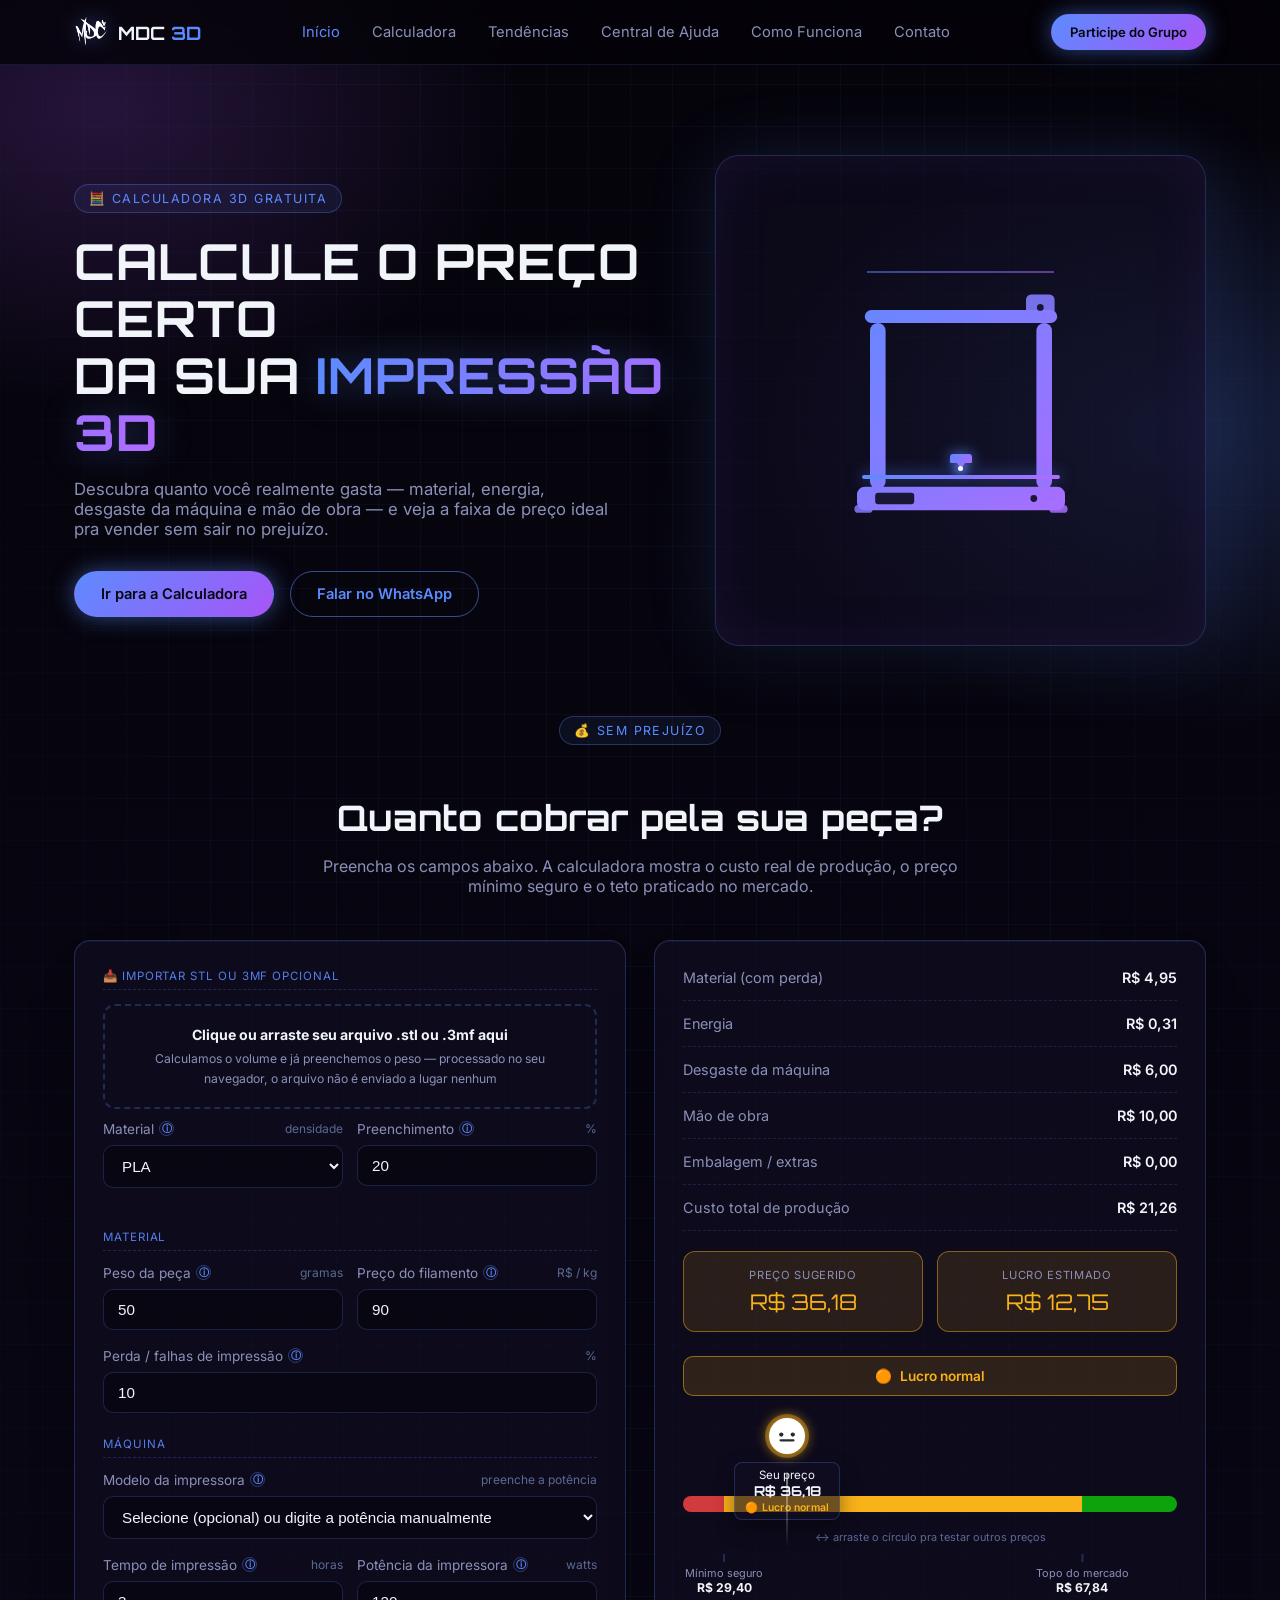
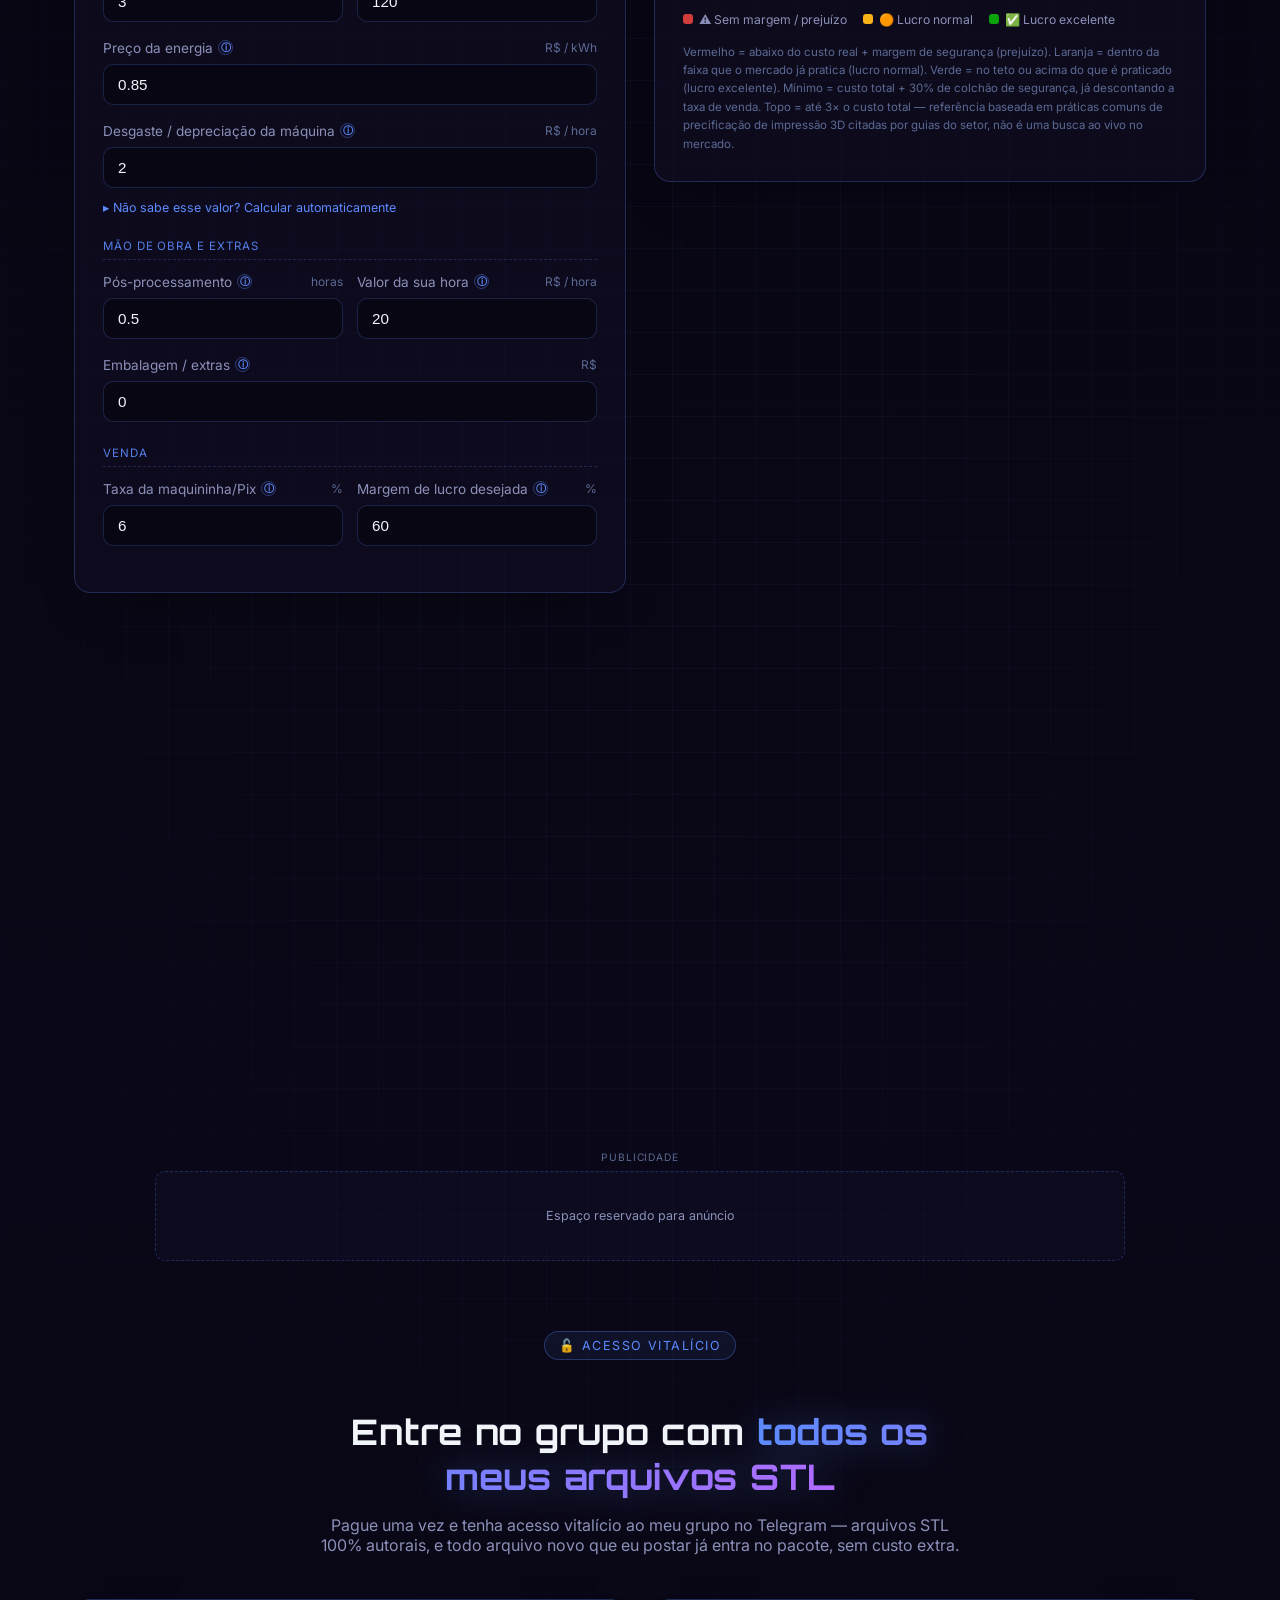
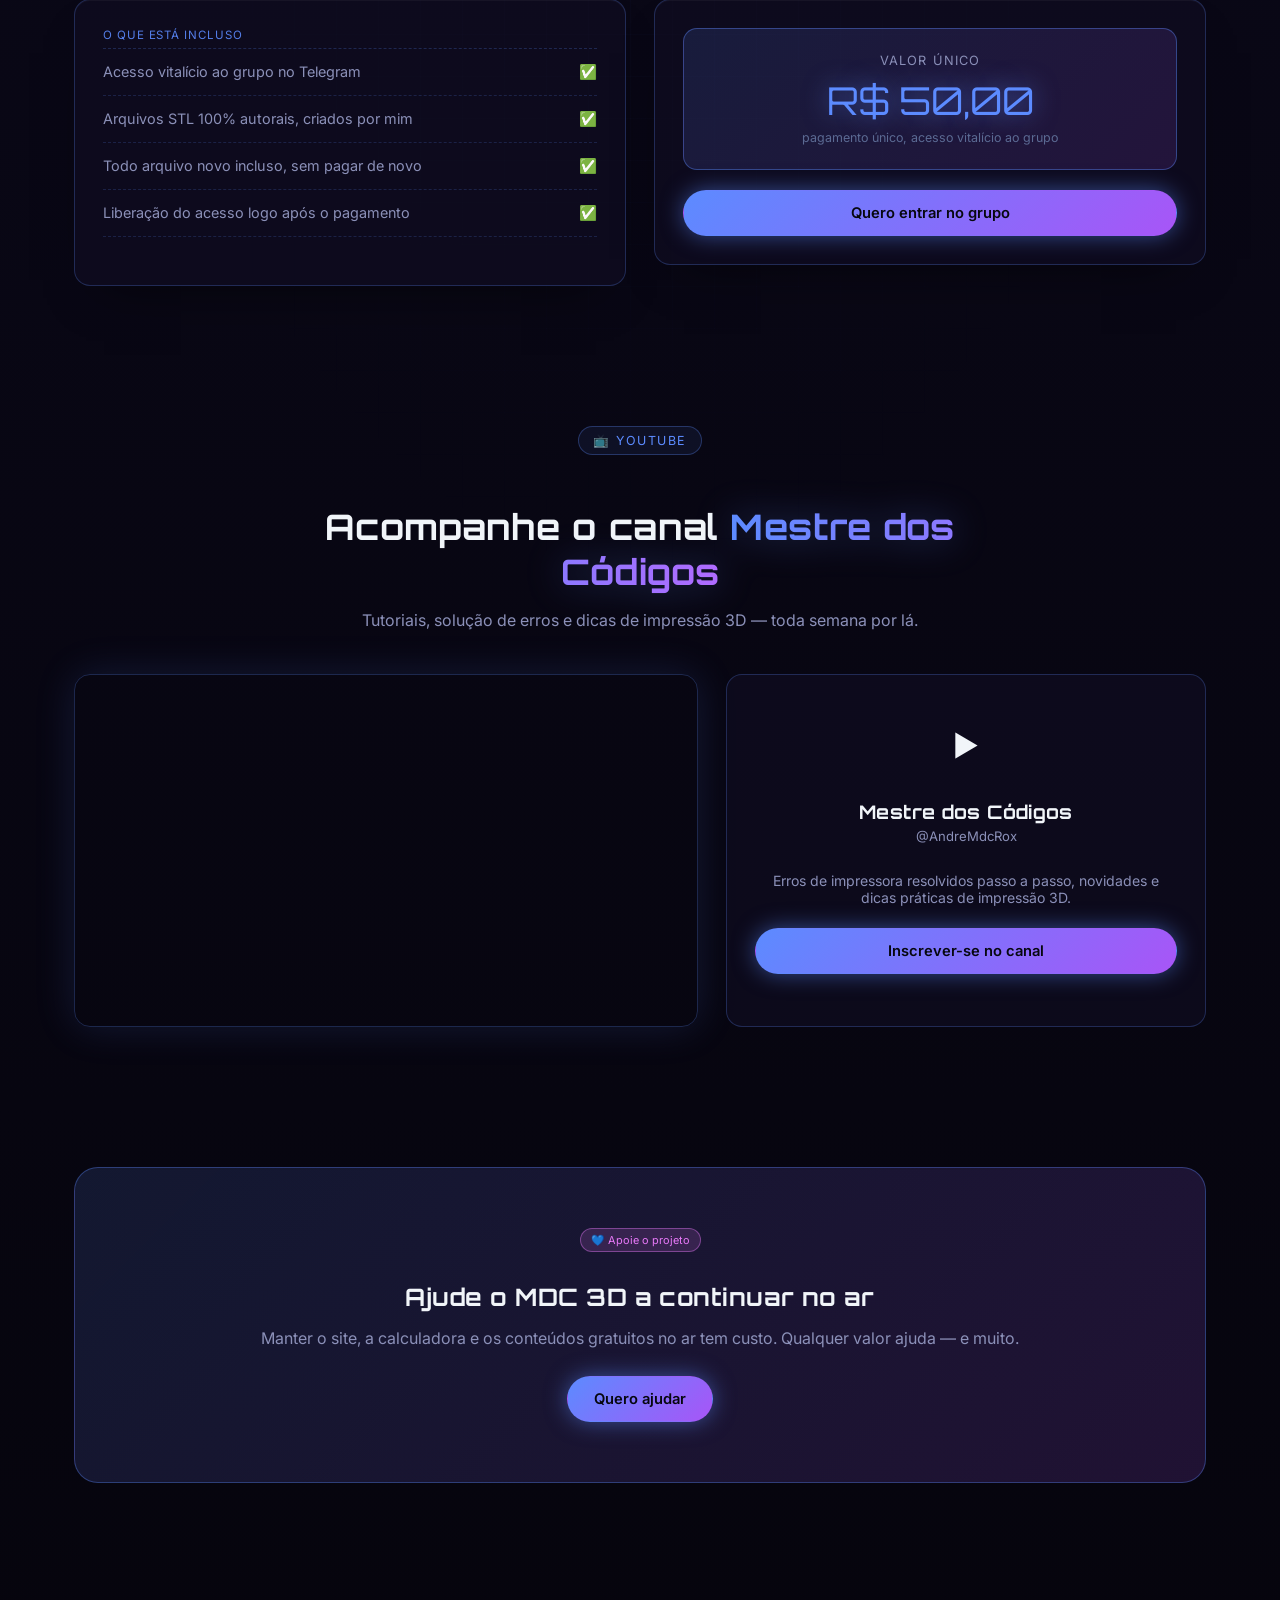
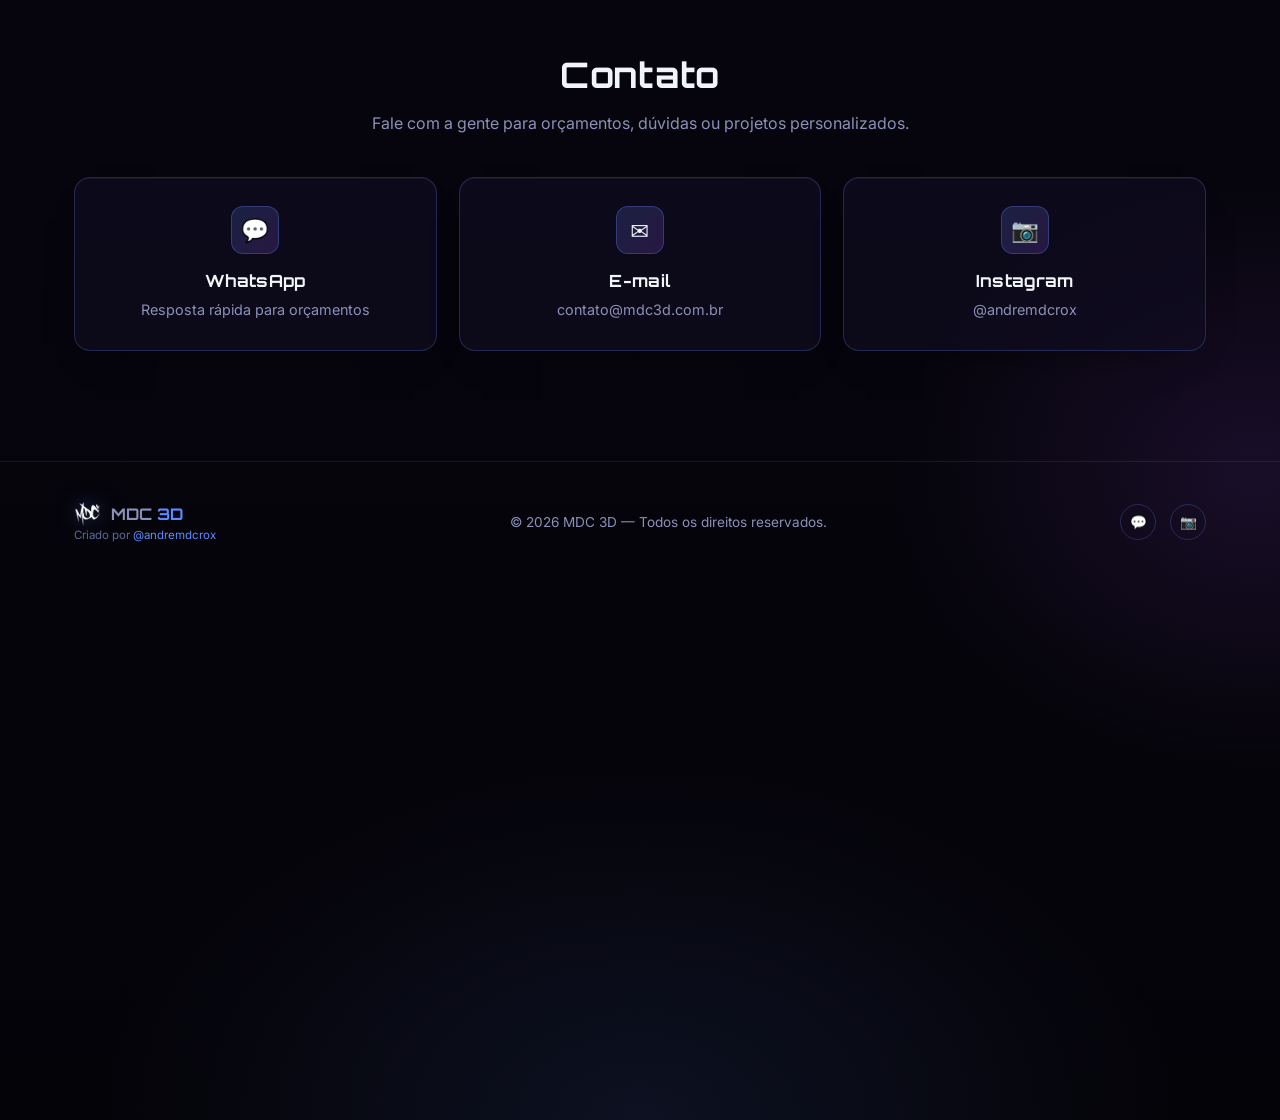
==== commit 87c0ec5a: "Adiciona pagina de Tendencias de impressao 3D (curadoria pesquisada + link pra dados ao vivo no Make" ====
--- a/index.html
+++ b/index.html
@@ -33,6 +33,7 @@
     <nav class="nav-links">
       <a href="index.html#home" data-page="index.html" class="active">Início</a>
       <a href="index.html#calculadora">Calculadora</a>
+      <a href="tendencias.html">Tendências</a>
       <a href="ajuda.html">Central de Ajuda</a>
       <a href="index.html#como-funciona">Como Funciona</a>
       <a href="index.html#contato">Contato</a>
--- a/css/style.css
+++ b/css/style.css
@@ -1123,6 +1123,54 @@
   white-space: nowrap;
 }
 
+/* ---- Tendências de impressão 3D ---- */
+.trend-grid { display: grid; grid-template-columns: repeat(2, 1fr); gap: 20px; margin-bottom: 40px; }
+.trend-card {
+  position: relative;
+  background: var(--panel);
+  border: 1px solid var(--panel-border);
+  border-radius: var(--radius);
+  padding: 24px;
+  box-shadow: 0 18px 36px -24px rgba(0,0,0,0.6);
+  transition: transform .25s cubic-bezier(.2,.8,.2,1), border-color .2s ease, box-shadow .25s ease;
+}
+.trend-card:hover {
+  transform: translateY(-6px);
+  border-color: rgba(92, 139, 255, 0.55);
+  box-shadow: 0 24px 48px -20px rgba(92, 139, 255, 0.25), 0 8px 20px -8px rgba(0,0,0,0.5);
+}
+.trend-card-head { display: flex; align-items: center; gap: 12px; margin-bottom: 10px; }
+.trend-card .trend-icon { font-size: 1.6rem; }
+.trend-card h3 { font-size: 1rem; margin: 0; flex: 1; }
+.trend-badge {
+  font-size: 0.65rem;
+  padding: 3px 10px;
+  border-radius: 999px;
+  white-space: nowrap;
+  border: 1px solid;
+}
+.trend-badge.hot { background: rgba(232, 121, 249, 0.15); color: var(--magenta); border-color: rgba(232, 121, 249, 0.4); }
+.trend-badge.evergreen { background: rgba(92, 139, 255, 0.12); color: var(--blue-strong); border-color: rgba(92, 139, 255, 0.35); }
+.trend-card p { color: var(--muted); font-size: 0.86rem; line-height: 1.55; margin: 0 0 14px; }
+.trend-keywords { display: flex; flex-wrap: wrap; gap: 6px; }
+.trend-keyword {
+  font-size: 0.72rem;
+  padding: 4px 10px;
+  border-radius: 999px;
+  background: rgba(5,4,12,0.5);
+  border: 1px dashed var(--panel-border);
+  color: var(--muted);
+}
+
+.trend-live-cta {
+  text-align: center;
+  padding: 36px 30px;
+  border-radius: var(--radius);
+  background: linear-gradient(135deg, rgba(92,139,255,0.12), rgba(168,85,247,0.14));
+  border: 1px solid rgba(92, 139, 255, 0.3);
+}
+.trend-live-cta p { color: var(--muted); max-width: 540px; margin: 0 auto 22px; font-size: 0.88rem; }
+
 /* ---- Marcas: links oficiais de código de erro ---- */
 .brand-grid { display: grid; grid-template-columns: repeat(3, 1fr); gap: 20px; }
 .brand-card {
@@ -1173,7 +1221,7 @@
     border-bottom: 1px solid rgba(92,139,255,0.18);
     gap: 18px;
   }
-  .grid-3, .grid-2, .grid-4, .steps, .brand-grid { grid-template-columns: 1fr; }
+  .grid-3, .grid-2, .grid-4, .steps, .brand-grid, .trend-grid { grid-template-columns: 1fr; }
   .youtube-wrap { grid-template-columns: 1fr; }
   .hero { padding-top: 50px; }
   .field-row { grid-template-columns: 1fr; }
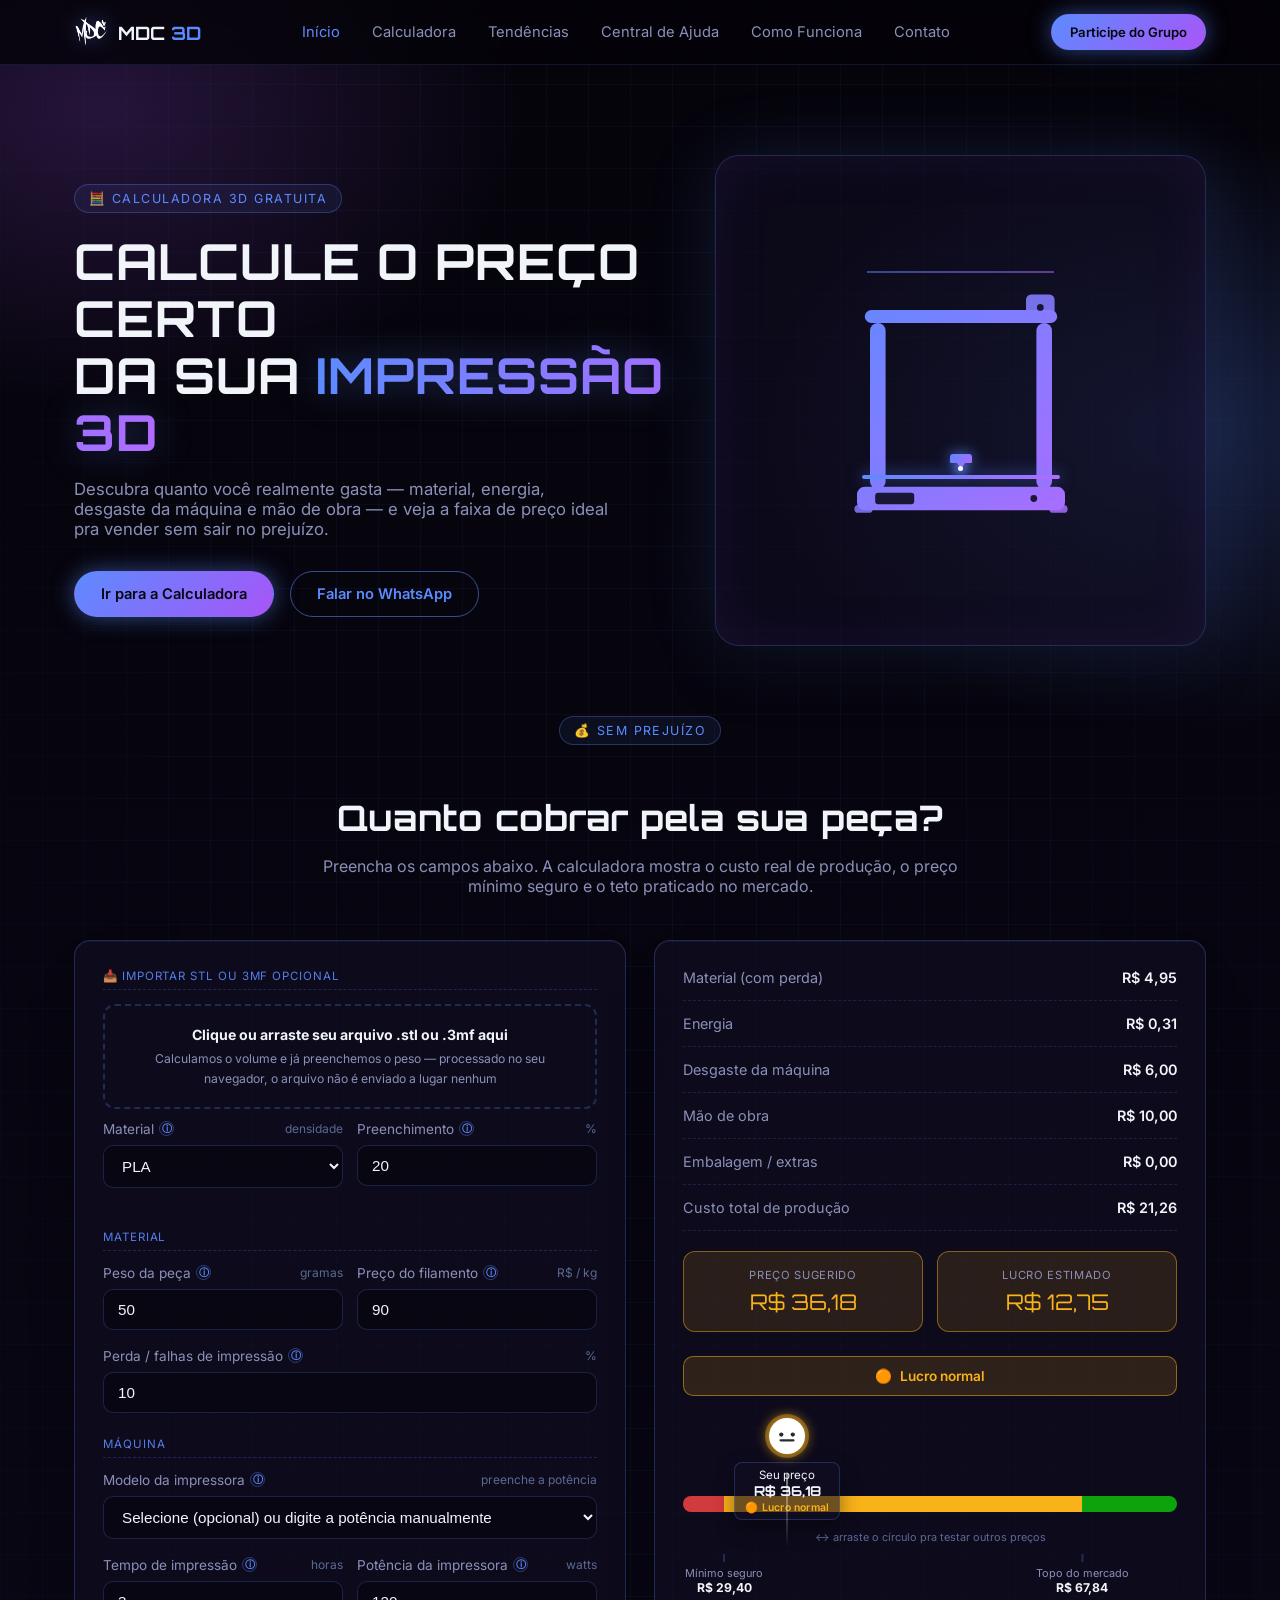
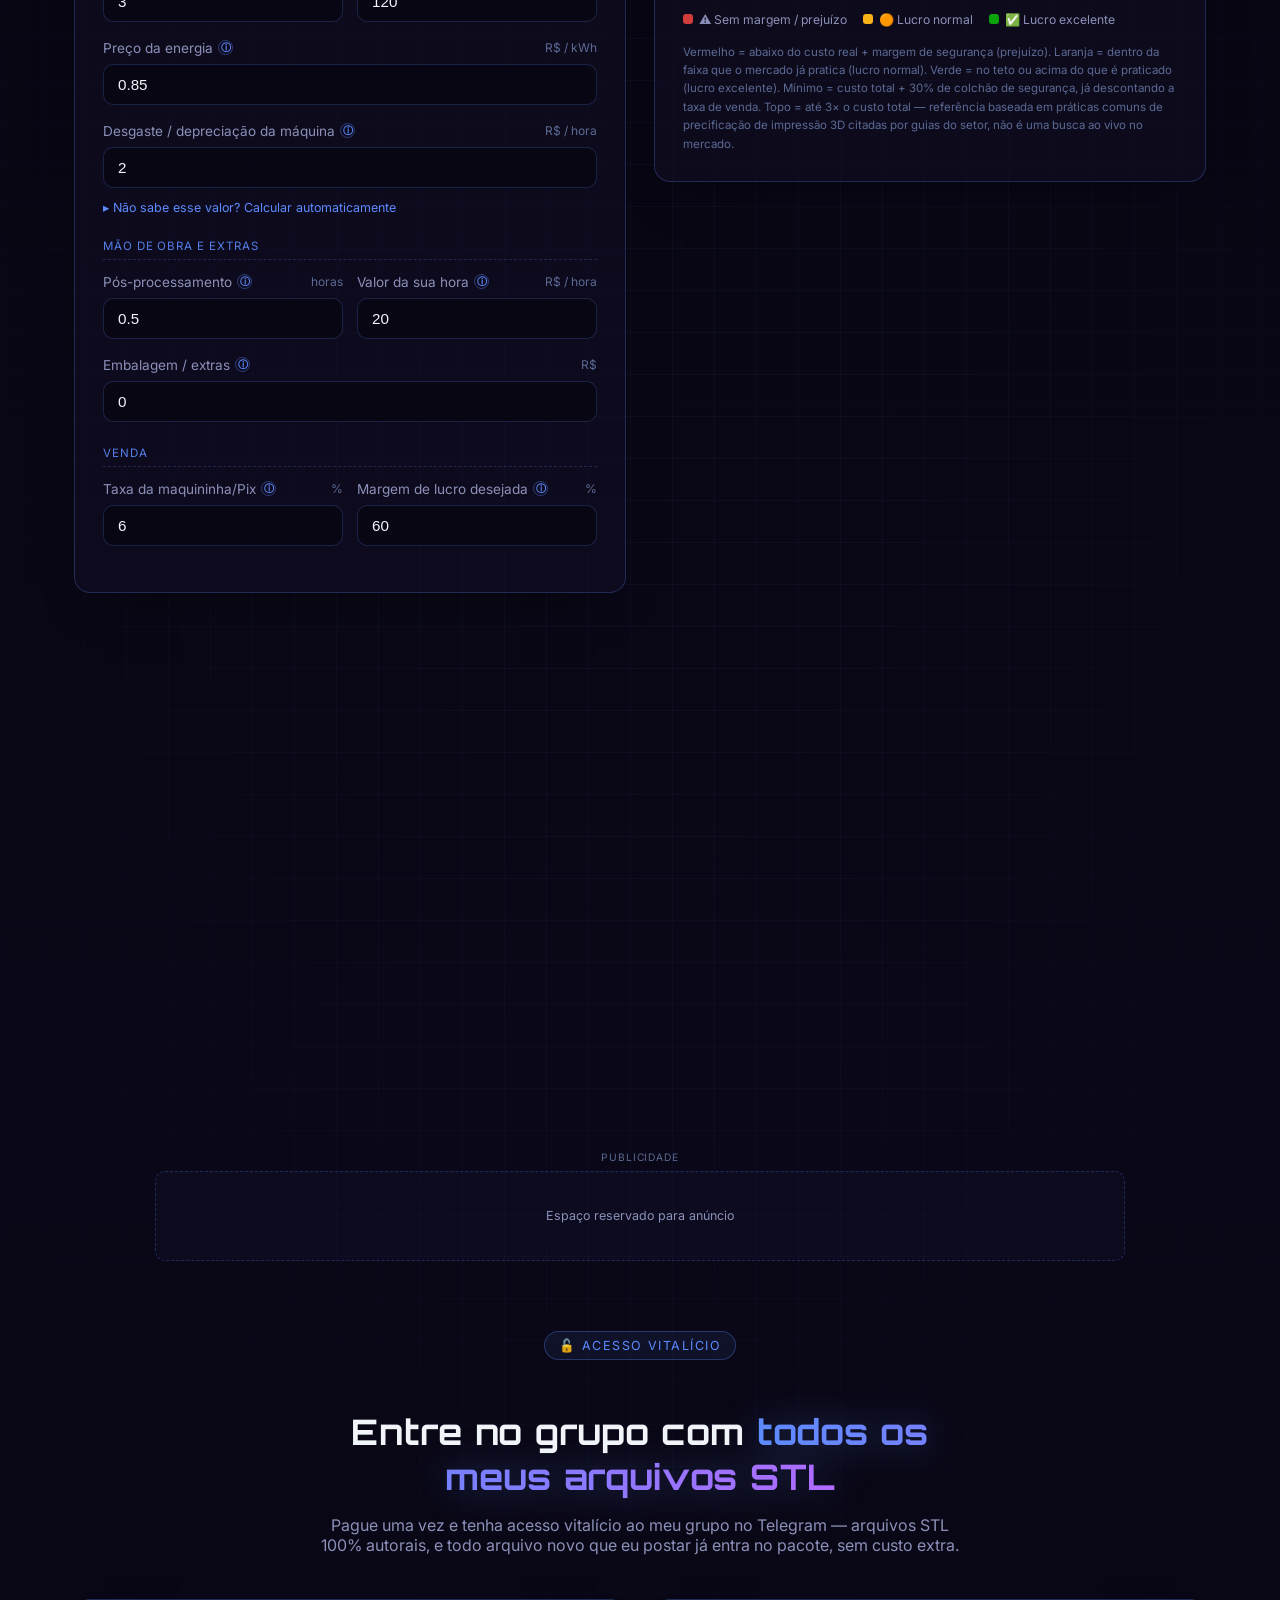
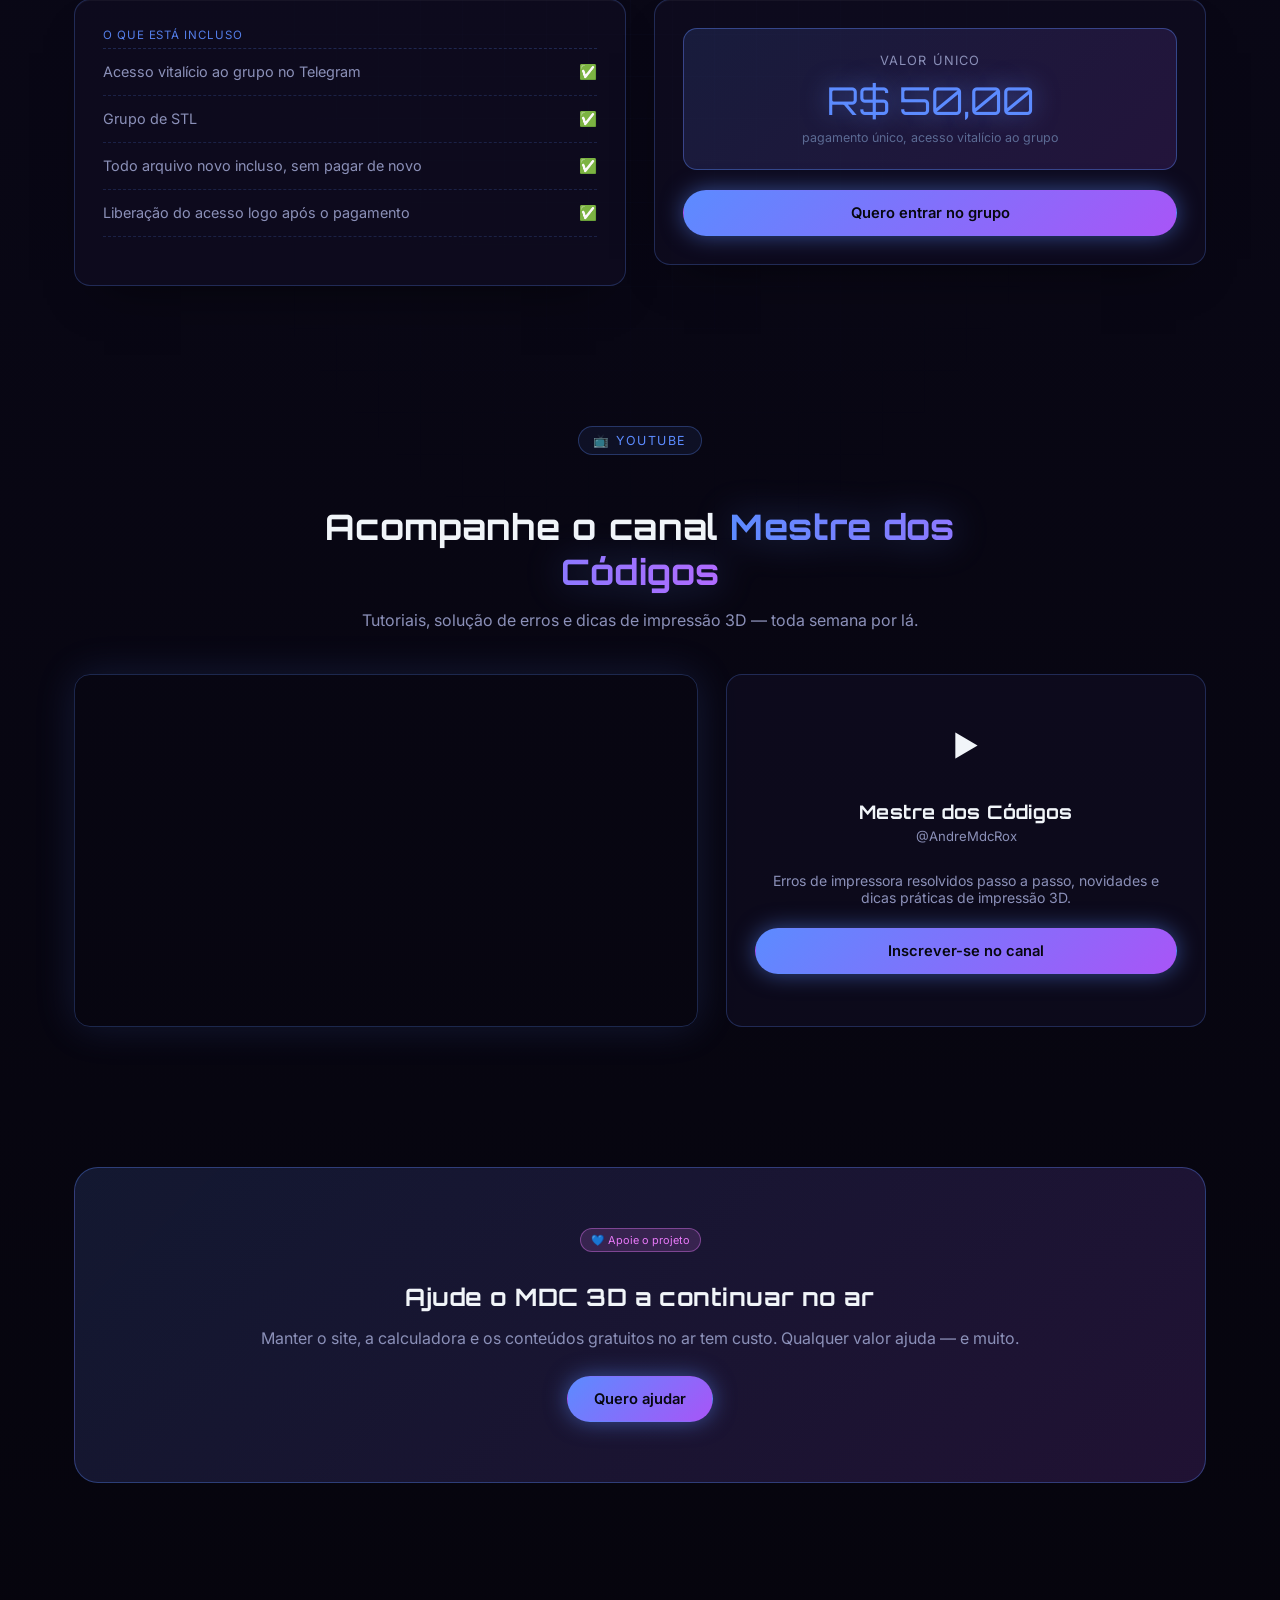
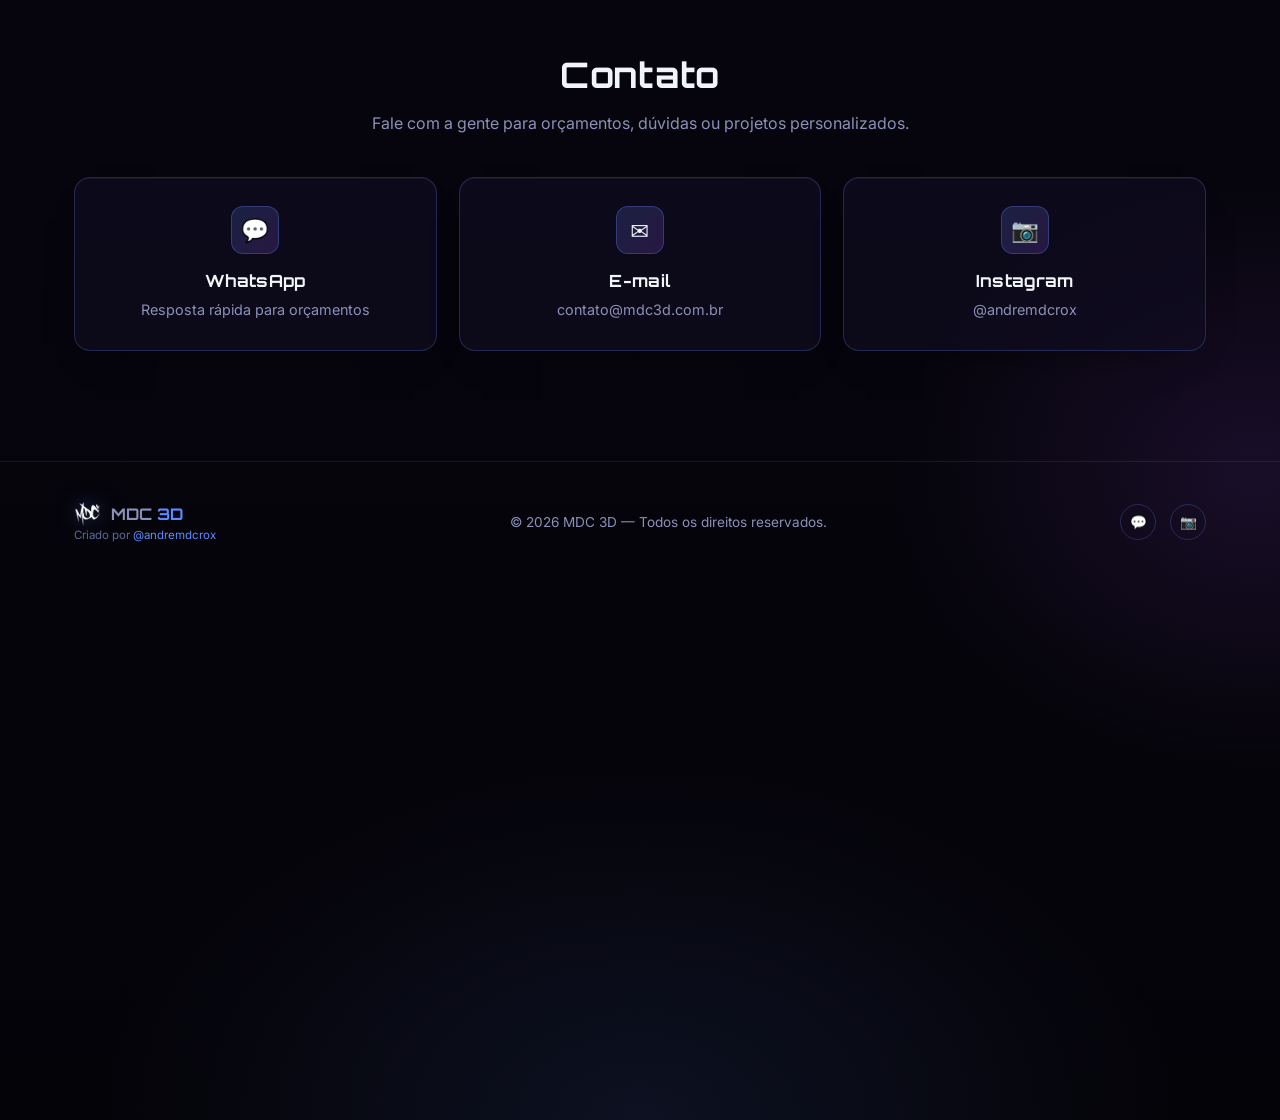
==== commit 9de12b8b: "Ajusta texto do item de acesso ao grupo de STL" ====
--- a/index.html
+++ b/index.html
@@ -362,7 +362,7 @@
         <div class="field-group-title">O que está incluso</div>
         <div class="result-list">
           <div class="result-row"><span>Acesso vitalício ao grupo no Telegram</span><span class="val">✅</span></div>
-          <div class="result-row"><span>Arquivos STL 100% autorais, criados por mim</span><span class="val">✅</span></div>
+          <div class="result-row"><span>Grupo de STL</span><span class="val">✅</span></div>
           <div class="result-row"><span>Todo arquivo novo incluso, sem pagar de novo</span><span class="val">✅</span></div>
           <div class="result-row"><span>Liberação do acesso logo após o pagamento</span><span class="val">✅</span></div>
         </div>
--- a/css/style.css
+++ b/css/style.css
@@ -1160,7 +1160,18 @@
   background: rgba(5,4,12,0.5);
   border: 1px dashed var(--panel-border);
   color: var(--muted);
-}
+  display: inline-flex;
+  align-items: center;
+  gap: 4px;
+  transition: border-color .2s ease, color .2s ease, background .2s ease;
+}
+a.trend-keyword:hover {
+  border-color: var(--blue-strong);
+  border-style: solid;
+  color: var(--blue-strong);
+  background: rgba(92, 139, 255, 0.08);
+}
+.trend-card-foot { margin-top: 16px; }
 
 .trend-live-cta {
   text-align: center;
